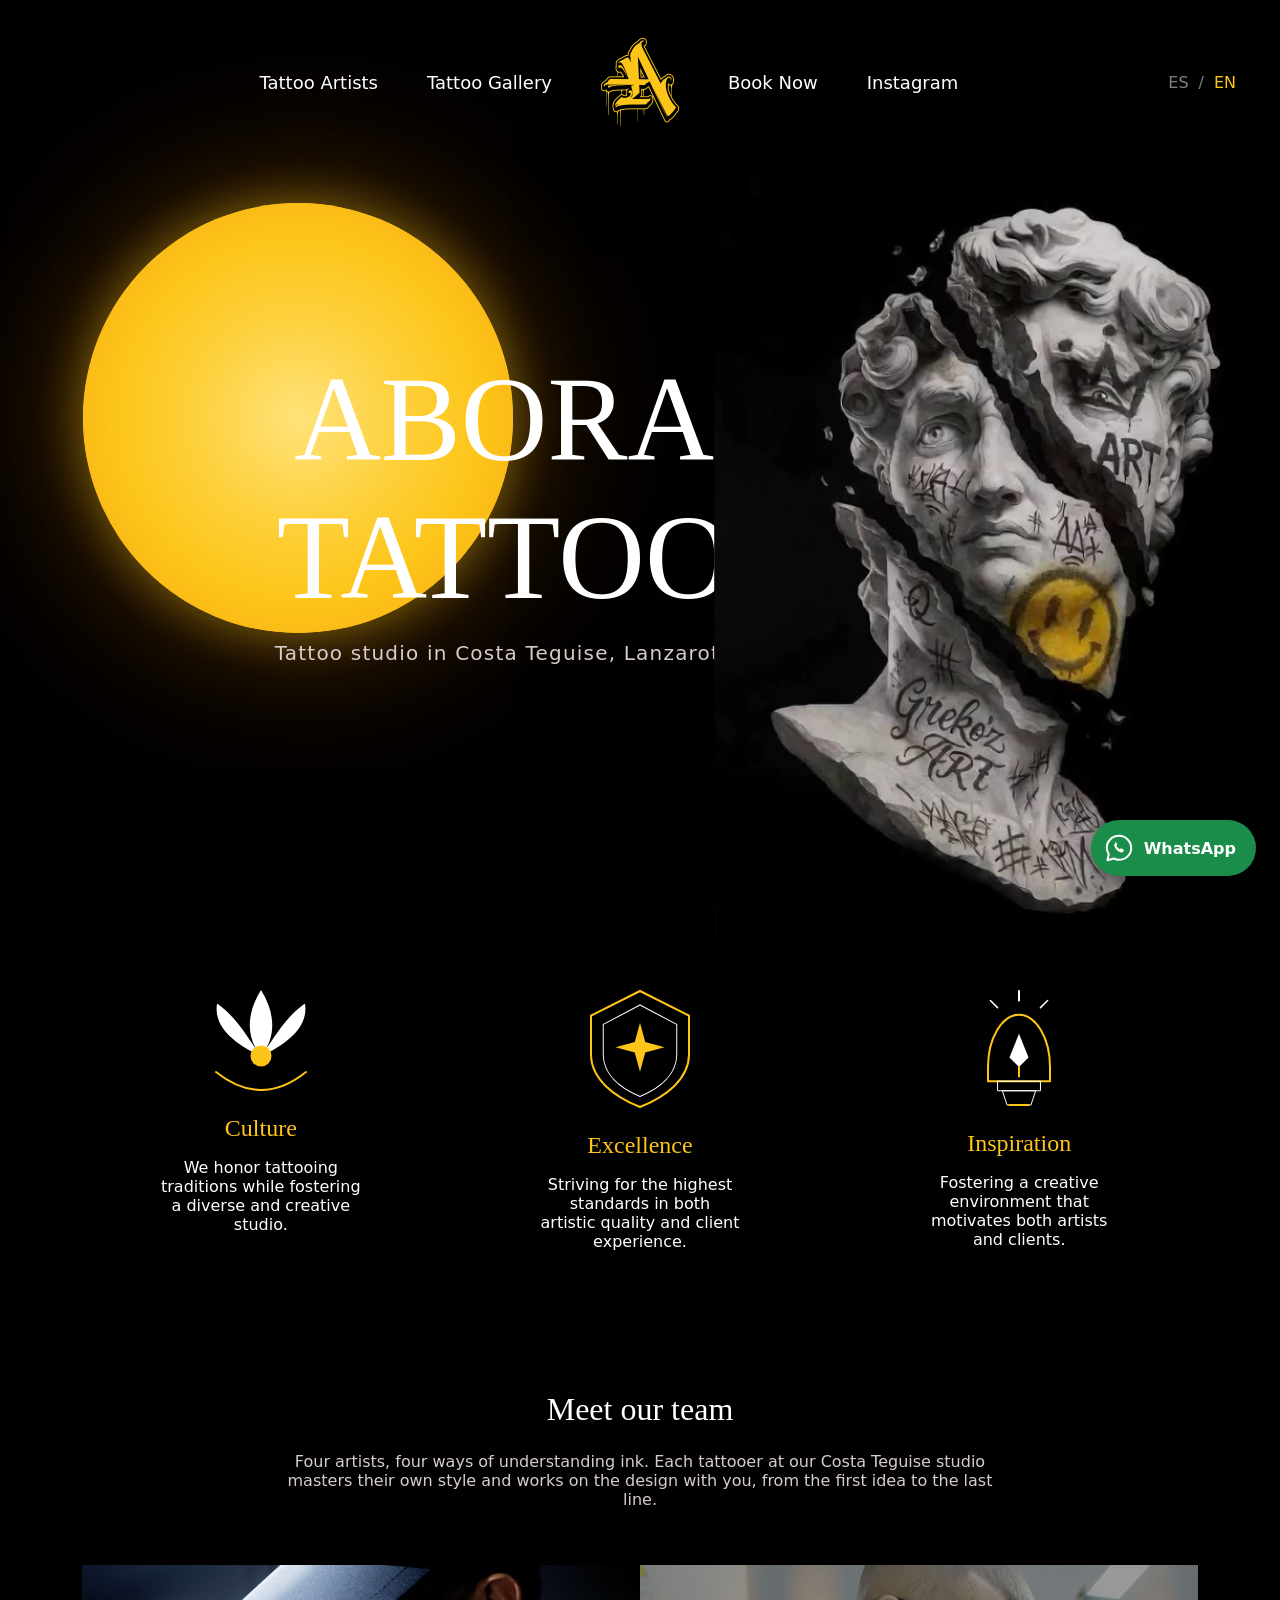
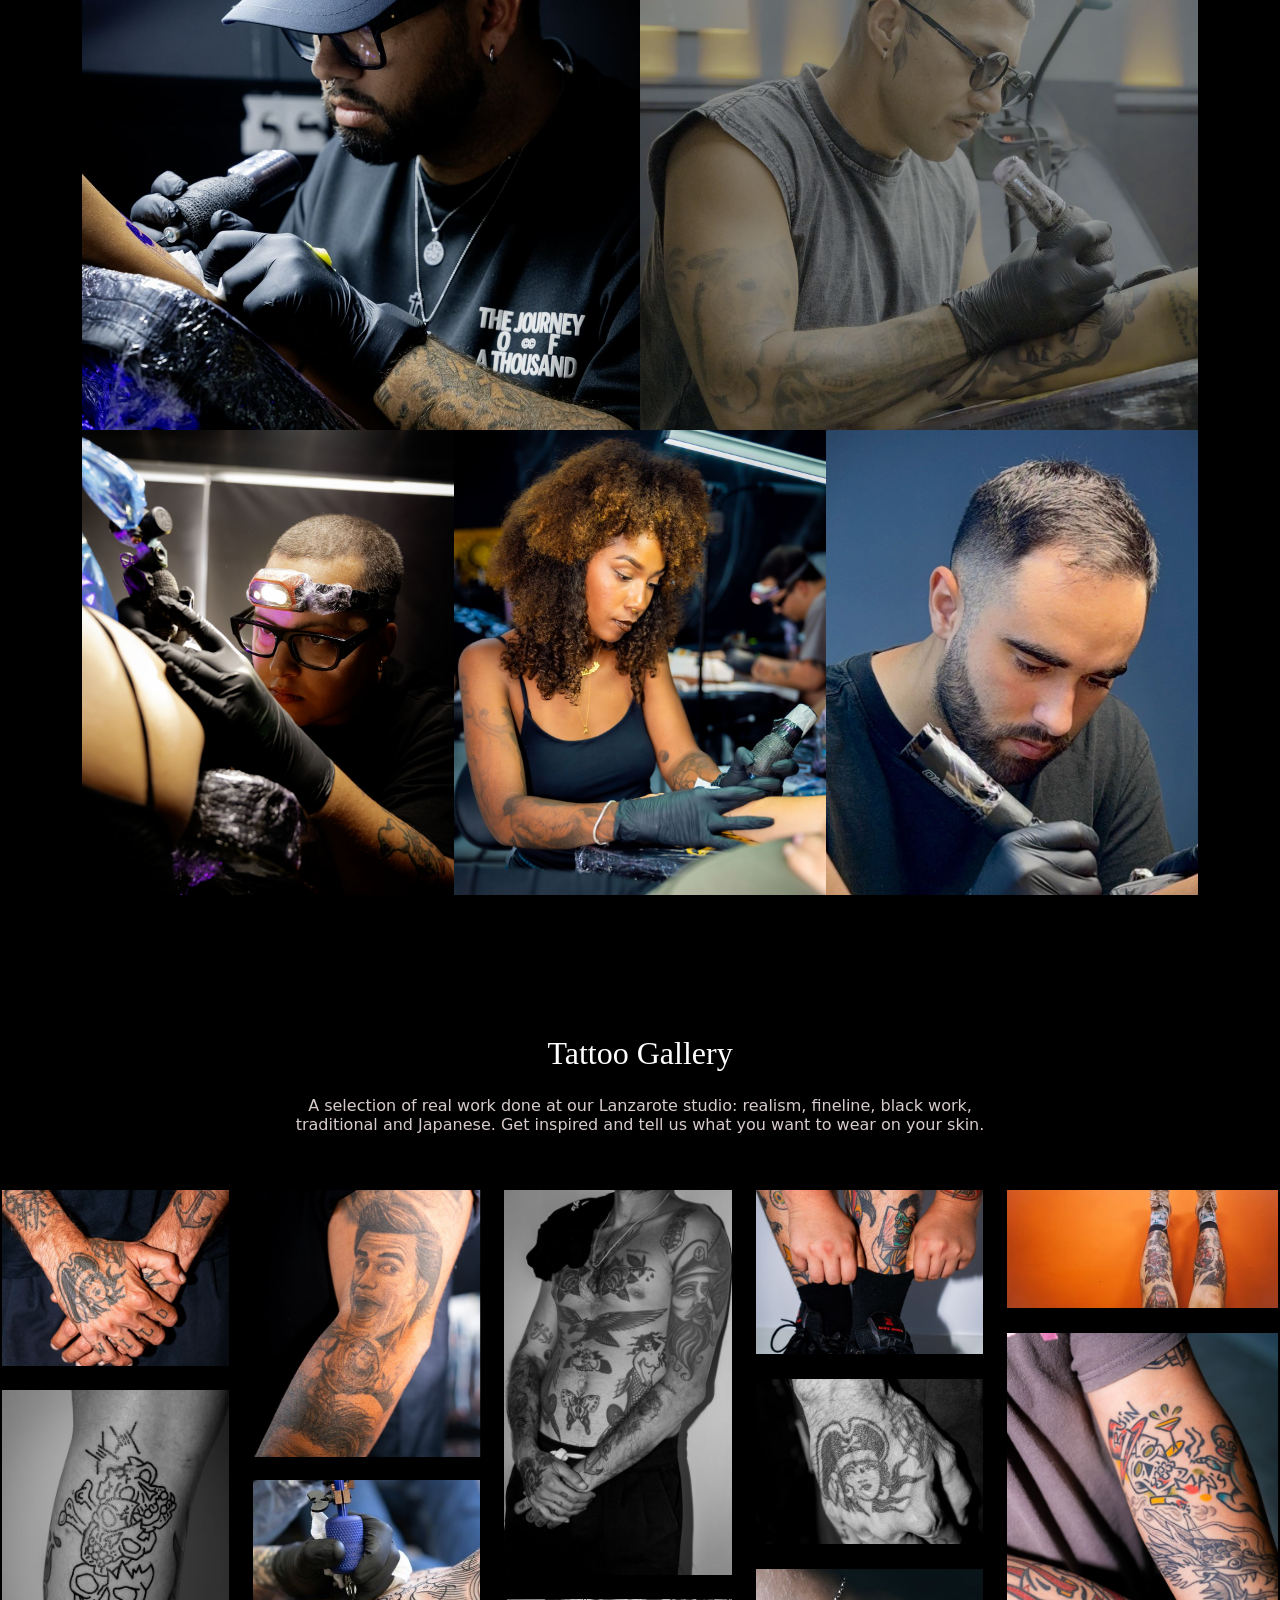
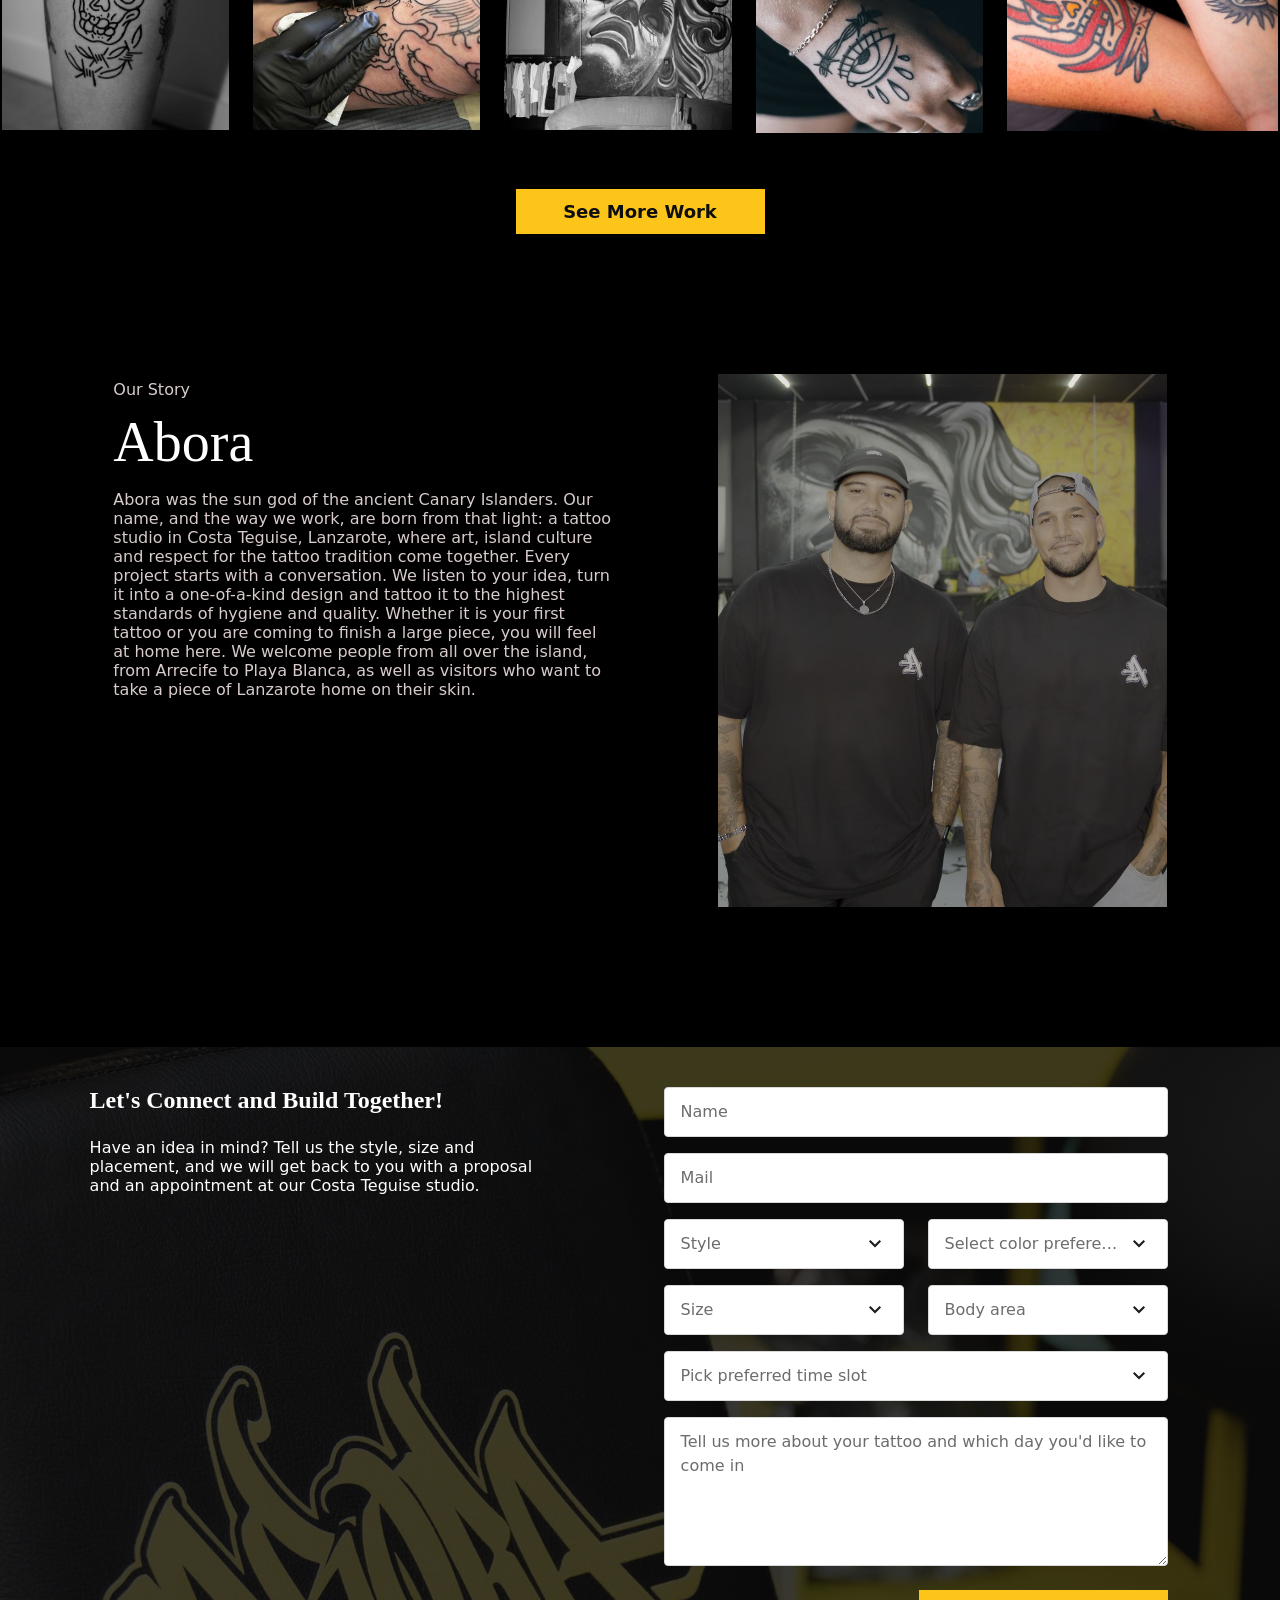
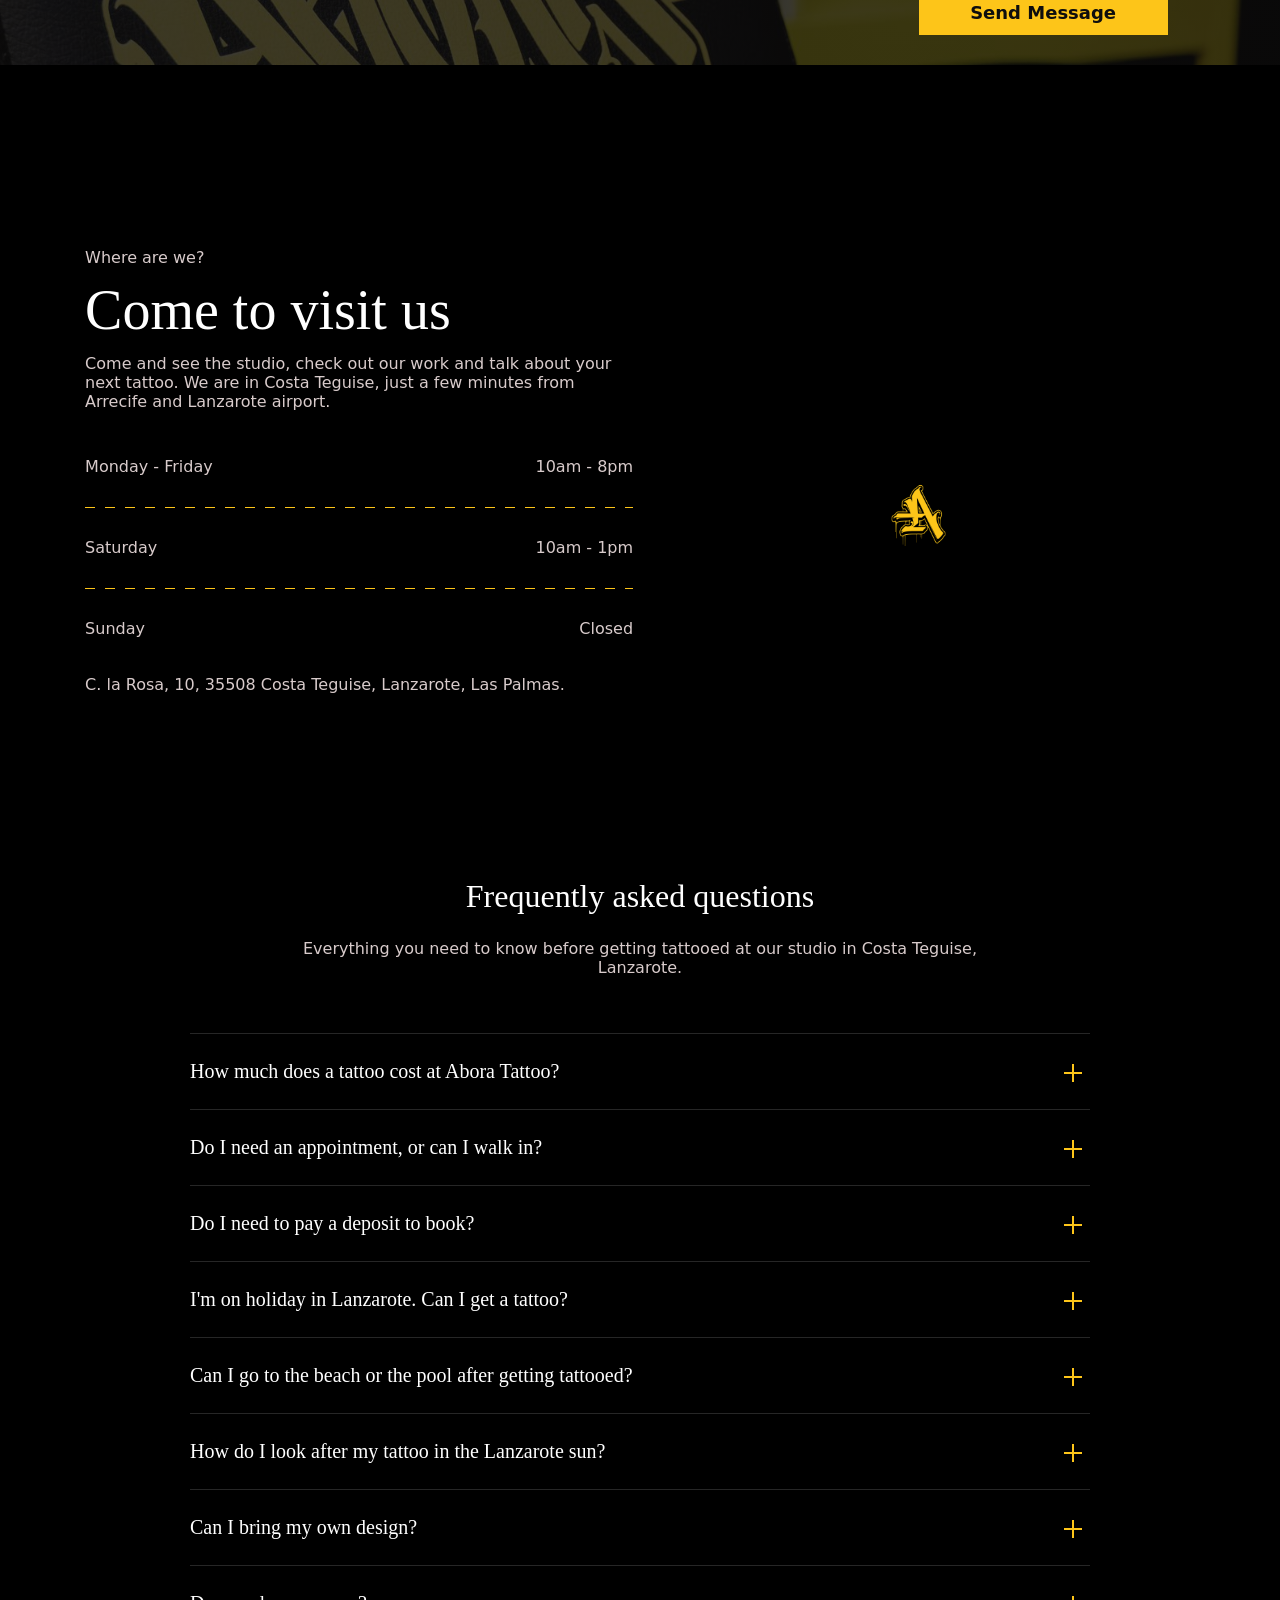
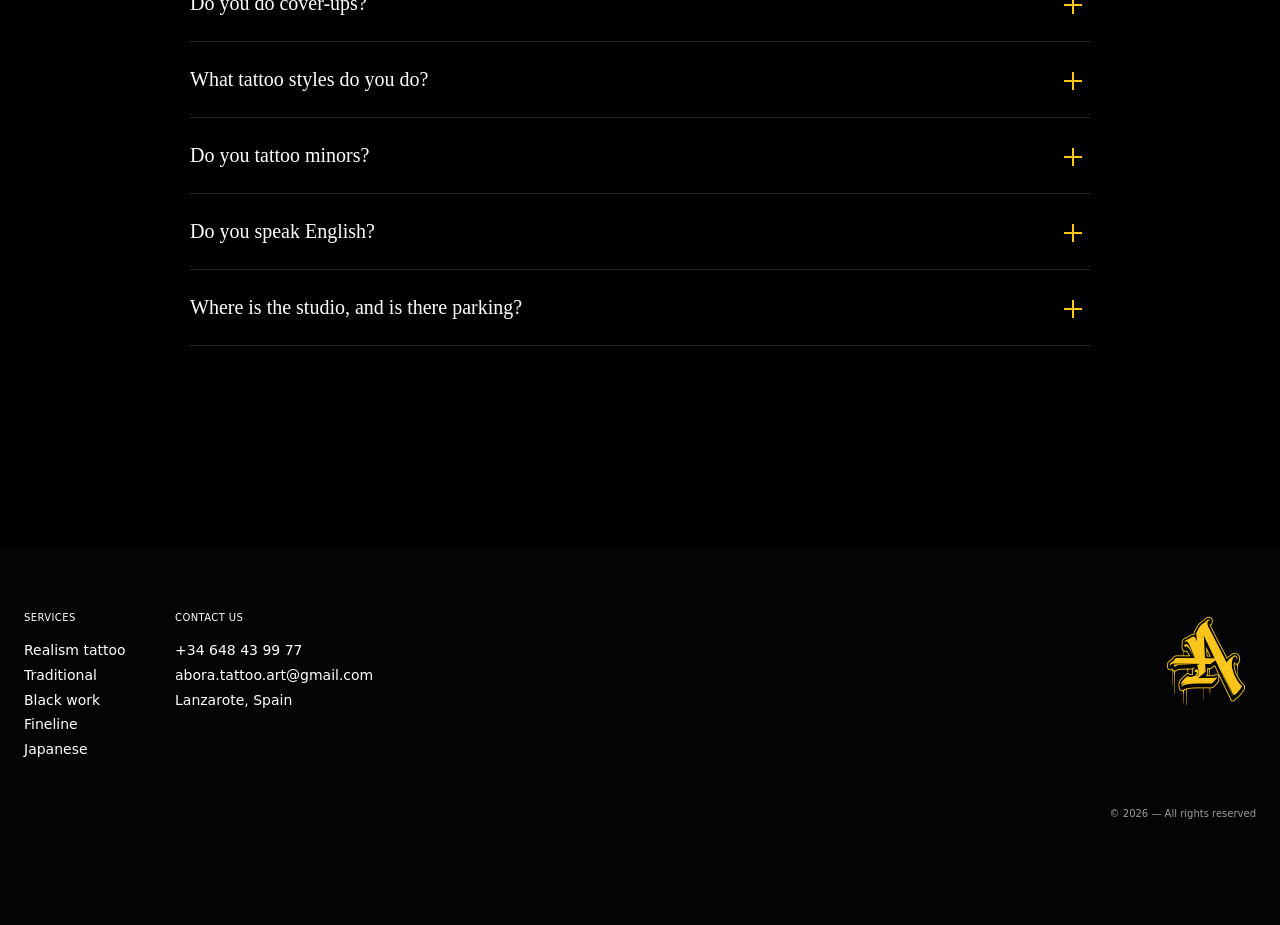
==== en/index.html @ d7be90d8 "Datos igualados con la ficha de Google (teléfono y horario) y ficha enlazada" ====
<!DOCTYPE html>
<!-- ⚠️ ARCHIVO GENERADO por build.js a partir de ../index.html y js/i18n.js — no lo edites a mano -->
<html lang="en">
<head>
  <meta charset="UTF-8">
  <meta name="viewport" content="width=device-width, initial-scale=1.0">
  <!-- Seguridad: el navegador solo carga scripts, estilos, fuentes, imágenes y vídeo de esta web
       (y de Google Fonts), y el formulario solo puede enviar datos a Web3Forms. -->
  <meta http-equiv="Content-Security-Policy" content="default-src 'self'; script-src 'self'; style-src 'self' https://fonts.googleapis.com; font-src https://fonts.gstatic.com; img-src 'self' data:; media-src 'self'; connect-src https://api.web3forms.com; form-action 'self'; base-uri 'self'; object-src 'none'">
  <meta name="referrer" content="strict-origin-when-cross-origin">
  <!-- i18n:alternates (generado por build.js) -->
  <link rel="canonical" href="https://aboratattoo.es/en/">
  <link rel="alternate" hreflang="es" href="https://aboratattoo.es/">
  <link rel="alternate" hreflang="en" href="https://aboratattoo.es/en/">
  <link rel="alternate" hreflang="x-default" href="https://aboratattoo.es/">
  <!-- /i18n:alternates -->
  <!-- i18n:faq-ld (generado por build.js a partir de js/i18n.js) -->
  <script type="application/ld+json">
  {
    "@context": "https://schema.org",
    "@type": "FAQPage",
    "mainEntity": [
      {
        "@type": "Question",
        "name": "How much does a tattoo cost at Abora Tattoo?",
        "acceptedAnswer": {
          "@type": "Answer",
          "text": "Every tattoo is priced per piece, depending on size, placement and level of detail. The minimum price is €70. Tell us your idea and we'll send you a free, no-obligation quote. Payment is cash only."
        }
      },
      {
        "@type": "Question",
        "name": "Do I need an appointment, or can I walk in?",
        "acceptedAnswer": {
          "@type": "Answer",
          "text": "You can walk in: we accept walk-ins for all kinds of tattoos, depending on availability that day. If you'd rather secure your spot, book an appointment; we usually have availability within a few days, depending on the artist."
        }
      },
      {
        "@type": "Question",
        "name": "Do I need to pay a deposit to book?",
        "acceptedAnswer": {
          "@type": "Answer",
          "text": "Yes. To book we ask for a deposit of €20–50, which is deducted from the total price of the tattoo. If you cancel at least 24 hours in advance, we refund it."
        }
      },
      {
        "@type": "Question",
        "name": "I'm on holiday in Lanzarote. Can I get a tattoo?",
        "acceptedAnswer": {
          "@type": "Answer",
          "text": "Yes. If you're on holiday, we recommend getting tattooed towards the end of your stay: while the tattoo heals you shouldn't swim or sunbathe, so you can enjoy the beach first."
        }
      },
      {
        "@type": "Question",
        "name": "Can I go to the beach or the pool after getting tattooed?",
        "acceptedAnswer": {
          "@type": "Answer",
          "text": "For about two weeks, while it heals, avoid swimming in the sea, pools or hot tubs and keep the tattoo out of direct sun. A fresh tattoo is an open wound: water can infect it and the sun can fade the colours."
        }
      },
      {
        "@type": "Question",
        "name": "How do I look after my tattoo in the Lanzarote sun?",
        "acceptedAnswer": {
          "@type": "Answer",
          "text": "When we finish, we cover the tattoo to protect it, and if you like we offer second skin (protective film) for an extra €10. For the first few weeks, keep it covered with clothing; once healed, always use high-SPF sunscreen, as the Canary Islands sun fades colours and blurs lines over time."
        }
      },
      {
        "@type": "Question",
        "name": "Can I bring my own design?",
        "acceptedAnswer": {
          "@type": "Answer",
          "text": "Yes. You can bring your own design and, if you want, the artist will adapt it. Before we start, we always review and approve the design with you."
        }
      },
      {
        "@type": "Question",
        "name": "Do you do cover-ups?",
        "acceptedAnswer": {
          "@type": "Answer",
          "text": "Yes, we do cover-ups to hide or refresh old tattoos. Send us a photo of the tattoo and your idea so we can assess it."
        }
      },
      {
        "@type": "Question",
        "name": "What tattoo styles do you do?",
        "acceptedAnswer": {
          "@type": "Answer",
          "text": "Realism, fineline, American traditional, Japanese, black work, dotwork and anime, among others. Each artist has their own speciality: take a look at the team and the gallery to choose."
        }
      },
      {
        "@type": "Question",
        "name": "Do you tattoo minors?",
        "acceptedAnswer": {
          "@type": "Answer",
          "text": "Yes, with parental consent. A parent or legal guardian must come to the studio to sign the consent form, as required by Canary Islands regulations."
        }
      },
      {
        "@type": "Question",
        "name": "Do you speak English?",
        "acceptedAnswer": {
          "@type": "Answer",
          "text": "Yes, at the studio we speak both Spanish and English."
        }
      },
      {
        "@type": "Question",
        "name": "Where is the studio, and is there parking?",
        "acceptedAnswer": {
          "@type": "Answer",
          "text": "We're at C. la Rosa, 10, in Costa Teguise (Lanzarote), in a very accessible area from anywhere in Costa Teguise and the rest of the island. There's parking nearby."
        }
      }
    ]
  }
  </script>
  <!-- /i18n:faq-ld -->
  <meta name="description" content="Abora Tattoo, tattoo studio in Costa Teguise, Lanzarote. Realism, fineline, traditional, black work and Japanese styles. Book your appointment with our artists." data-i18n-content="meta.description">
  <title>Tattoo Studio in Lanzarote | Abora Tattoo – Costa Teguise</title>
  <link rel="icon" type="image/png" href="../assets/img/logo.png">

  <link rel="preconnect" href="https://fonts.googleapis.com">
  <link rel="preconnect" href="https://fonts.gstatic.com" crossorigin>
  <link href="https://fonts.googleapis.com/css2?family=Inter:wght@400;500&family=Lato:wght@400&family=Roboto+Flex:opsz,wght@8..144,500;8..144,700&family=Roboto+Serif:opsz,wght@8..144,500;8..144,700&family=Roboto:wdth,wght@75..100,300..600&display=swap" rel="stylesheet">

  <link rel="stylesheet" href="../css/styles.css">

  <!-- Datos estructurados de negocio local (Google): estudio de tatuajes, dirección, teléfono, horario e Instagram.
       Horario igual que la ficha de Google Maps.
       Cuando la web tenga dominio, añade aquí "url" y "image" con enlaces completos (https://...). -->
  <script type="application/ld+json">
  {
    "@context": "https://schema.org",
    "@type": "TattooParlor",
    "name": "Abora Tattoo",
    "description": "Tattoo studio in Costa Teguise, Lanzarote. Realism, fineline, American traditional, black work, dotwork and Japanese.",
    "telephone": "+34 648 43 99 77",
    "address": {
      "@type": "PostalAddress",
      "streetAddress": "C. la Rosa, 10",
      "addressLocality": "Costa Teguise",
      "addressRegion": "Las Palmas",
      "postalCode": "35508",
      "addressCountry": "ES"
    },
    "areaServed": {
      "@type": "Place",
      "name": "Lanzarote, Islas Canarias"
    },
    "openingHoursSpecification": [
      {
        "@type": "OpeningHoursSpecification",
        "dayOfWeek": [
          "Monday",
          "Tuesday",
          "Wednesday",
          "Thursday",
          "Friday"
        ],
        "opens": "10:00",
        "closes": "20:00"
      },
      {
        "@type": "OpeningHoursSpecification",
        "dayOfWeek": "Saturday",
        "opens": "10:00",
        "closes": "13:00"
      }
    ],
    "sameAs": [
      "https://www.instagram.com/abora.tattoo.gallery.sl/",
      "https://maps.app.goo.gl/VyJC3PeeKh3jGMiT8"
    ],
    "hasMap": "https://maps.app.goo.gl/VyJC3PeeKh3jGMiT8",
    "priceRange": "70 €+",
    "currenciesAccepted": "EUR",
    "paymentAccepted": "Cash",
    "knowsLanguage": [
      "es",
      "en"
    ]
  }
  </script>
</head>
<body>

  <!-- ============ HEADER / NAV ============ -->
  <!-- Los textos traducibles llevan data-i18n="clave". Las traducciones están en js/i18n.js -->
  <header class="header">
    <nav class="nav" aria-label="Main" data-i18n-aria="nav.aria">
      <ul class="nav__group">
        <li><a href="#team" data-i18n="nav.artists">Tattoo Artists</a></li>
        <li><a href="#gallery" data-i18n="nav.gallery">Tattoo Gallery</a></li>
      </ul>
      <a href="#top" class="nav__logo" aria-label="Abora Tattoo – Home" data-i18n-aria="nav.home">
        <img src="../assets/img/logo.png" alt="Abora Tattoo" width="100" height="100">
      </a>
      <ul class="nav__group">
        <li><a href="#contact" data-i18n="nav.contact">Book now</a></li>
        <li><a href="https://www.instagram.com/abora.tattoo.gallery.sl/" target="_blank" rel="noopener">Instagram</a></li>
      </ul>

      <!-- Selector de idioma: cada idioma tiene su propia página (/ y /en/). La versión /en/ la genera build.js -->
      <div class="lang-switch" role="group" aria-label="Idioma / Language">
        <a class="lang-switch__btn" data-lang="es" href="../index.html" hreflang="es" lang="es" aria-label="Español">ES</a>
        <span class="lang-switch__sep" aria-hidden="true">/</span>
        <a class="lang-switch__btn" data-lang="en" href="index.html" hreflang="en" lang="en" aria-label="English" aria-current="true">EN</a>
      </div>

      <button class="nav__toggle" aria-label="Abrir menú" aria-expanded="false" aria-controls="mobile-menu">
        <span></span><span></span><span></span>
      </button>
    </nav>
    <div class="mobile-menu" id="mobile-menu" hidden>
      <a href="#team" data-i18n="nav.artists">Tattoo Artists</a>
      <a href="#gallery" data-i18n="nav.gallery">Tattoo Gallery</a>
      <a href="#contact" data-i18n="nav.contact">Book now</a>
      <a href="https://www.instagram.com/abora.tattoo.gallery.sl/" target="_blank" rel="noopener">Instagram</a>
    </div>
  </header>

  <main id="top">

    <!-- ============ HERO ============ -->
    <section class="hero">
      <div class="hero__title-wrap">
        <img class="hero__circle" src="../assets/icons/hero-circle.svg" alt="" width="430" height="430">
        <h1 class="hero__title">
          <span class="hero__brand">ABORA TATTOO</span>
          <span class="hero__subtitle" data-i18n="hero.subtitle">Tattoo studio in Costa Teguise, Lanzarote</span>
        </h1>
      </div>
      <!-- Video scrubbing: el fotograma sigue al scroll (ver initHeroScrub en js/main.js) -->
      <video class="hero__statue hero__video-scrub" muted playsinline preload="auto"
             poster="../assets/img/hero-poster.jpg" width="489" height="736"
             aria-label="Classic marble bust with graffiti that cracks apart and comes back together" data-i18n-aria="hero.video">
        <source src="../assets/video/hero-scrub.mp4" type="video/mp4">
      </video>
    </section>

    <div class="content">

      <!-- ============ VALORES ============ -->
      <section class="values" aria-label="Our values" data-i18n-aria="values.aria">
        <article class="value">
          <img src="../assets/icons/icon-culture.svg" alt="" width="92" height="101">
          <h3 class="value__title" data-i18n="values.culture.title">Culture</h3>
          <p class="value__text" data-i18n="values.culture.text">We honor tattooing traditions while fostering a diverse and creative studio.</p>
        </article>
        <article class="value">
          <img src="../assets/icons/icon-excellence.svg" alt="" width="100" height="117.5">
          <h3 class="value__title" data-i18n="values.excellence.title">Excellence</h3>
          <p class="value__text" data-i18n="values.excellence.text">Striving for the highest standards in both artistic quality and client experience.</p>
        </article>
        <article class="value">
          <img src="../assets/icons/icon-inspiration.svg" alt="" width="64" height="116.46">
          <h3 class="value__title" data-i18n="values.inspiration.title">Inspiration</h3>
          <p class="value__text" data-i18n="values.inspiration.text">Fostering a creative environment that motivates both artists and clients.</p>
        </article>
      </section>

      <!-- ============ EQUIPO ============ -->
      <section class="team" id="team">
        <header class="section-head">
          <h2 class="section-head__title" data-i18n="team.title">Meet our team</h2>
          <p class="section-head__text" data-i18n="team.text">Four artists, four ways of understanding ink. Each tattooer at our Costa Teguise studio masters their own style and works on the design with you, from the first idea to the last line.</p>
        </header>
        <!-- Al pasar el ratón (o tocar en móvil) cada foto gira y muestra la ficha del tatuador -->
        <div class="team__grid">
          <article class="team-card" tabindex="0" role="button" aria-pressed="false" aria-label="Kevin – view profile" data-i18n-aria="team.kevin.aria">
            <div class="team-card__inner">
              <div class="team-card__face team-card__front">
                <img src="../assets/img/team-1.jpg" width="1116" height="1674" alt="Tattoo artist working in the studio" data-i18n-alt="team.kevin.alt" loading="lazy">
              </div>
              <div class="team-card__face team-card__back">
                <img class="team-card__avatar" src="../assets/img/team-1.jpg" width="1116" height="1674" alt="" loading="lazy">
                <div class="team-card__info">
                  <div class="team-card__head">
                    <h3 class="team-card__name">Kevin</h3>
                    <p class="team-card__style" data-i18n="team.kevin.style">Dotwork &amp; anime</p>
                  </div>
                  <p class="team-card__bio" data-i18n="team.kevin.bio">Dot by dot, Kevin builds shading and texture with endless patience. A specialist in dotwork and in bringing anime characters and scenes to life on skin.</p>
                </div>
              </div>
            </div>
          </article>
          <article class="team-card" tabindex="0" role="button" aria-pressed="false" aria-label="Abian Trujillo – view profile" data-i18n-aria="team.abian.aria">
            <div class="team-card__inner">
              <div class="team-card__face team-card__front">
                <img src="../assets/img/team-2.jpg" width="1116" height="1674" alt="Abora Tattoo artist" data-i18n-alt="team.abian.alt" loading="lazy">
              </div>
              <div class="team-card__face team-card__back">
                <img class="team-card__avatar" src="../assets/img/team-2.jpg" width="1116" height="1674" alt="" loading="lazy">
                <div class="team-card__info">
                  <div class="team-card__head">
                    <h3 class="team-card__name">Abian Trujillo</h3>
                    <p class="team-card__style" data-i18n="team.abian.style">Realism</p>
                  </div>
                  <p class="team-card__bio" data-i18n="team.abian.bio">Portraits, animals and scenes with photographic detail. Abian approaches realism with care for every light, every shadow and every nuance.</p>
                </div>
              </div>
            </div>
          </article>
          <article class="team-card team-card--third" tabindex="0" role="button" aria-pressed="false" aria-label="German aka Farru – view profile" data-i18n-aria="team.german.aria">
            <div class="team-card__inner">
              <div class="team-card__face team-card__front">
                <img src="../assets/img/team-3.jpg" width="1116" height="1674" alt="Tattoo artist with glasses at work" data-i18n-alt="team.german.alt" loading="lazy">
              </div>
              <div class="team-card__face team-card__back">
                <img class="team-card__avatar" src="../assets/img/team-3.jpg" width="1116" height="1674" alt="" loading="lazy">
                <div class="team-card__info">
                  <div class="team-card__head">
                    <h3 class="team-card__name">German aka Farru</h3>
                    <p class="team-card__style" data-i18n="team.german.style">American traditional</p>
                  </div>
                  <p class="team-card__bio" data-i18n="team.german.bio">Bold lines, solid colors and designs that never go out of style. Farru brings American traditional to Lanzarote with all its character.</p>
                </div>
              </div>
            </div>
          </article>
          <article class="team-card team-card--third" tabindex="0" role="button" aria-pressed="false" aria-label="Daniela Bryon – view profile" data-i18n-aria="team.daniela.aria">
            <div class="team-card__inner">
              <div class="team-card__face team-card__front">
                <img src="../assets/img/team-4.jpg" width="1116" height="1395" alt="Abora Tattoo artist" data-i18n-alt="team.daniela.alt" loading="lazy">
              </div>
              <div class="team-card__face team-card__back">
                <img class="team-card__avatar" src="../assets/img/team-4.jpg" width="1116" height="1395" alt="" loading="lazy">
                <div class="team-card__info">
                  <div class="team-card__head">
                    <h3 class="team-card__name">Daniela Bryon</h3>
                    <p class="team-card__style" data-i18n="team.daniela.style">American traditional &amp; Japanese</p>
                  </div>
                  <p class="team-card__bio" data-i18n="team.daniela.bio">From American traditional to Japanese: flowers, koi, dragons and large pieces designed to flow with your body.</p>
                </div>
              </div>
            </div>
          </article>
          <article class="team-card team-card--third" tabindex="0" role="button" aria-pressed="false" aria-label="Alex – view profile" data-i18n-aria="team.new.aria">
            <div class="team-card__inner">
              <div class="team-card__face team-card__front">
                <img src="../assets/img/team-5.jpg" width="900" height="1603" alt="Alex, realism tattoo artist" data-i18n-alt="team.new.alt" class="team-card__img--alex" loading="lazy">
              </div>
              <div class="team-card__face team-card__back">
                <img class="team-card__avatar team-card__avatar--alex" src="../assets/img/team-5.jpg" width="900" height="1603" alt="" loading="lazy">
                <div class="team-card__info">
                  <div class="team-card__head">
                    <h3 class="team-card__name" data-i18n="team.new.name">Alex</h3>
                    <p class="team-card__style" data-i18n="team.new.style">Realism</p>
                  </div>
                  <p class="team-card__bio" data-i18n="team.new.bio">Black and grey realism with soft contrast and real depth. Classical statues, mythology and micro-realism are his passion: detailed pieces designed to fit your anatomy.</p>
                </div>
              </div>
            </div>
          </article>
        </div>
      </section>

      <!-- ============ GALERÍA ============ -->
      <section class="gallery" id="gallery">
        <header class="section-head">
          <h2 class="section-head__title" data-i18n="gallery.title">Tattoo Gallery</h2>
          <p class="section-head__text" data-i18n="gallery.text">A selection of real work done at our Lanzarote studio: realism, fineline, black work, traditional and Japanese. Get inspired and tell us what you want to wear on your skin.</p>
        </header>
        <div class="gallery__grid">
          <div class="gallery__col">
            <img class="gallery__img--01" src="../assets/img/gallery-01.jpg" width="640" height="800" alt="Hands and forearms with traditional tattoos, including an anchor" data-i18n-alt="gallery.alt01" loading="lazy">
            <img class="gallery__img--02" src="../assets/img/gallery-02.jpg" width="640" height="800" alt="Black linework skull tattoo on the leg" data-i18n-alt="gallery.alt02" loading="lazy">
          </div>
          <div class="gallery__col">
            <img src="../assets/img/gallery-03.jpg" width="640" height="960" alt="Realistic portrait tattoos on the arm" data-i18n-alt="gallery.alt03" class="gallery__img--03 is-mirrored" loading="lazy">
            <img class="gallery__img--04" src="../assets/img/gallery-04.jpg" width="640" height="427" alt="Tattoo artist working on a full sleeve at the studio" data-i18n-alt="gallery.alt04" loading="lazy">
          </div>
          <div class="gallery__col">
            <img class="gallery__img--05" src="../assets/img/gallery-05.jpg" width="640" height="800" alt="Torso and arms covered in black traditional tattoos" data-i18n-alt="gallery.alt05" loading="lazy">
            <img class="gallery__img--06" src="../assets/img/gallery-06.jpg" width="640" height="800" alt="Inside the Abora Tattoo studio, with a large graffiti mural" data-i18n-alt="gallery.alt06" loading="lazy">
          </div>
          <div class="gallery__col gallery__col--gap25">
            <img class="gallery__img--07" src="../assets/img/gallery-07.jpg" width="640" height="800" alt="Legs with colorful traditional tattoos" data-i18n-alt="gallery.alt07" loading="lazy">
            <img class="gallery__img--08" src="../assets/img/gallery-08.jpg" width="640" height="960" alt="Black tattoo of a woman's face on the hand" data-i18n-alt="gallery.alt08" loading="lazy">
            <img class="gallery__img--09" src="../assets/img/gallery-09.jpg" width="387" height="516" alt="Eye and barbed-wire tattoo on the hand" data-i18n-alt="gallery.alt09" loading="lazy">
          </div>
          <div class="gallery__col gallery__col--wide gallery__col--gap25">
            <img class="gallery__img--10" src="../assets/img/gallery-10.jpg" width="640" height="427" alt="Tattooed legs against an orange background" data-i18n-alt="gallery.alt10" loading="lazy">
            <img class="gallery__img--11" src="../assets/img/gallery-11.jpg" width="640" height="960" alt="Arms with colorful traditional tattoos and a dragon" data-i18n-alt="gallery.alt11" loading="lazy">
          </div>
        </div>
        <a href="galeria.html" class="btn" data-i18n="gallery.button">See more work</a>
      </section>

      <!-- ============ HISTORIA ============ -->
      <section class="story">
        <div class="story__text">
          <p class="eyebrow" data-i18n="story.eyebrow">Our Story</p>
          <h2 class="display">Abora</h2>
          <p class="story__body" data-i18n="story.body">Abora was the sun god of the ancient Canary Islanders. Our name, and the way we work, are born from that light: a tattoo studio in Costa Teguise, Lanzarote, where art, island culture and respect for the tattoo tradition come together. Every project starts with a conversation. We listen to your idea, turn it into a one-of-a-kind design and tattoo it to the highest standards of hygiene and quality. Whether it is your first tattoo or you are coming to finish a large piece, you will feel at home here. We welcome people from all over the island, from Arrecife to Playa Blanca, as well as visitors who want to take a piece of Lanzarote home on their skin.</p>
        </div>
        <img class="story__img" src="../assets/img/story.jpg" width="1600" height="1066" alt="The Abora Tattoo artists" data-i18n-alt="story.alt" loading="lazy">
      </section>

      <!-- ============ CONTACTO / CITA ============ -->
      <section class="contact" id="contact">
        <div class="contact__inner">
          <div class="contact__intro">
            <h2 class="contact__title" data-i18n="contact.title">Let's Connect and Build Together!</h2>
            <p data-i18n="contact.text">Have an idea in mind? Tell us the style, size and placement, and we will get back to you with a proposal and an appointment at our Costa Teguise studio.</p>
          </div>

          <form class="form" id="booking-form" novalidate>
            <div class="form__fields">
              <div class="form__field">
                <label class="visually-hidden" for="f-name" data-i18n="form.name">Name</label>
                <input class="field" type="text" name="name" id="f-name" aria-describedby="err-name" autocomplete="name" placeholder="Name" data-i18n-placeholder="form.name" required>
                <p class="field-error" id="err-name" hidden></p>
              </div>
              <div class="form__field">
                <label class="visually-hidden" for="f-email" data-i18n="form.email">Mail</label>
                <input class="field" type="email" name="email" id="f-email" aria-describedby="err-email" autocomplete="email" placeholder="Mail" data-i18n-placeholder="form.email" required>
                <p class="field-error" id="err-email" hidden></p>
              </div>
              <div class="form__row">
                <div class="form__field">
                  <label class="visually-hidden" for="f-style" data-i18n="form.style">Style</label>
                  <select class="field field--select" name="style" id="f-style" aria-describedby="err-style" required>
                    <option value="" selected disabled data-i18n="form.style">Style</option>
                    <option data-i18n="style.realism">Realism tattoo</option>
                    <option data-i18n="style.traditional">Traditional</option>
                    <option data-i18n="style.blackwork">Black work</option>
                    <option data-i18n="style.fineline">Fineline</option>
                    <option data-i18n="style.japanese">Japanese</option>
                  </select>
                  <p class="field-error" id="err-style" hidden></p>
                </div>
                <div class="form__field">
                  <label class="visually-hidden" for="f-color" data-i18n="form.color">Select color preference</label>
                  <select class="field field--select" name="color" id="f-color" aria-describedby="err-color" required>
                    <option value="" selected disabled data-i18n="form.color">Select color preference</option>
                    <option data-i18n="color.blackgrey">Black &amp; grey</option>
                    <option data-i18n="color.color">Color</option>
                    <option data-i18n="color.unsure">Not sure yet</option>
                  </select>
                  <p class="field-error" id="err-color" hidden></p>
                </div>
              </div>
              <div class="form__row">
                <div class="form__field">
                  <label class="visually-hidden" for="f-size" data-i18n="form.size">Size</label>
                  <select class="field field--select" name="size" id="f-size" aria-describedby="err-size" required>
                    <option value="" selected disabled data-i18n="form.size">Size</option>
                    <option data-i18n="size.small">Small (&lt; 5 cm)</option>
                    <option data-i18n="size.medium">Medium (5–15 cm)</option>
                    <option data-i18n="size.large">Large (&gt; 15 cm)</option>
                  </select>
                  <p class="field-error" id="err-size" hidden></p>
                </div>
                <div class="form__field">
                  <label class="visually-hidden" for="f-area" data-i18n="form.area">Body area</label>
                  <select class="field field--select" name="area" id="f-area" aria-describedby="err-area" required>
                    <option value="" selected disabled data-i18n="form.area">Body area</option>
                    <option data-i18n="area.arm">Arm</option>
                    <option data-i18n="area.forearm">Forearm</option>
                    <option data-i18n="area.hand">Hand</option>
                    <option data-i18n="area.leg">Leg</option>
                    <option data-i18n="area.back">Back</option>
                    <option data-i18n="area.chest">Chest</option>
                    <option data-i18n="area.neck">Neck</option>
                    <option data-i18n="area.other">Other</option>
                  </select>
                  <p class="field-error" id="err-area" hidden></p>
                </div>
              </div>
              <div class="form__field">
                <label class="visually-hidden" for="f-slot" data-i18n="form.slot">Pick preferred time slot</label>
                <select class="field field--select" name="slot" id="f-slot" aria-describedby="err-slot" required>
                  <option value="" selected disabled data-i18n="form.slot">Pick preferred time slot</option>
                  <option data-i18n="slot.morning">Morning (10am – 1pm)</option>
                  <option data-i18n="slot.afternoon">Afternoon (1pm – 5pm)</option>
                  <option data-i18n="slot.evening">Late afternoon (5pm – 8pm)</option>
                  <option data-i18n="slot.saturday">Saturday (10am – 1pm)</option>
                </select>
                <p class="field-error" id="err-slot" hidden></p>
              </div>
              <label class="visually-hidden" for="f-message" data-i18n="form.message">Tell us more about your tattoo and which day you'd like to come in</label>
              <textarea class="field field--area" name="message" id="f-message" placeholder="Tell us more about your tattoo and which day you'd like to come in" data-i18n-placeholder="form.message"></textarea>
            </div>
            <!-- Anti-spam: campo trampa invisible. Las personas no lo ven; los bots lo rellenan y su envío se descarta. -->
            <div class="form__hp" aria-hidden="true">
              <label for="f-botcheck">No rellenes este campo</label>
              <input type="checkbox" name="botcheck" id="f-botcheck" tabindex="-1" autocomplete="off">
            </div>
            <p class="form__status" role="status" aria-live="polite"></p>
            <button type="submit" class="btn" data-i18n="form.submit">Send message</button>
          </form>
        </div>
      </section>

      <!-- ============ UBICACIÓN Y HORARIO ============ -->
      <section class="visit">
        <div class="visit__info">
          <div class="visit__head">
            <p class="eyebrow" data-i18n="visit.eyebrow">Where are we?</p>
            <h2 class="display" data-i18n="visit.title">Come to visit us</h2>
            <p class="visit__text" data-i18n="visit.text">Come and see the studio, check out our work and talk about your next tattoo. We are in Costa Teguise, just a few minutes from Arrecife and Lanzarote airport.</p>
          </div>
          <div class="schedule">
            <div class="schedule__row"><span data-i18n="visit.weekdays">Monday - Friday</span><span data-i18n="visit.weekdaysHours">10am - 8pm</span></div>
            <img class="schedule__divider" src="../assets/icons/divider.svg" alt="" width="548" height="1">
            <div class="schedule__row"><span data-i18n="visit.saturday">Saturday</span><span data-i18n="visit.byAppointment">10am - 1pm</span></div>
            <img class="schedule__divider" src="../assets/icons/divider.svg" alt="" width="548" height="1">
            <div class="schedule__row"><span data-i18n="visit.sunday">Sunday</span><span data-i18n="visit.closed">Closed</span></div>
          </div>
          <address class="visit__address">C. la Rosa, 10, 35508 Costa Teguise, Lanzarote, Las Palmas.</address>
        </div>
        <a class="map" href="https://www.google.com/maps/search/?api=1&query=C.+la+Rosa+10+35508+Costa+Teguise+Lanzarote" target="_blank" rel="noopener" aria-label="View Abora Tattoo on Google Maps" data-i18n-aria="visit.mapAria">
          <img class="map__img" src="../assets/img/map.webp" width="958" height="1372" alt="Map of Costa Teguise showing the studio location" data-i18n-alt="visit.mapAlt" loading="lazy">
          <img class="map__pin" src="../assets/img/logo.png" alt="" width="69" height="69">
        </a>
      </section>

      <!-- ============ PREGUNTAS FRECUENTES ============ -->
      <!-- Textos en js/i18n.js (faq.qN / faq.aN). build.js genera con ellos los datos estructurados FAQ para Google -->
      <section class="faq" id="faq">
        <header class="section-head">
          <h2 class="section-head__title" data-i18n="faq.title">Frequently asked questions</h2>
          <p class="section-head__text" data-i18n="faq.text">Everything you need to know before getting tattooed at our studio in Costa Teguise, Lanzarote.</p>
        </header>
        <div class="faq__list">
          <details class="faq__item">
            <summary class="faq__question" data-i18n="faq.q1">How much does a tattoo cost at Abora Tattoo?</summary>
            <p class="faq__answer" data-i18n="faq.a1">Every tattoo is priced per piece, depending on size, placement and level of detail. The minimum price is €70. Tell us your idea and we'll send you a free, no-obligation quote. Payment is cash only.</p>
          </details>
          <details class="faq__item">
            <summary class="faq__question" data-i18n="faq.q2">Do I need an appointment, or can I walk in?</summary>
            <p class="faq__answer" data-i18n="faq.a2">You can walk in: we accept walk-ins for all kinds of tattoos, depending on availability that day. If you'd rather secure your spot, book an appointment; we usually have availability within a few days, depending on the artist.</p>
          </details>
          <details class="faq__item">
            <summary class="faq__question" data-i18n="faq.q3">Do I need to pay a deposit to book?</summary>
            <p class="faq__answer" data-i18n="faq.a3">Yes. To book we ask for a deposit of €20–50, which is deducted from the total price of the tattoo. If you cancel at least 24 hours in advance, we refund it.</p>
          </details>
          <details class="faq__item">
            <summary class="faq__question" data-i18n="faq.q4">I'm on holiday in Lanzarote. Can I get a tattoo?</summary>
            <p class="faq__answer" data-i18n="faq.a4">Yes. If you're on holiday, we recommend getting tattooed towards the end of your stay: while the tattoo heals you shouldn't swim or sunbathe, so you can enjoy the beach first.</p>
          </details>
          <details class="faq__item">
            <summary class="faq__question" data-i18n="faq.q5">Can I go to the beach or the pool after getting tattooed?</summary>
            <p class="faq__answer" data-i18n="faq.a5">For about two weeks, while it heals, avoid swimming in the sea, pools or hot tubs and keep the tattoo out of direct sun. A fresh tattoo is an open wound: water can infect it and the sun can fade the colours.</p>
          </details>
          <details class="faq__item">
            <summary class="faq__question" data-i18n="faq.q6">How do I look after my tattoo in the Lanzarote sun?</summary>
            <p class="faq__answer" data-i18n="faq.a6">When we finish, we cover the tattoo to protect it, and if you like we offer second skin (protective film) for an extra €10. For the first few weeks, keep it covered with clothing; once healed, always use high-SPF sunscreen, as the Canary Islands sun fades colours and blurs lines over time.</p>
          </details>
          <details class="faq__item">
            <summary class="faq__question" data-i18n="faq.q7">Can I bring my own design?</summary>
            <p class="faq__answer" data-i18n="faq.a7">Yes. You can bring your own design and, if you want, the artist will adapt it. Before we start, we always review and approve the design with you.</p>
          </details>
          <details class="faq__item">
            <summary class="faq__question" data-i18n="faq.q8">Do you do cover-ups?</summary>
            <p class="faq__answer" data-i18n="faq.a8">Yes, we do cover-ups to hide or refresh old tattoos. Send us a photo of the tattoo and your idea so we can assess it.</p>
          </details>
          <details class="faq__item">
            <summary class="faq__question" data-i18n="faq.q9">What tattoo styles do you do?</summary>
            <p class="faq__answer" data-i18n="faq.a9">Realism, fineline, American traditional, Japanese, black work, dotwork and anime, among others. Each artist has their own speciality: take a look at the team and the gallery to choose.</p>
          </details>
          <details class="faq__item">
            <summary class="faq__question" data-i18n="faq.q10">Do you tattoo minors?</summary>
            <p class="faq__answer" data-i18n="faq.a10">Yes, with parental consent. A parent or legal guardian must come to the studio to sign the consent form, as required by Canary Islands regulations.</p>
          </details>
          <details class="faq__item">
            <summary class="faq__question" data-i18n="faq.q11">Do you speak English?</summary>
            <p class="faq__answer" data-i18n="faq.a11">Yes, at the studio we speak both Spanish and English.</p>
          </details>
          <details class="faq__item">
            <summary class="faq__question" data-i18n="faq.q12">Where is the studio, and is there parking?</summary>
            <p class="faq__answer" data-i18n="faq.a12">We're at C. la Rosa, 10, in Costa Teguise (Lanzarote), in a very accessible area from anywhere in Costa Teguise and the rest of the island. There's parking nearby.</p>
          </details>
        </div>
      </section>

    </div>
  </main>

  <!-- ============ FOOTER ============ -->
  <footer class="footer">
    <div class="footer__inner">
      <div class="footer__top">
        <div class="footer__cols">
          <div class="footer__col">
            <h4 data-i18n="footer.services">Services</h4>
            <ul>
              <li data-i18n="style.realism">Realism tattoo</li>
              <li data-i18n="style.traditional">Traditional</li>
              <li data-i18n="style.blackwork">Black work</li>
              <li data-i18n="style.fineline">Fineline</li>
              <li data-i18n="style.japanese">Japanese</li>
            </ul>
          </div>
          <div class="footer__col footer__col--wide">
            <h4 data-i18n="footer.contact">Contact us</h4>
            <ul>
              <li><a href="tel:+34648439977">+34 648 43 99 77</a></li>
              <li><a class="js-email" data-user="abora.tattoo.art" data-domain="gmail.com" href="#contact">abora.tattoo.art [arroba] gmail.com</a></li>
              <li data-i18n="footer.location">Lanzarote, Spain</li>
            </ul>
          </div>
        </div>
        <img class="footer__logo" src="../assets/img/logo.png" alt="Abora Tattoo" width="100" height="100" loading="lazy">
      </div>
      <p class="footer__copy">© <span id="year">2025</span> — <span data-i18n="footer.rights">All rights reserved</span></p>
    </div>
  </footer>

  <!-- Botón flotante de WhatsApp (el mensaje inicial se traduce en js/main.js) -->
  <a class="whatsapp" href="https://wa.me/34648439977" target="_blank" rel="noopener" aria-label="Message us on WhatsApp" data-i18n-aria="whatsapp.aria">
    <svg class="whatsapp__icon" viewBox="0 0 32 32" width="30" height="30" aria-hidden="true" focusable="false">
      <path d="M16 3C8.8 3 3 8.6 3 15.6c0 2.5.8 4.9 2.1 6.9L3.7 29l6.8-1.8c1.7.9 3.6 1.4 5.5 1.4 7.2 0 13-5.6 13-12.6S23.2 3 16 3Z" fill="none" stroke="#fff" stroke-width="2.2" stroke-linejoin="round"/>
      <path d="M11.4 9.6c.3-.3.7-.3 1-.1l1.6 2.1c.2.3.2.7 0 1l-.9 1.1c.8 1.6 2.1 2.9 3.7 3.7l1.1-.9c.3-.2.7-.2 1 0l2.1 1.6c.3.2.4.7.1 1l-.9 1.1c-.5.6-1.3.8-2 .6-3.5-1.1-6.2-3.8-7.3-7.3-.2-.7 0-1.5.6-2l.9-.9Z" fill="#fff"/>
    </svg>
    <span class="whatsapp__label" data-i18n="whatsapp.label">WhatsApp</span>
  </a>

  <script src="../js/i18n.js"></script>
  <script src="../js/main.js"></script>
</body>
</html>
---- css/styles.css ----
/* =========================================================
   Abora Tattoo — estilos
   Replicado del diseño de Figma "Home 4" (frame de 1440px)
   ========================================================= */

:root {
  /* Colores */
  --color-bg: #000000;
  --color-overlay: rgba(1, 1, 1, 0.7);
  --color-accent: #fdc519;
  --color-text: #ffffff;
  --color-muted: #d8cbcb;
  --color-dark: #0e0e0e;
  --color-footer: #040404;
  --color-input-border: #d9d9d9;
  --color-placeholder: #6c6c6c;

  /* Tipografías */
  --font-serif: 'Roboto Serif', Georgia, serif;
  --font-sans: 'Roboto', system-ui, sans-serif;
  --font-flex: 'Roboto Flex', 'Roboto', system-ui, sans-serif;
  --font-input: 'Lato', system-ui, sans-serif;
  --font-footer: 'Inter', system-ui, sans-serif;

  /* Layout */
  --frame: 1440px;
  --container: 1116px;
  --section-gap: 140px;
}

*, *::before, *::after { margin: 0; padding: 0; box-sizing: border-box; }

html { scroll-behavior: smooth; }

body {
  background-color: var(--color-bg);   /* fondo negro sólido */
  color: var(--color-text);
  font-family: var(--font-sans);
  font-weight: 300;
  line-height: normal;
  -webkit-font-smoothing: antialiased;
  overflow-x: hidden;
}

img { display: block; max-width: 100%; height: auto; }  /* width/height del HTML solo reservan el espacio (evita saltos al cargar) */
a { color: inherit; text-decoration: none; }
ul { list-style: none; }

/* ---------- Utilidades de texto ---------- */
.eyebrow {
  font-family: var(--font-sans);
  font-weight: 300;
  font-size: 16px;
  line-height: 32px;
  color: var(--color-muted);
}

.display {
  font-family: var(--font-serif);
  font-weight: 500;
  font-size: 56px;
  line-height: normal;
  color: var(--color-text);
}

/* ---------- Botón ---------- */
.btn {
  display: inline-flex;
  align-items: center;
  justify-content: center;
  width: 249px;
  padding: 12px 8px;
  background: var(--color-accent);
  color: var(--color-dark);
  font-family: var(--font-flex);
  font-weight: 700;
  font-size: 18px;
  text-transform: capitalize;
  border: none;
  cursor: pointer;
  transition: background-color .2s ease, transform .2s ease;
}
.btn:hover { background: #ffd54a; transform: translateY(-2px); }
.btn:focus-visible { outline: 2px solid #fff; outline-offset: 3px; }
.btn:disabled { opacity: .6; cursor: wait; transform: none; }

/* =========================================================
   HEADER / NAV
   ========================================================= */
.header {
  position: absolute;
  inset: 0 0 auto 0;
  z-index: 10;
  padding-top: 32px;       /* 64 en Figma, subido 32px */
}

/* Menú en 3 columnas: [enlaces izquierda] [logo] [enlaces derecha].
   Las dos columnas laterales miden lo mismo, así el logo queda siempre
   centrado aunque los textos cambien de largo con el idioma. */
.nav {
  position: relative;
  display: grid;
  grid-template-columns: 1fr auto 1fr;
  align-items: center;
  column-gap: 38px;
}
.nav > .nav__group:first-of-type { justify-self: end; }
.nav > .nav__group:last-of-type { justify-self: start; }

.nav__group {
  display: flex;
  align-items: center;
  gap: 49px;
}

.nav__group a {
  font-family: var(--font-flex);
  font-weight: 500;
  font-size: 18px;
  text-transform: capitalize;
  white-space: nowrap;
  transition: color .2s ease;
}
.nav__group a:hover { color: var(--color-accent); }

.nav__logo img { width: 100px; height: 100px; object-fit: cover; }

/* ---------- Selector de idioma ES / EN ---------- */
.lang-switch {
  position: absolute;
  right: 40px;
  top: 50%;
  transform: translateY(-50%);
  display: flex;
  align-items: center;
  gap: 6px;
  font-family: var(--font-flex);
  font-weight: 500;
  font-size: 16px;
  color: rgba(255, 255, 255, .5);
}
.lang-switch__btn {
  background: none;
  border: none;
  padding: 6px 4px;
  font: inherit;
  color: inherit;
  cursor: pointer;
  transition: color .2s ease;
}
.lang-switch__btn:hover { color: #fff; }
.lang-switch__btn[aria-current="true"] { color: var(--color-accent); }
.lang-switch__btn:focus-visible { outline: 2px solid var(--color-accent); outline-offset: 2px; }

/* En español los textos van en mayúscula inicial normal (no "Cada Palabra") */
html[lang="es"] .nav__group a,
html[lang="es"] .mobile-menu a,
html[lang="es"] .btn { text-transform: none; }

.nav__toggle { display: none; }
.mobile-menu { display: none; }

/* =========================================================
   HERO
   ========================================================= */
.hero {
  position: relative;
  max-width: var(--frame);
  height: 990px;           /* bloque del hero subido 80px respecto a Figma (1070) */
  margin: 0 auto;
}

.hero__title-wrap {
  position: absolute;
  left: 6.4583%;           /* 93 / 1440 */
  top: 203px;              /* 283 en Figma, subido 80px */
  width: 430px;
  height: 430px;
}

.hero__circle {
  width: 430px;
  height: 430px;
}

/* Sol radiante (Abora, dios del sol guanche): degradado + halo de luz sutil
   pintado encima del círculo amarillo y por debajo del título */
.hero__title-wrap::before {
  content: "";
  position: absolute;
  inset: 0;
  border-radius: 50%;
  background:
    radial-gradient(circle at 50% 50%,
      #ffe27a 0%,           /* núcleo más claro */
      #fdd03a 35%,
      #fdc519 60%,          /* amarillo de la marca */
      #f7ad16 88%,
      #f09a10 100%);        /* borde más cálido */
  box-shadow:
    0 0 40px 6px rgba(253, 197, 25, .35),
    0 0 110px 30px rgba(245, 150, 20, .18),
    0 0 220px 80px rgba(245, 130, 20, .07);
  animation: sun-glow 7s ease-in-out infinite;
}

@keyframes sun-glow {
  0%, 100% {
    box-shadow:
      0 0 40px 6px rgba(253, 197, 25, .35),
      0 0 110px 30px rgba(245, 150, 20, .18),
      0 0 220px 80px rgba(245, 130, 20, .07);
  }
  50% {
    box-shadow:
      0 0 55px 10px rgba(253, 197, 25, .45),
      0 0 140px 40px rgba(245, 150, 20, .22),
      0 0 260px 100px rgba(245, 130, 20, .09);
  }
}

.hero__title {
  position: absolute;
  top: 148px;              /* 431 - 283 */
  left: 162px;             /* centro en x=514.5 → 514.5 - 93 - 519/2 */
  width: 519px;
  font-family: var(--font-serif);
  font-weight: 500;
  font-size: 120px;
  line-height: normal;
  text-align: center;
  color: var(--color-text);
}

/* Título del hero: marca + subtítulo con la ubicación (SEO local) */
.hero__brand { display: block; }
.hero__subtitle {
  display: block;
  margin-top: 12px;
  font-family: var(--font-sans);
  font-weight: 300;
  font-size: 20px;
  letter-spacing: 0.06em;
  line-height: 1.4;
  color: var(--color-muted);
}

.hero__statue {
  aspect-ratio: 489 / 736;
  pointer-events: none;
  position: absolute;
  left: 59.5833%;          /* 858 / 1440 */
  top: 124px;              /* 204 en Figma, subido 80px */
  width: 489px;
  height: 736px;
  object-fit: contain;   /* el vídeo (9:16) se ve entero, sin recortar la estatua */
  /* Tamaño de la estatua: sube o baja este valor (1 = tamaño del diseño) */
  transform: scale(var(--statue-scale, 1.2));
  transform-origin: 50% 0;  /* crece hacia abajo y hacia los lados, sin tapar el menú */
}

/* =========================================================
   CONTENIDO PRINCIPAL
   ========================================================= */
.content {
  display: flex;
  flex-direction: column;
  align-items: center;
  gap: var(--section-gap);
  padding-bottom: calc(var(--section-gap) + 60px);
}

/* ---------- Valores ---------- */
.values {
  display: flex;
  align-items: flex-start;
  justify-content: center;
  gap: 258px;
}

.value {
  width: 200px;
  display: flex;
  flex-direction: column;
  align-items: center;
  text-align: center;
}
.value img { height: auto; margin-bottom: 24px; }

.value__title {
  font-family: var(--font-serif);
  font-weight: 500;
  font-size: 24px;
  color: var(--color-accent);
  margin-bottom: 16px;
}

.value__text {
  font-weight: 300;
  font-size: 16px;
  color: var(--color-text);
}

/* ---------- Cabecera de sección ---------- */
.section-head {
  width: 727px;
  max-width: 100%;
  display: flex;
  flex-direction: column;
  gap: 24px;
  text-align: center;
}

.section-head__title {
  font-family: var(--font-serif);
  font-weight: 500;
  font-size: 32px;
  color: var(--color-text);
}

.section-head__text {
  font-weight: 400;
  font-size: 16px;
  color: var(--color-muted);
}
.section-head__text--light { font-weight: 300; line-height: 32px; }

/* ---------- Equipo ---------- */
.team {
  width: var(--container);
  max-width: 100%;
  display: flex;
  flex-direction: column;
  align-items: center;
  gap: 56px;
}

.team__grid {
  width: 100%;
  display: grid;
  grid-template-columns: repeat(6, 1fr);   /* fila de arriba: 2 tarjetas (3+3) · fila de abajo: 3 tarjetas (2+2+2) */
}
.team__grid > .team-card { grid-column: span 3; }
.team__grid > .team-card--third {
  grid-column: span 2;
  aspect-ratio: 372 / 465;                  /* misma altura que las tarjetas de arriba */
}
/* ---------- Tarjetas del equipo con flip ---------- */
.team-card {
  aspect-ratio: 558 / 465;
  perspective: 1600px;
  cursor: pointer;
  outline: none;
}

.team-card__inner {
  position: relative;
  width: 100%;
  height: 100%;
  transform-style: preserve-3d;
  transition: transform .8s cubic-bezier(.2, .7, .2, 1);
}

/* Gira al pasar el ratón (solo con ratón), con el teclado o al tocar */
@media (hover: hover) and (pointer: fine) {
  .team-card:hover .team-card__inner { transform: rotateY(180deg); }
}
.team-card.is-flipped .team-card__inner { transform: rotateY(180deg); }
.team-card:focus-visible { box-shadow: 0 0 0 2px var(--color-accent); }

.team-card__face {
  position: absolute;
  inset: 0;
  -webkit-backface-visibility: hidden;
  backface-visibility: hidden;
  overflow: hidden;
}

.team-card__front img {
  width: 100%;
  height: 100%;
  object-fit: cover;
}

.team-card__back {
  transform: rotateY(180deg);
  background: #fff;
  display: flex;
  flex-direction: column;
  align-items: center;
  justify-content: center;
  gap: 28px;
  padding: 24px;
  text-align: center;
}

.team-card__avatar {
  width: 100px;
  height: 100px;
  border-radius: 50%;
  object-fit: cover;
  flex-shrink: 0;
}

.team-card__info {
  width: 313px;
  max-width: 100%;
  display: flex;
  flex-direction: column;
  align-items: center;
  gap: 12px;
}

.team-card__head {
  display: flex;
  flex-direction: column;
  align-items: center;
  gap: 1px;
  font-stretch: 75%;               /* Roboto Condensed */
  font-variation-settings: "wdth" 75;
}

.team-card__name {
  font-family: var(--font-sans);
  font-weight: 600;
  font-size: 24px;
  line-height: 32px;
  color: #0c0b0b;
}

.team-card__style {
  font-family: var(--font-sans);
  font-weight: 500;
  font-size: 16px;
  color: #635e5e;   /* gris con contraste suficiente sobre blanco (≥ 4.5) */
}

.team-card__bio {
  font-family: var(--font-sans);
  font-weight: 400;
  font-size: 16px;
  color: #0c0b0b;
}

/* ---------- Galería ---------- */
.gallery {
  width: 100%;
  display: flex;
  flex-direction: column;
  align-items: center;
  gap: 56px;
}

.gallery__grid {
  width: 100%;
  max-width: 1436px;       /* 4×258 + 308 + 4×24 */
  display: flex;
  align-items: flex-start;
  gap: 24px;
}

.gallery__col {
  flex: 258 1 0;
  display: flex;
  flex-direction: column;
  gap: 24px;
}
.gallery__col--gap25 { gap: 25px; }
.gallery__col--wide { flex: 308 1 0; }

.gallery__col img {
  width: 100%;
  object-fit: cover;
  transition: transform .4s ease, filter .4s ease;
}
.gallery__col img.is-mirrored { transform: scaleX(-1); }
.gallery__col img:hover { filter: brightness(1.1); }

/* ---------- Historia ---------- */
.story {
  display: flex;
  align-items: flex-start;
  gap: 165px;
  max-width: 100%;
}

.story__text {
  width: 502px;
  display: flex;
  flex-direction: column;
  gap: 16px;
}
.story__text .eyebrow,
.story__text .display { width: 236px; }
.story__text .display { margin-top: -12px; } /* gap de 4px entre "Our Story" y "Abora" */

.story__body {
  font-weight: 400;
  font-size: 16px;
  color: var(--color-muted);
}

.story__img {
  width: 449px;
  height: 533px;
  flex-shrink: 0;
  object-fit: cover;
  object-position: 46.15% 50%;  /* recorte de la máscara de Figma */
}

/* ---------- Contacto / cita ---------- */
.contact {
  position: relative;
  width: 100%;
  max-width: var(--frame);
  min-height: 618px;
  padding: 40px 0 30px;
  isolation: isolate;
  background:
    linear-gradient(rgba(12, 11, 11, 0.8), rgba(12, 11, 11, 0.8)),
    url('../assets/img/contact-bg.jpg') center 51.5% / cover no-repeat;
}

.contact__inner {
  display: flex;
  align-items: flex-start;
  gap: 226px;
  padding-left: 102px;
}

.contact__intro {
  width: 446px;
  display: flex;
  flex-direction: column;
  gap: 24px;
  font-weight: 400;
  font-size: 16px;
  color: var(--color-text);
}

.contact__title {
  font-family: var(--font-serif);
  font-weight: 700;
  font-size: 24px;
}

.form {
  width: 504px;
  display: flex;
  flex-direction: column;
  align-items: flex-end;
  gap: 24px;
}

.form__fields {
  width: 100%;
  display: flex;
  flex-direction: column;
  gap: 16px;
}

.form__row {
  display: flex;
  gap: 24px;
}
.form__row .form__field { width: 240px; }
.form__field { display: flex; flex-direction: column; gap: 6px; }

.field {
  width: 100%;
  padding: 12px 16px;
  background: #fff;
  border: 1px solid var(--color-input-border);
  border-radius: 4px;
  font-family: var(--font-input);
  font-size: 16px;
  line-height: 24px;
  color: #1d1b20;
  outline: none;
  transition: border-color .2s ease, box-shadow .2s ease;
}
.field::placeholder { color: var(--color-placeholder); }
.field:focus { border-color: var(--color-accent); box-shadow: 0 0 0 3px rgba(253, 197, 25, .35); }
.field.is-invalid { border-color: #ff6b6b; box-shadow: 0 0 0 1px #ff6b6b; }
.field.is-invalid:focus { box-shadow: 0 0 0 3px rgba(255, 107, 107, .35); }
.field-error {
  font-size: 14px;
  line-height: 1.3;
  color: #ff8a8a;            /* rojo claro: legible sobre fondo oscuro */
}
.field-error::before { content: "⚠ "; }
.field-error[hidden] { display: none; }

.field--select {
  appearance: none;
  -webkit-appearance: none;
  padding-right: 44px;
  background: #fff url('../assets/icons/arrow-down.svg') no-repeat right 16px center / 24px 24px;
  cursor: pointer;
  text-overflow: ellipsis;
}
.field--select:invalid,
.field--select.is-empty { color: var(--color-placeholder); }
.field--select option { color: #1d1b20; }

.field--area {
  height: 149px;
  resize: vertical;
}

.form__status {
  align-self: stretch;
  min-height: 0;
  font-size: 14px;
  color: var(--color-accent);
}
.form__status:empty { display: none; }

/* ---------- Visítanos ---------- */
.visit {
  display: flex;
  align-items: center;
  gap: 83px;
  max-width: 100%;
}

.visit__info {
  width: 548px;
  display: flex;
  flex-direction: column;
  gap: 40px;
}

.visit__head {
  display: flex;
  flex-direction: column;
  gap: 12px;
}
.visit__head .display { width: 493px; max-width: 100%; margin-top: -8px; } /* gap 4px tras "Where we are?" */

.visit__text {
  font-weight: 400;
  font-size: 16px;
  color: var(--color-muted);
}

.schedule {
  display: flex;
  flex-direction: column;
  gap: 24px;
}

.schedule__row {
  display: flex;
  justify-content: space-between;
  align-items: center;
  font-weight: 300;
  font-size: 16px;
  line-height: 32px;
  color: var(--color-muted);
}

.schedule__divider { width: 100%; height: 1px; }

.visit__address {
  margin-top: -16px;      /* gap de 24px tras el horario */
  font-style: normal;
  font-weight: 300;
  font-size: 16px;
  line-height: 32px;
  color: var(--color-muted);
}

.map {
  position: relative;
  display: block;
  width: 482px;
  height: 533px;
  margin-left: 3px;
  flex-shrink: 0;
  overflow: hidden;
}
.map__img {
  width: 100%;
  height: 100%;
  object-fit: cover;
  object-position: top;
  transition: transform .4s ease;
}
.map:hover .map__img { transform: scale(1.02); }
.map__pin {
  position: absolute;
  left: 171px;
  top: 276px;
  width: 69px;
  height: 69px;
  object-fit: cover;
}

/* =========================================================
   FOOTER
   ========================================================= */
.footer {
  background: var(--color-footer);
  border-top: 1px solid #030303;
  min-height: 327px;
  padding: 64px 0;
}

.footer__inner {
  width: 1232px;
  max-width: calc(100% - 48px);
  margin: 0 auto;
  display: flex;
  flex-direction: column;
  gap: 48px;
  font-family: var(--font-footer);
  line-height: 1.4;
  color: #fff;
}

.footer__top {
  display: flex;
  justify-content: space-between;
  align-items: flex-start;
}

.footer__cols { display: flex; gap: 48px; }

.footer__col { width: 103px; display: flex; flex-direction: column; gap: 16px; }
.footer__col--wide { width: 170px; }

.footer__col h4 {
  font-weight: 500;
  font-size: 10px;
  letter-spacing: 0.4px;
  text-transform: uppercase;
}

.footer__col ul {
  display: flex;
  flex-direction: column;
  gap: 5px;
  font-weight: 400;
  font-size: 14px;
}
.footer__col a:hover { color: var(--color-accent); }

.footer__logo { width: 100px; height: 100px; object-fit: cover; }

.footer__copy {
  text-align: right;
  font-size: 10px;
  opacity: .6;      /* contraste suficiente sobre el fondo del pie */
  white-space: nowrap;
}

/* =========================================================
   RESPONSIVE
   ========================================================= */

/* Pantallas algo menores de 1440 */
@media (max-width: 1400px) {
  .values { gap: clamp(48px, 14vw, 258px); }
  .story { gap: clamp(40px, 8vw, 165px); padding: 0 24px; }
  .visit { gap: clamp(40px, 6vw, 83px); padding: 0 24px; }
  .contact__inner { gap: clamp(40px, 10vw, 226px); padding: 0 clamp(24px, 7vw, 102px); }
  .gallery__grid { padding: 0 2px; }
}

@media (max-width: 1240px) {
  .hero__title-wrap { left: 3%; }
  .hero__statue { left: auto; right: 3%; width: clamp(320px, 38vw, 489px); height: auto; }
}

/* Tablet */
@media (max-width: 1024px) {
  :root { --section-gap: 96px; }

  .nav__group { gap: 28px; }
  .nav { gap: 24px; }
  .lang-switch { right: 16px; }

  .hero {
    height: auto;
    display: flex;
    flex-direction: column;
    align-items: center;
    gap: 48px;
    padding: 170px 24px 0;
  }
  .hero__title-wrap { position: relative; left: auto; top: auto; }
  .hero__title { left: 50%; transform: translateX(-50%); }  /* centrado sobre el círculo en tablet */
  .hero__statue { position: static; width: min(489px, 80%); height: auto; --statue-scale: 1; }

  .values { gap: 40px; padding: 0 24px; }

  .team { padding: 0 24px; }

  .gallery__grid { flex-wrap: wrap; padding: 0 24px; gap: 16px; }
  .gallery__col, .gallery__col--wide { flex: 1 1 calc(33.333% - 16px); gap: 16px; }

  .story, .visit { flex-direction: column; align-items: center; }
  .story__text, .visit__info { width: 100%; max-width: 640px; }

  .contact__inner { flex-direction: column; gap: 40px; }
  .contact__intro { width: 100%; }
  .form { width: 100%; max-width: 640px; }
  .form__row .form__field { width: auto; flex: 1; }
}

/* Móvil */
@media (max-width: 760px) {
  :root { --section-gap: 72px; }

  .header { padding: 24px 16px 0; }
  .nav { display: flex; justify-content: space-between; }
  .nav__group { display: none; }
  .nav__logo img { width: 72px; height: 72px; }
  .lang-switch { position: static; transform: none; margin-left: auto; margin-right: 8px; }

  .nav__toggle {
    display: flex;
    flex-direction: column;
    justify-content: center;
    gap: 6px;
    width: 44px;
    height: 44px;
    padding: 10px;
    background: none;
    border: none;
    cursor: pointer;
  }
  .nav__toggle span { display: block; height: 2px; background: #fff; transition: transform .25s ease, opacity .25s ease; }
  .nav__toggle[aria-expanded="true"] span:nth-child(1) { transform: translateY(8px) rotate(45deg); }
  .nav__toggle[aria-expanded="true"] span:nth-child(2) { opacity: 0; }
  .nav__toggle[aria-expanded="true"] span:nth-child(3) { transform: translateY(-8px) rotate(-45deg); }

  .mobile-menu:not([hidden]) {
    display: flex;
    flex-direction: column;
    gap: 20px;
    margin-top: 16px;
    padding: 24px;
    background: rgba(4, 4, 4, .96);
    font-family: var(--font-flex);
    font-weight: 500;
    font-size: 20px;
    text-transform: capitalize;
  }
  .mobile-menu a:hover { color: var(--color-accent); }

  /* Hero móvil: sin círculo, título centrado arriba y estatua centrada debajo */
  .hero { padding: 120px 16px 72px; align-items: center; gap: 0; }
  .hero__circle { display: none; }
  .hero__title-wrap::before { display: none; }
  .hero__title-wrap { width: auto; height: auto; position: relative; }
  .hero__title {
    position: static;
    width: auto;
    transform: none;
    text-align: center;
    font-size: clamp(52px, 17vw, 72px);
    line-height: 1.05;
  }
  .hero__subtitle { font-size: 14px; letter-spacing: 0.02em; margin-top: 10px; }
  .hero__statue {
    width: min(78%, 360px);
    margin-top: -12px;        /* acerca la estatua al título (el vídeo tiene margen negro arriba) */
  }

  .values { flex-direction: column; align-items: center; }
  .section-head { padding: 0 16px; }

  .team__grid { grid-template-columns: 1fr; }
  .team__grid > .team-card,
  .team__grid > .team-card--third { grid-column: auto; aspect-ratio: 558 / 465; }
  .team-card__back { gap: 16px; padding: 16px 20px; }
  .team-card__avatar { width: 72px; height: 72px; }
  .team-card__name { font-size: 22px; line-height: 28px; }
  .team-card__bio { font-size: 14px; }

  .gallery__col, .gallery__col--wide { flex-basis: calc(50% - 16px); }

  .display { font-size: 44px; }
  .story__img { width: 100%; height: auto; aspect-ratio: 449 / 533; }

  .form__row { flex-direction: column; gap: 16px; }
  .form__row .form__field { width: 100%; }
  .form .btn { width: 100%; }

  .map { width: 100%; max-width: 482px; margin-left: 0; }
  .map__pin { left: 35.5%; }

  .footer__top { flex-direction: column-reverse; gap: 32px; }
  .footer__cols { flex-wrap: wrap; }
  .footer__copy { text-align: left; }
}

@media (prefers-reduced-motion: reduce) {
  html { scroll-behavior: auto; }
  .team-card__inner { transition: none; }
  .hero__title-wrap::before { animation: none; }
  * { transition: none !important; }
}

/* ---------- Proporciones de la galería y encuadres (antes estaban en el HTML) ---------- */
.gallery__img--01 { aspect-ratio: 258 / 201; }
.gallery__img--02 { aspect-ratio: 258 / 386; }
.gallery__img--03 { aspect-ratio: 258 / 303; }
.gallery__img--04 { aspect-ratio: 258 / 284; }
.gallery__img--05 { aspect-ratio: 258 / 438; }
.gallery__img--06 { aspect-ratio: 258 / 149; }
.gallery__img--07 { aspect-ratio: 258 / 187; }
.gallery__img--08 { aspect-ratio: 258 / 187; }
.gallery__img--09 { aspect-ratio: 258 / 187; }
.gallery__img--10 { aspect-ratio: 308 / 135; }
.gallery__img--11 { aspect-ratio: 308 / 451; }
.team-card__img--alex { object-position: 50% 35%; }
.team-card__avatar--alex { object-position: 50% 38%; }

/* ---------- Accesibilidad / anti-spam ---------- */
/* Texto solo para lectores de pantalla (etiquetas de los campos del formulario) */
.visually-hidden {
  position: absolute !important;
  width: 1px; height: 1px;
  padding: 0; margin: -1px;
  overflow: hidden;
  clip: rect(0 0 0 0);
  white-space: nowrap;
  border: 0;
}
/* Campo trampa anti-spam: fuera de la vista */
.form__hp {
  position: absolute;
  left: -9999px;
  width: 1px; height: 1px;
  overflow: hidden;
}


/* =========================================================
   PÁGINA DE GALERÍA (galeria.html)
   ========================================================= */
/* Cabecera compacta de las páginas interiores */
/* Mismo menú que la página principal (tamaños, espacios y posición idénticos).
   La única diferencia: aquí la cabecera ocupa su sitio (no va encima de un hero). */
.header--page {
  position: relative;
  background: var(--color-bg);
}
/* Enlace de la página actual: subrayado amarillo que no mueve el texto */
.nav__group a.is-active { position: relative; }
.nav__group a.is-active::after {
  content: "";
  position: absolute;
  left: 0;
  right: 0;
  bottom: -7px;
  height: 2px;
  background: var(--color-accent);
}

.gallery-page { padding: 64px 24px 140px; }

.gallery-page__inner {
  width: 1164px;
  max-width: 100%;
  margin: 0 auto;
  display: flex;
  flex-direction: column;
  align-items: center;
  gap: 40px;
}

.gallery-page__head {
  display: flex;
  flex-direction: column;
  align-items: center;
  gap: 16px;
}

.gallery-page__title {
  font-family: var(--font-sans);
  font-weight: 600;
  font-size: 32px;
  color: var(--color-text);
  text-align: center;
}

.filters {
  display: flex;
  flex-wrap: wrap;
  justify-content: center;
  gap: 8px;
}

.filter {
  padding: 6px 16px 9px;
  background: none;
  border: none;
  border-bottom: 2px solid transparent;
  font-family: var(--font-sans);
  font-weight: 400;
  font-size: 16px;
  color: var(--color-text);
  cursor: pointer;
  transition: color .2s ease, border-color .2s ease;
}
.filter:hover { color: var(--color-accent); }
.filter.is-active { border-bottom-color: var(--color-accent); }
.filter.is-active:hover { color: var(--color-text); }
.filter:focus-visible { outline: 2px solid var(--color-accent); outline-offset: 2px; }

.works {
  width: 100%;
  display: grid;
  grid-template-columns: repeat(3, 1fr);
  gap: 24px;
}
.work { aspect-ratio: 372 / 465; overflow: hidden; }
.work[hidden] { display: none; }
.work img {
  width: 100%;
  height: 100%;
  object-fit: cover;
  transition: transform .5s ease;
}
.work:hover img { transform: scale(1.03); }

.works__empty {
  font-weight: 300;
  font-size: 16px;
  color: var(--color-muted);
  text-align: center;
}

@media (max-width: 1024px) {
  .works { grid-template-columns: repeat(2, 1fr); gap: 16px; }
}

@media (max-width: 760px) {
  .gallery-page { padding: 40px 16px 72px; }
  .gallery-page__title { font-size: 26px; }
  .works { gap: 8px; }
}


/* =========================================================
   BOTÓN FLOTANTE DE WHATSAPP
   ========================================================= */
.whatsapp {
  position: fixed;
  right: 24px;
  bottom: 24px;
  z-index: 50;
  display: flex;
  align-items: center;
  gap: 10px;
  height: 56px;
  padding: 0 20px 0 13px;
  border-radius: 999px;
  background: #1a8d4a;               /* verde WhatsApp oscurecido: el texto blanco se lee bien */
  color: #fff;
  font-family: var(--font-flex);
  font-weight: 700;
  font-size: 16px;
  box-shadow: 0 6px 20px rgba(0, 0, 0, .45);
  transition: transform .2s ease, background-color .2s ease;
}
.whatsapp:hover { background: #1fa257; transform: translateY(-2px); }
.whatsapp:focus-visible { outline: 3px solid var(--color-accent); outline-offset: 3px; }
.whatsapp__icon { flex-shrink: 0; }
/* Espacio al final del pie para que el botón nunca tape el logo ni el copyright */
.footer { padding-bottom: 104px; }

/* En móvil solo el icono (círculo), para no tapar contenido */
@media (max-width: 760px) {
  .whatsapp { right: 16px; bottom: 16px; width: 56px; padding: 0; justify-content: center; }
  .whatsapp__label { position: absolute; width: 1px; height: 1px; overflow: hidden; clip: rect(0 0 0 0); white-space: nowrap; }
}

/* =========================================================
   PÁGINA 404
   ========================================================= */
.not-found {
  min-height: 60vh;
  display: flex;
  flex-direction: column;
  align-items: center;
  justify-content: center;
  gap: 24px;
  padding: 80px 24px 120px;
  text-align: center;
}
.not-found__code {
  font-family: var(--font-serif);
  font-weight: 500;
  font-size: clamp(96px, 20vw, 180px);
  line-height: 1;
  color: var(--color-accent);
  text-shadow: 0 0 40px rgba(253, 197, 25, .35);
}
.not-found__title {
  font-family: var(--font-serif);
  font-weight: 500;
  font-size: clamp(28px, 5vw, 40px);
  color: var(--color-text);
}
.not-found__text {
  max-width: 520px;
  font-weight: 300;
  font-size: 16px;
  line-height: 1.6;
  color: var(--color-muted);
}
.not-found__actions { display: flex; flex-wrap: wrap; justify-content: center; gap: 16px; margin-top: 8px; }
.btn--ghost { background: transparent; color: var(--color-text); border: 1px solid var(--color-text); }
.btn--ghost:hover { background: var(--color-text); color: var(--color-dark); }


/* =========================================================
   PREGUNTAS FRECUENTES (desplegables nativos <details>)
   ========================================================= */
.faq {
  width: 900px;
  max-width: 100%;
  display: flex;
  flex-direction: column;
  align-items: center;
  gap: 56px;
}
.faq__list { width: 100%; border-top: 1px solid rgba(255, 255, 255, .15); }
.faq__item { border-bottom: 1px solid rgba(255, 255, 255, .15); }

.faq__question {
  position: relative;
  display: block;
  padding: 24px 56px 24px 0;
  font-family: var(--font-serif);
  font-weight: 500;
  font-size: 20px;
  line-height: 1.35;
  color: var(--color-text);
  cursor: pointer;
  list-style: none;
  transition: color .2s ease;
}
.faq__question::-webkit-details-marker { display: none; }
.faq__question:hover { color: var(--color-accent); }
.faq__question:focus-visible { outline: 2px solid var(--color-accent); outline-offset: 4px; }

/* Icono + que se convierte en − al abrir */
.faq__question::before,
.faq__question::after {
  content: "";
  position: absolute;
  right: 8px;
  top: 50%;
  width: 18px;
  height: 2px;
  background: var(--color-accent);
  transition: transform .25s ease;
}
.faq__question::after { transform: rotate(90deg); }
.faq__item[open] .faq__question::after { transform: rotate(0deg); }
.faq__item[open] .faq__question { color: var(--color-accent); }

.faq__answer {
  padding: 0 56px 28px 0;
  font-weight: 300;
  font-size: 16px;
  line-height: 1.7;
  color: var(--color-muted);
}

@media (max-width: 1024px) { .faq { padding: 0 24px; } }
@media (max-width: 760px) {
  .faq { padding: 0 16px; gap: 40px; }
  .faq__question { font-size: 18px; padding: 20px 44px 20px 0; }
  .faq__answer { padding-right: 0; }
}
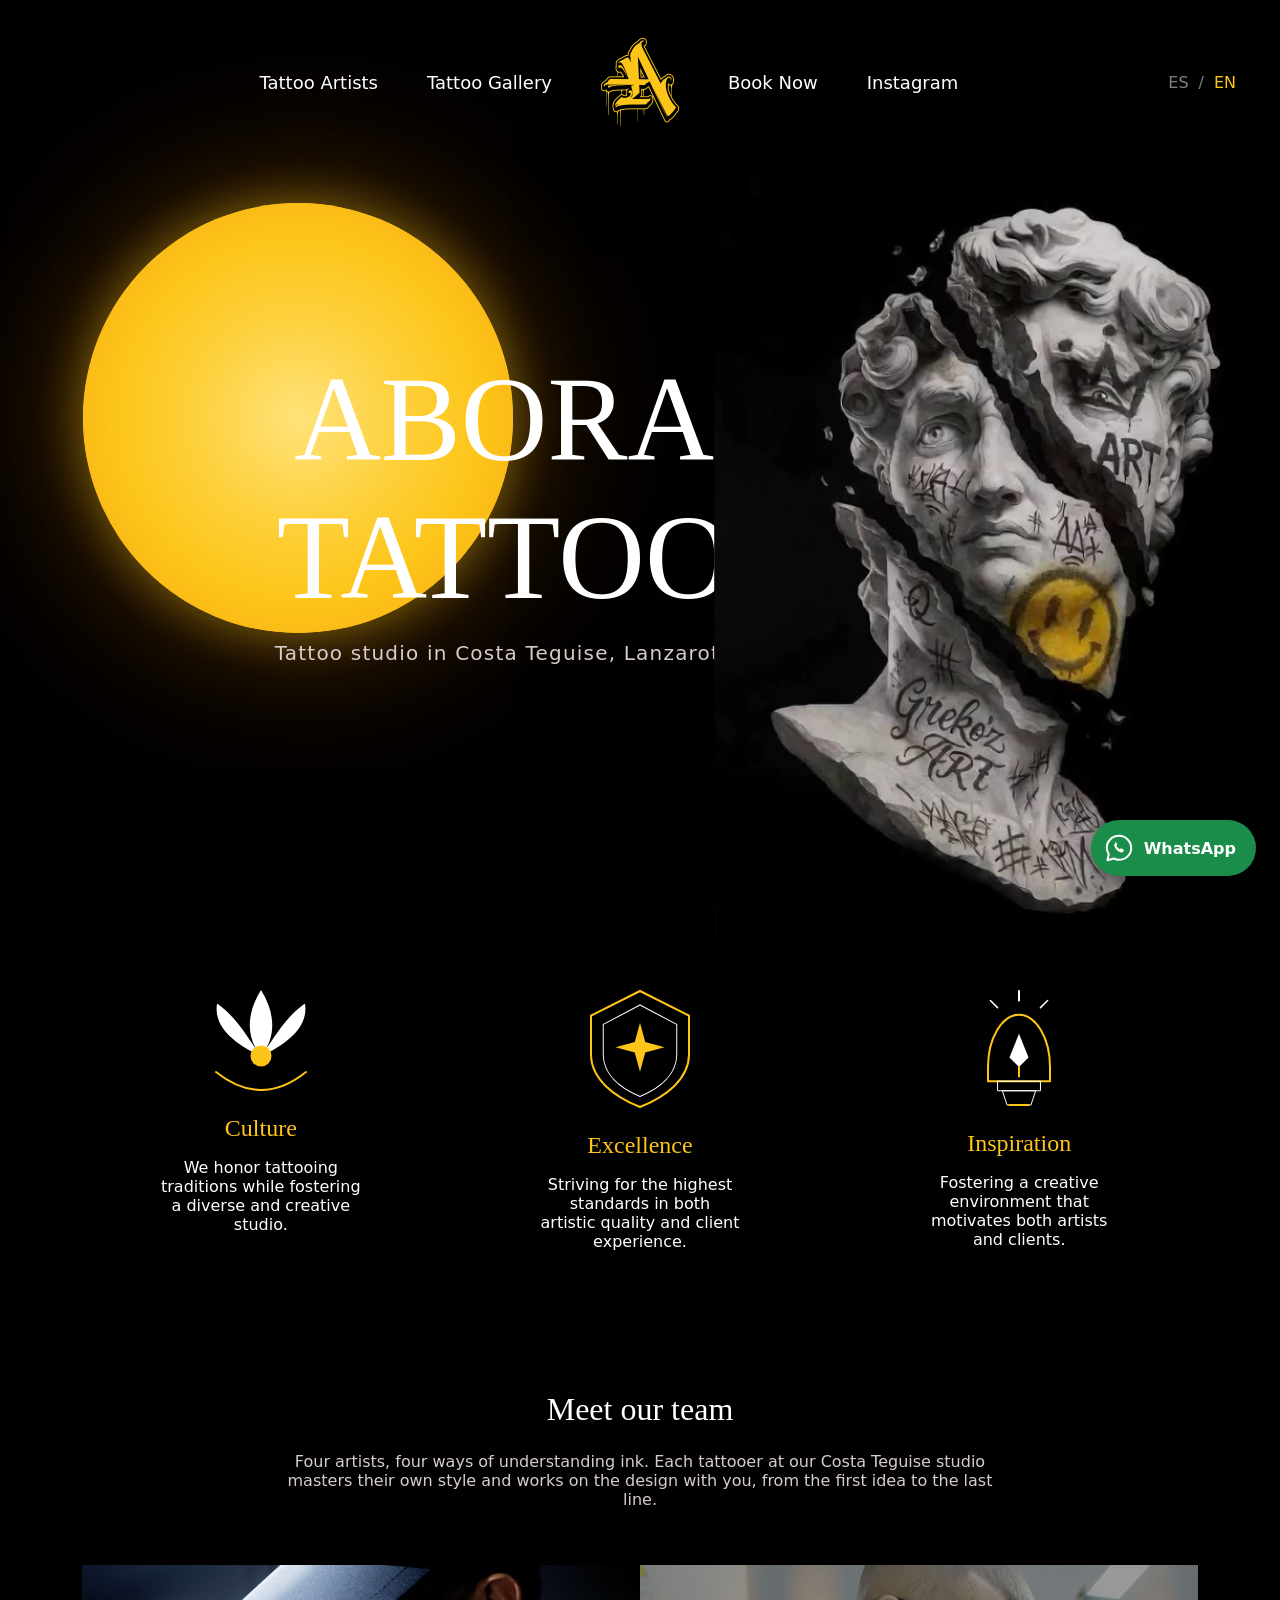
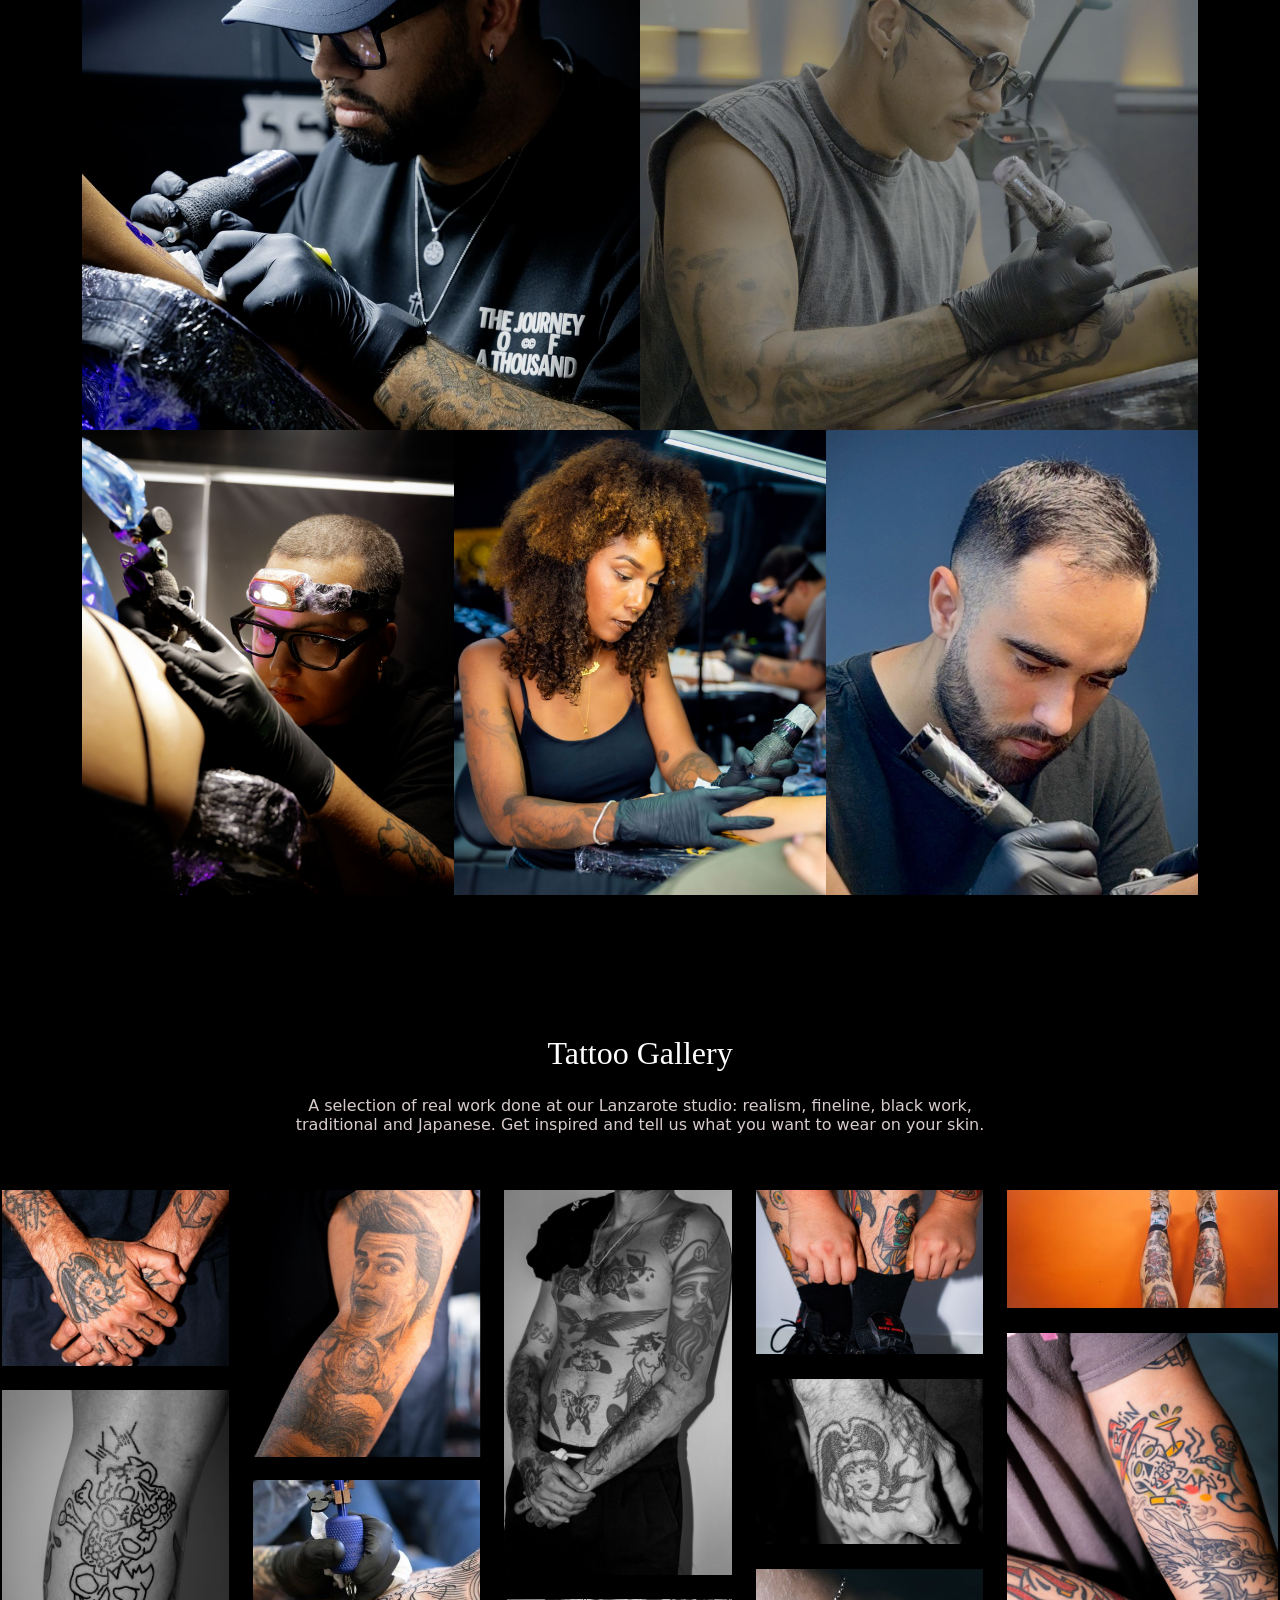
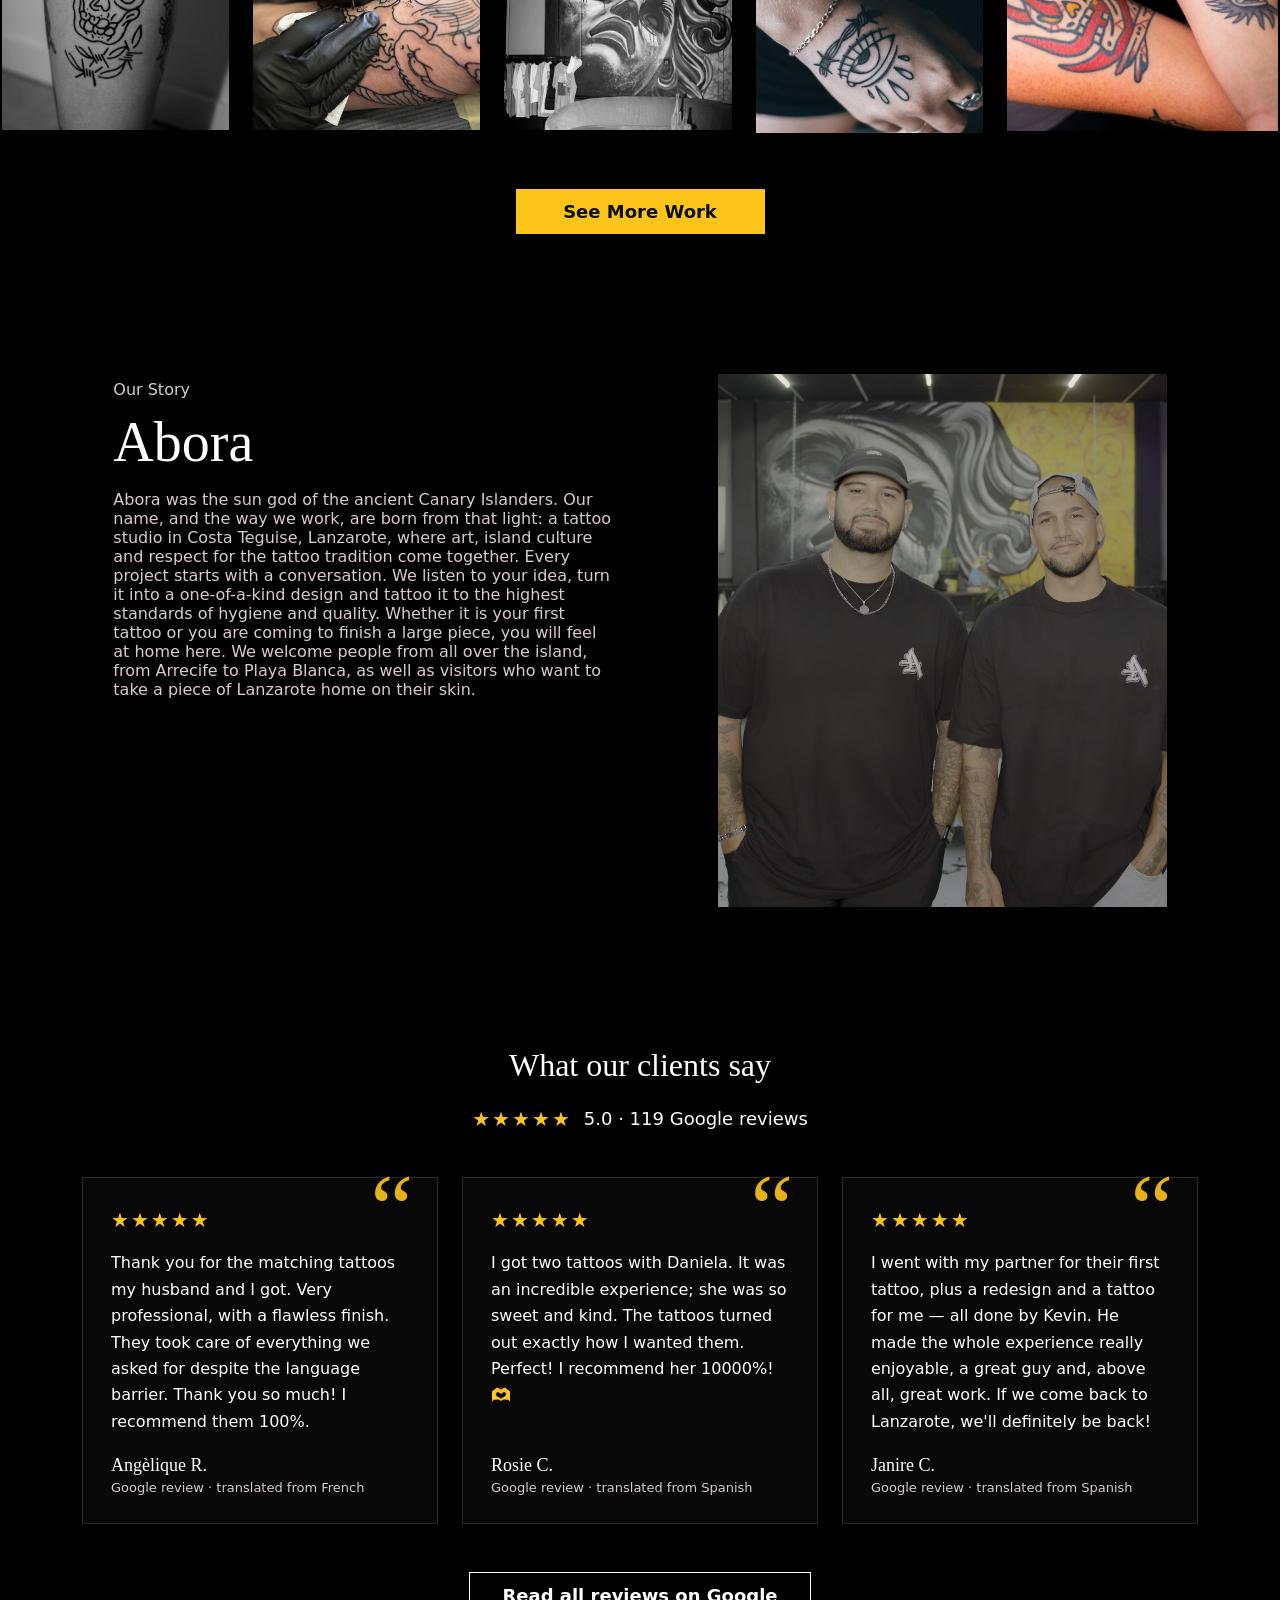
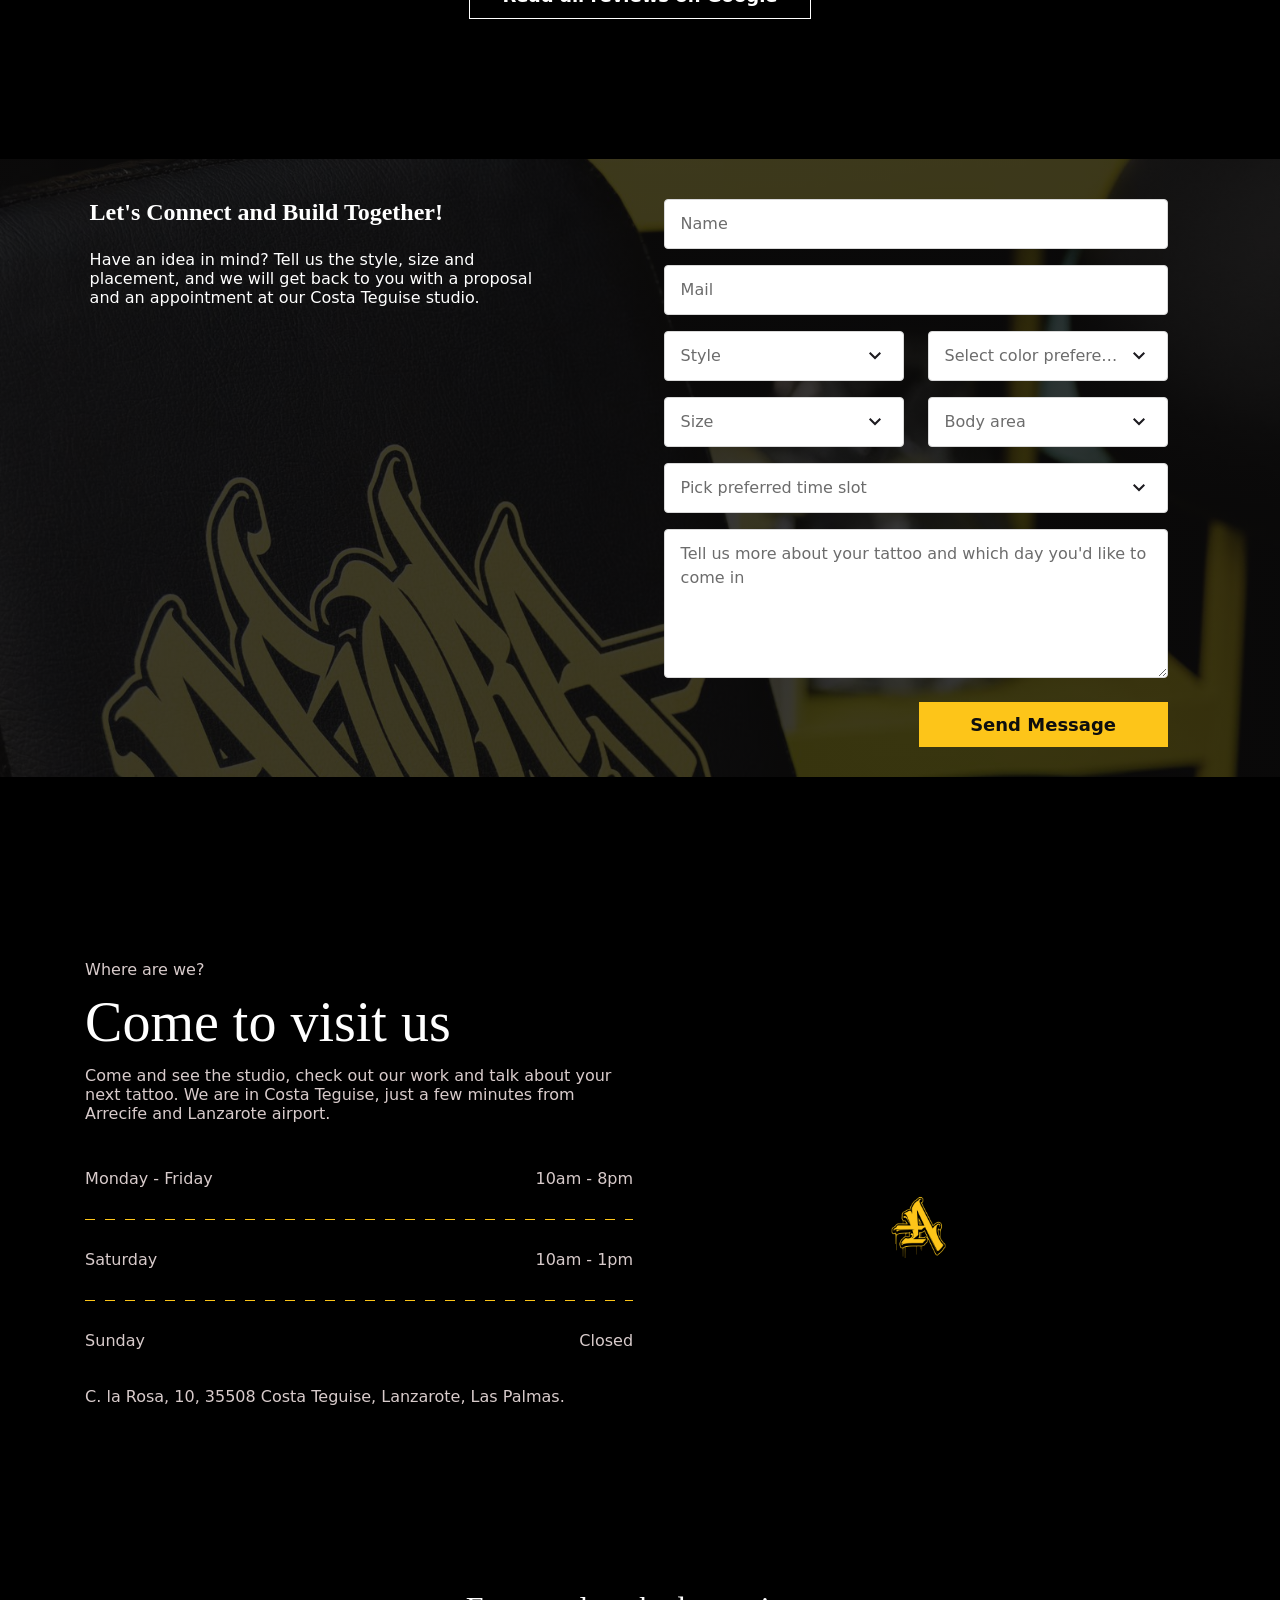
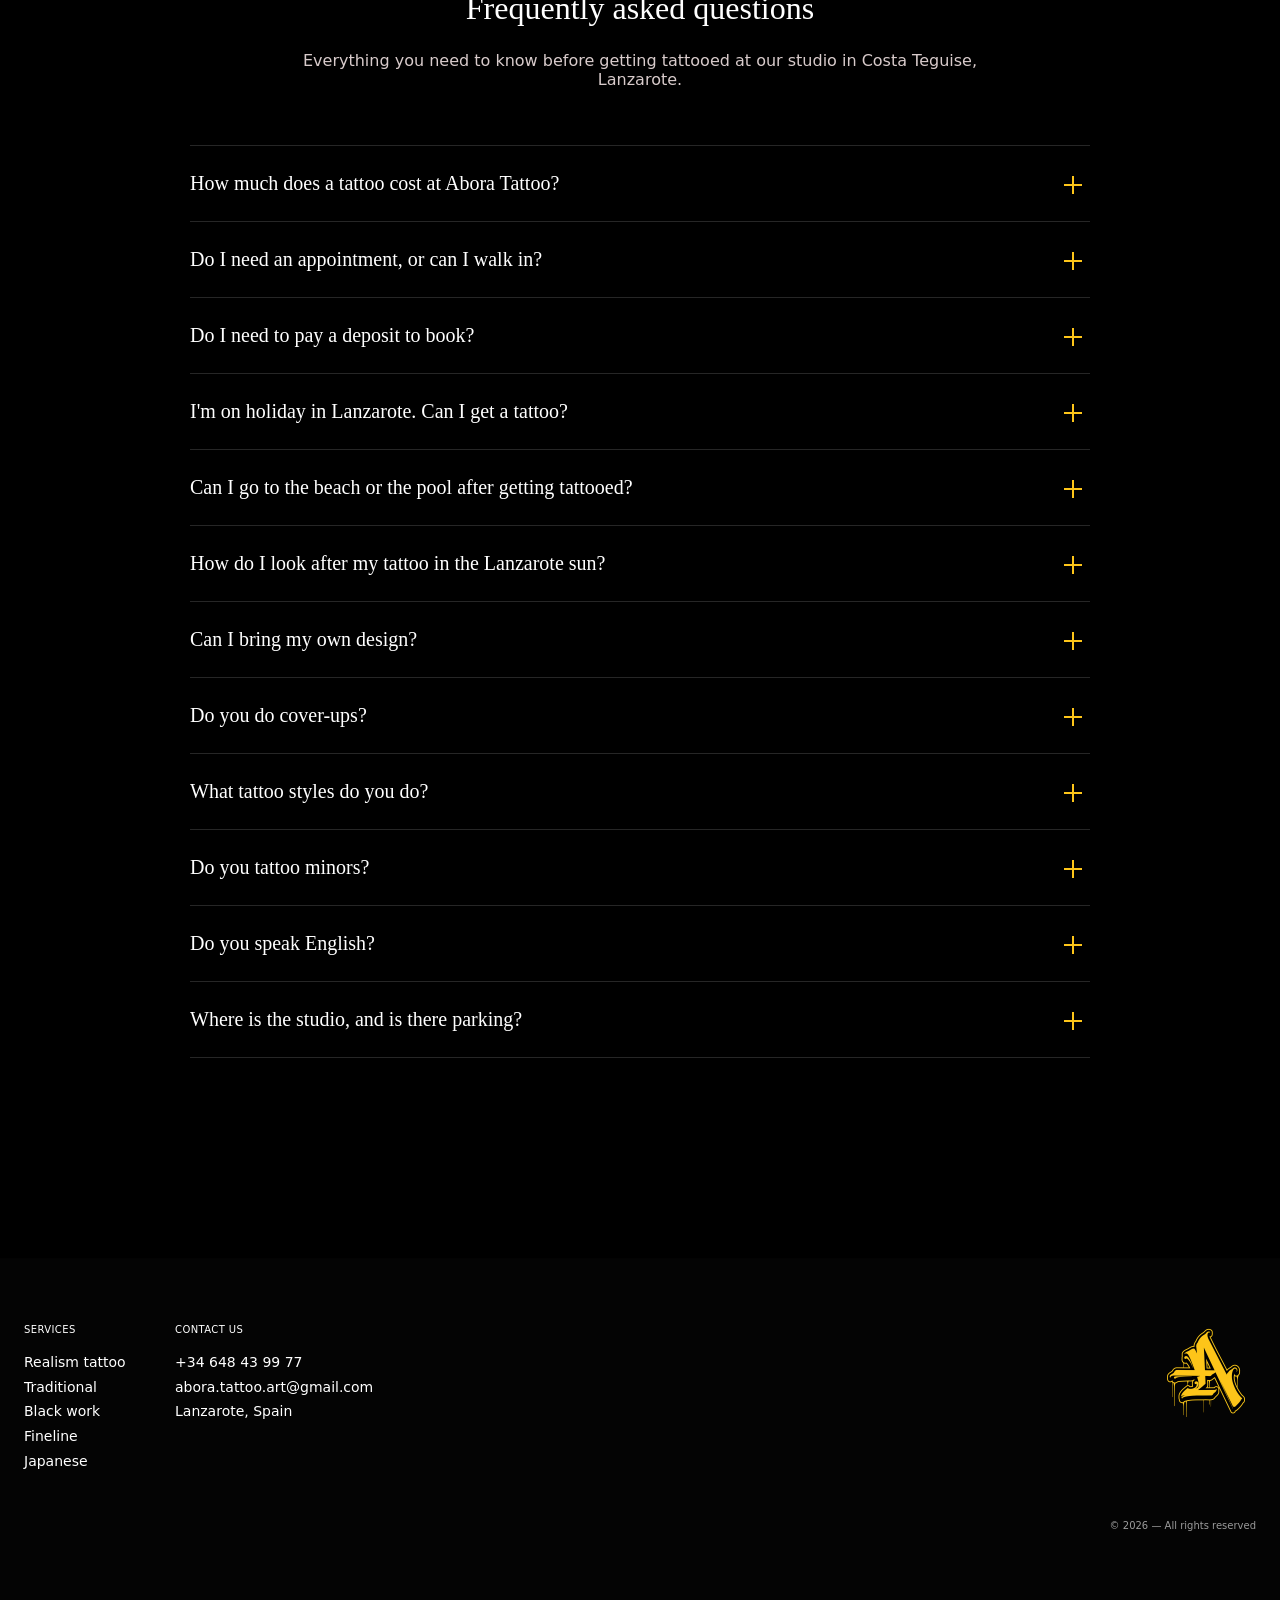
==== commit 8695554a: "Sección de reseñas de Google con nota y 3 reseñas destacadas" ====
--- a/en/index.html
+++ b/en/index.html
@@ -402,6 +402,46 @@
         <img class="story__img" src="../assets/img/story.jpg" width="1600" height="1066" alt="The Abora Tattoo artists" data-i18n-alt="story.alt" loading="lazy">
       </section>
 
+      <!-- ============ RESEÑAS ============ -->
+      <!-- Reseñas reales de Google Maps elegidas por el estudio. Textos en js/i18n.js (reviews.*).
+           Recuerda actualizar de vez en cuando la nota y el nº de reseñas (reviews.rating). -->
+      <section class="reviews" id="reviews" aria-labelledby="reviews-title">
+        <header class="section-head">
+          <h2 class="section-head__title" id="reviews-title" data-i18n="reviews.title">What our clients say</h2>
+          <p class="reviews__rating">
+            <span class="review__stars" aria-hidden="true">★★★★★</span>
+            <span data-i18n="reviews.rating">5.0 · 119 Google reviews</span>
+          </p>
+        </header>
+        <div class="reviews__grid">
+          <figure class="review">
+            <span class="review__stars" role="img" aria-label="Rated 5 out of 5 stars" data-i18n-aria="reviews.starsAria">★★★★★</span>
+            <blockquote class="review__text" data-i18n="reviews.r1.text">Thank you for the matching tattoos my husband and I got. Very professional, with a flawless finish. They took care of everything we asked for despite the language barrier. Thank you so much! I recommend them 100%.</blockquote>
+            <figcaption class="review__author">
+              <span class="review__name">Angèlique R.</span>
+              <span class="review__note" data-i18n="reviews.r1.note">Google review · translated from French</span>
+            </figcaption>
+          </figure>
+          <figure class="review">
+            <span class="review__stars" role="img" aria-label="Rated 5 out of 5 stars" data-i18n-aria="reviews.starsAria">★★★★★</span>
+            <blockquote class="review__text" data-i18n="reviews.r2.text">I got two tattoos with Daniela. It was an incredible experience; she was so sweet and kind. The tattoos turned out exactly how I wanted them. Perfect! I recommend her 10000%! 🫶</blockquote>
+            <figcaption class="review__author">
+              <span class="review__name">Rosie C.</span>
+              <span class="review__note" data-i18n="reviews.r2.note">Google review · translated from Spanish</span>
+            </figcaption>
+          </figure>
+          <figure class="review">
+            <span class="review__stars" role="img" aria-label="Rated 5 out of 5 stars" data-i18n-aria="reviews.starsAria">★★★★★</span>
+            <blockquote class="review__text" data-i18n="reviews.r3.text">I went with my partner for their first tattoo, plus a redesign and a tattoo for me — all done by Kevin. He made the whole experience really enjoyable, a great guy and, above all, great work. If we come back to Lanzarote, we'll definitely be back!</blockquote>
+            <figcaption class="review__author">
+              <span class="review__name">Janire C.</span>
+              <span class="review__note" data-i18n="reviews.r3.note">Google review · translated from Spanish</span>
+            </figcaption>
+          </figure>
+        </div>
+        <a class="btn btn--ghost" href="https://maps.app.goo.gl/VyJC3PeeKh3jGMiT8" target="_blank" rel="noopener" data-i18n="reviews.button">Read all reviews on Google</a>
+      </section>
+
       <!-- ============ CONTACTO / CITA ============ -->
       <section class="contact" id="contact">
         <div class="contact__inner">
--- a/css/styles.css
+++ b/css/styles.css
@@ -1180,3 +1180,84 @@
   .faq__question { font-size: 18px; padding: 20px 44px 20px 0; }
   .faq__answer { padding-right: 0; }
 }
+
+
+/* =========================================================
+   RESEÑAS DE GOOGLE
+   ========================================================= */
+.reviews {
+  width: var(--container);
+  max-width: 100%;
+  display: flex;
+  flex-direction: column;
+  align-items: center;
+  gap: 48px;
+}
+.reviews__rating {
+  display: flex;
+  align-items: center;
+  justify-content: center;
+  gap: 12px;
+  font-size: 18px;
+  font-weight: 400;
+  color: var(--color-text);
+}
+.review__stars {
+  color: var(--color-accent);
+  letter-spacing: 2px;
+  font-size: 20px;
+  line-height: 1;
+}
+.reviews__grid {
+  width: 100%;
+  display: grid;
+  grid-template-columns: repeat(3, 1fr);
+  gap: 24px;
+}
+.review {
+  position: relative;
+  display: flex;
+  flex-direction: column;
+  gap: 20px;
+  padding: 32px 28px 28px;
+  border: 1px solid rgba(255, 255, 255, .14);
+  background: rgba(255, 255, 255, .03);
+}
+/* Comilla decorativa con el color de la marca */
+.review::before {
+  content: "“";
+  position: absolute;
+  top: -18px;
+  right: 24px;
+  font-family: var(--font-serif);
+  font-size: 96px;
+  line-height: 1;
+  color: var(--color-accent);
+  opacity: .9;
+}
+.review__text {
+  flex: 1;
+  font-weight: 300;
+  font-size: 16px;
+  line-height: 1.65;
+  color: var(--color-text);
+}
+.review__author { display: flex; flex-direction: column; gap: 4px; }
+.review__name {
+  font-family: var(--font-serif);
+  font-weight: 500;
+  font-size: 18px;
+  color: var(--color-text);
+}
+.review__note { font-size: 13px; color: var(--color-muted); }
+.reviews .btn { width: auto; padding: 12px 32px; text-transform: none; text-align: center; }
+.reviews__rating { flex-wrap: wrap; text-align: center; }
+
+@media (max-width: 1024px) {
+  .reviews { padding: 0 24px; }
+  .reviews__grid { grid-template-columns: 1fr; max-width: 640px; }
+}
+@media (max-width: 760px) {
+  .reviews { padding: 0 16px; gap: 36px; }
+  .review { padding: 28px 22px 24px; }
+}
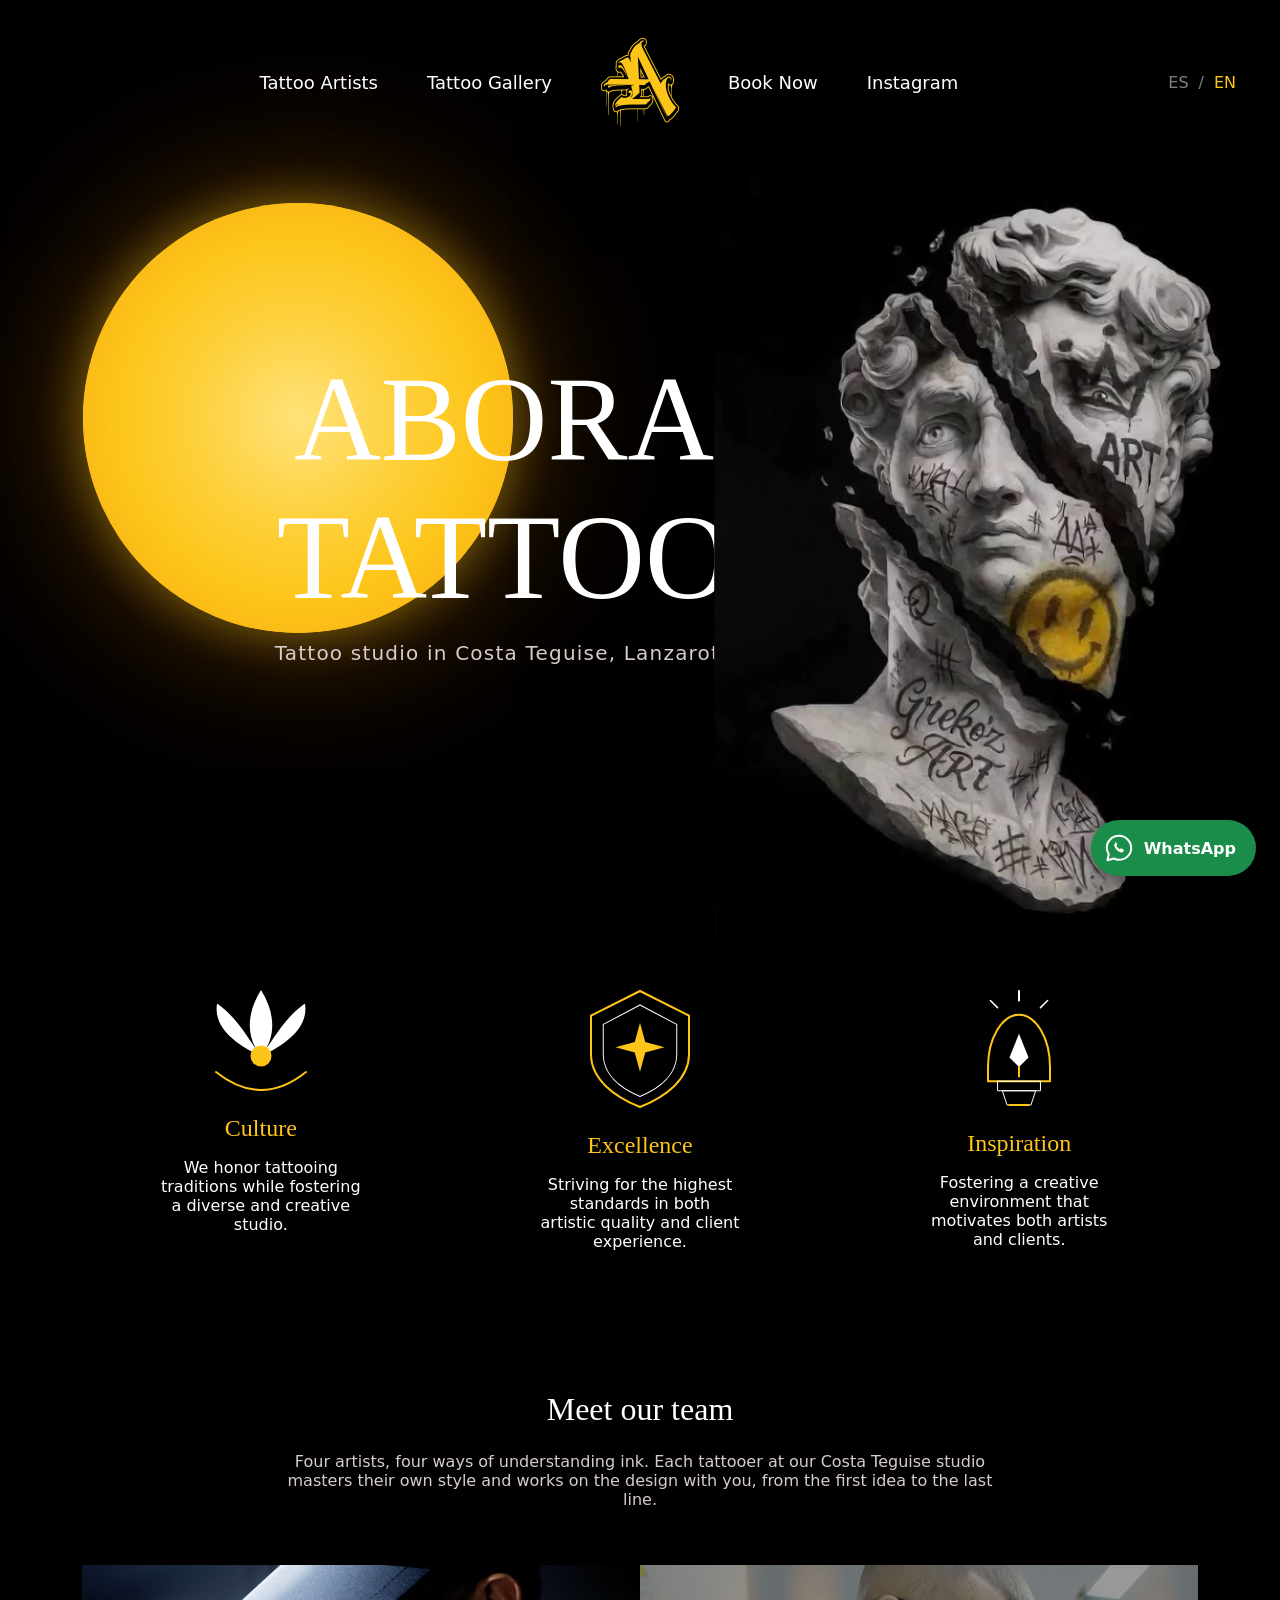
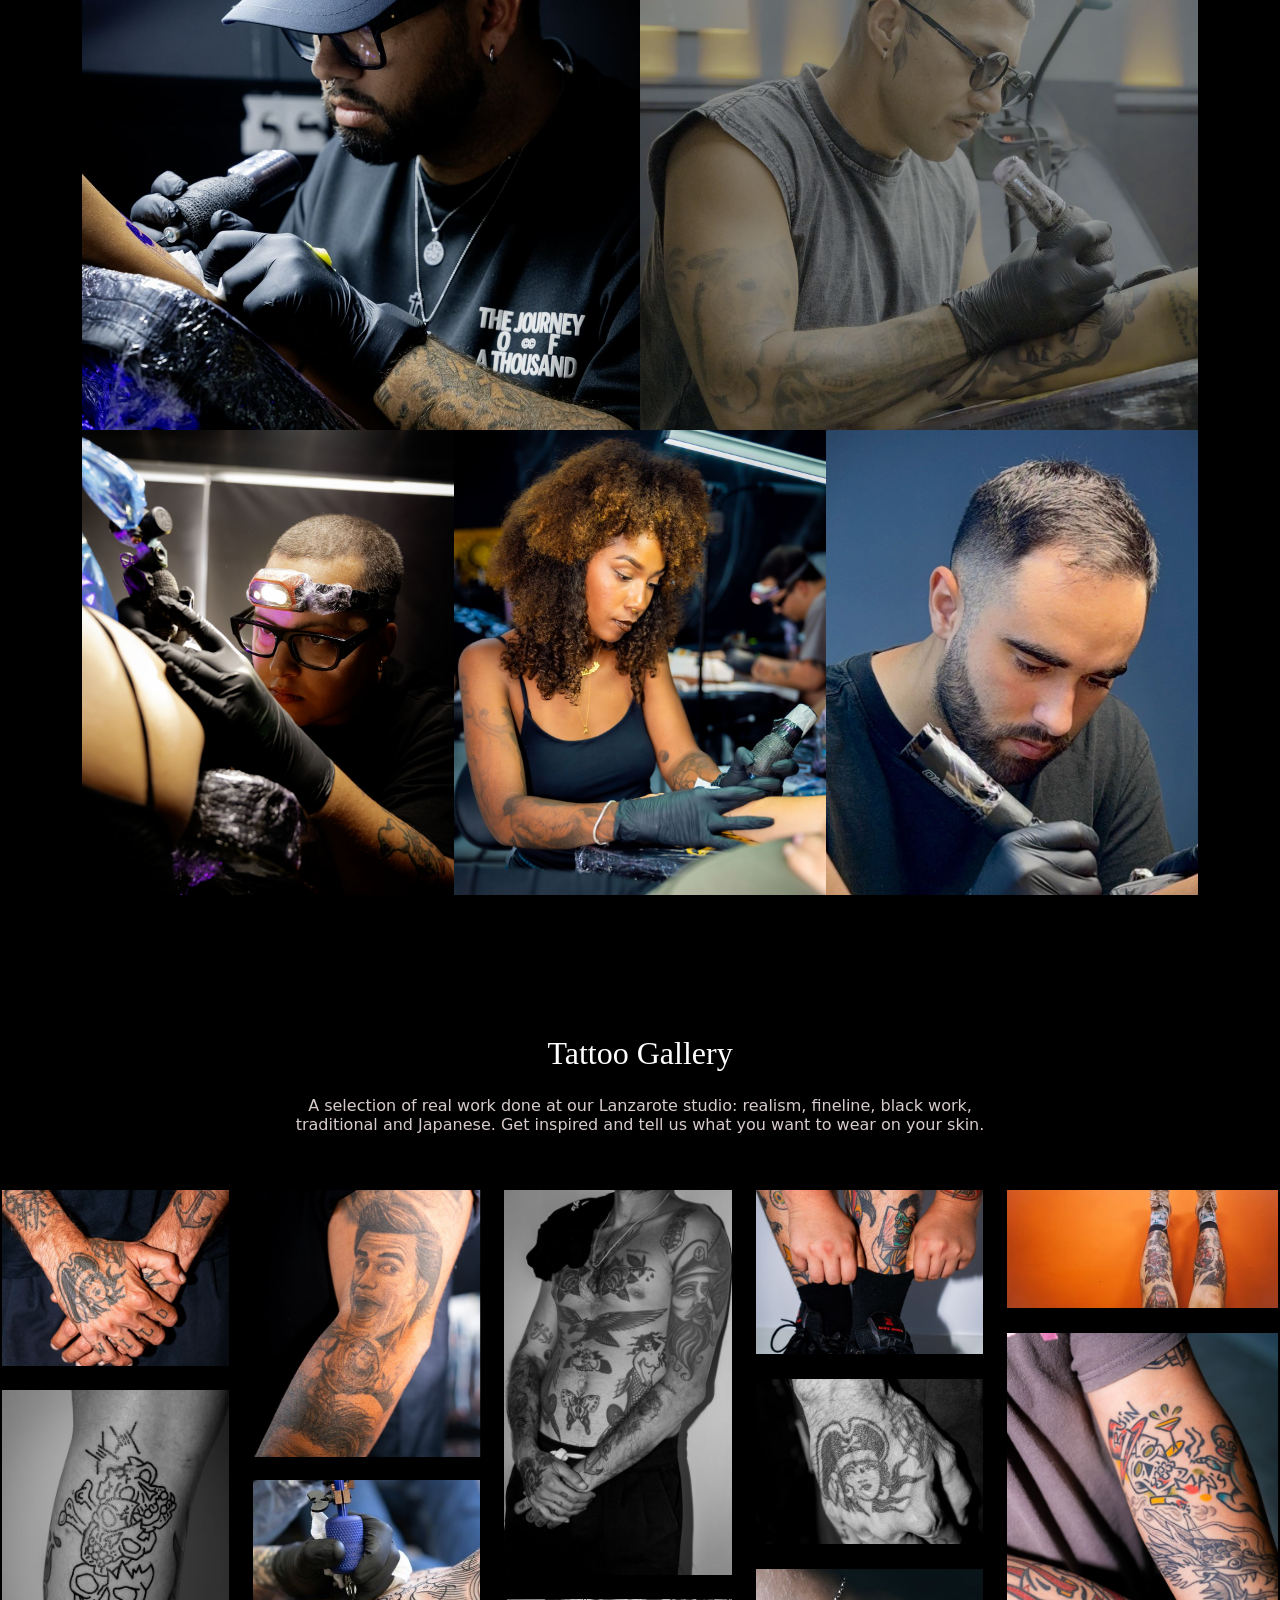
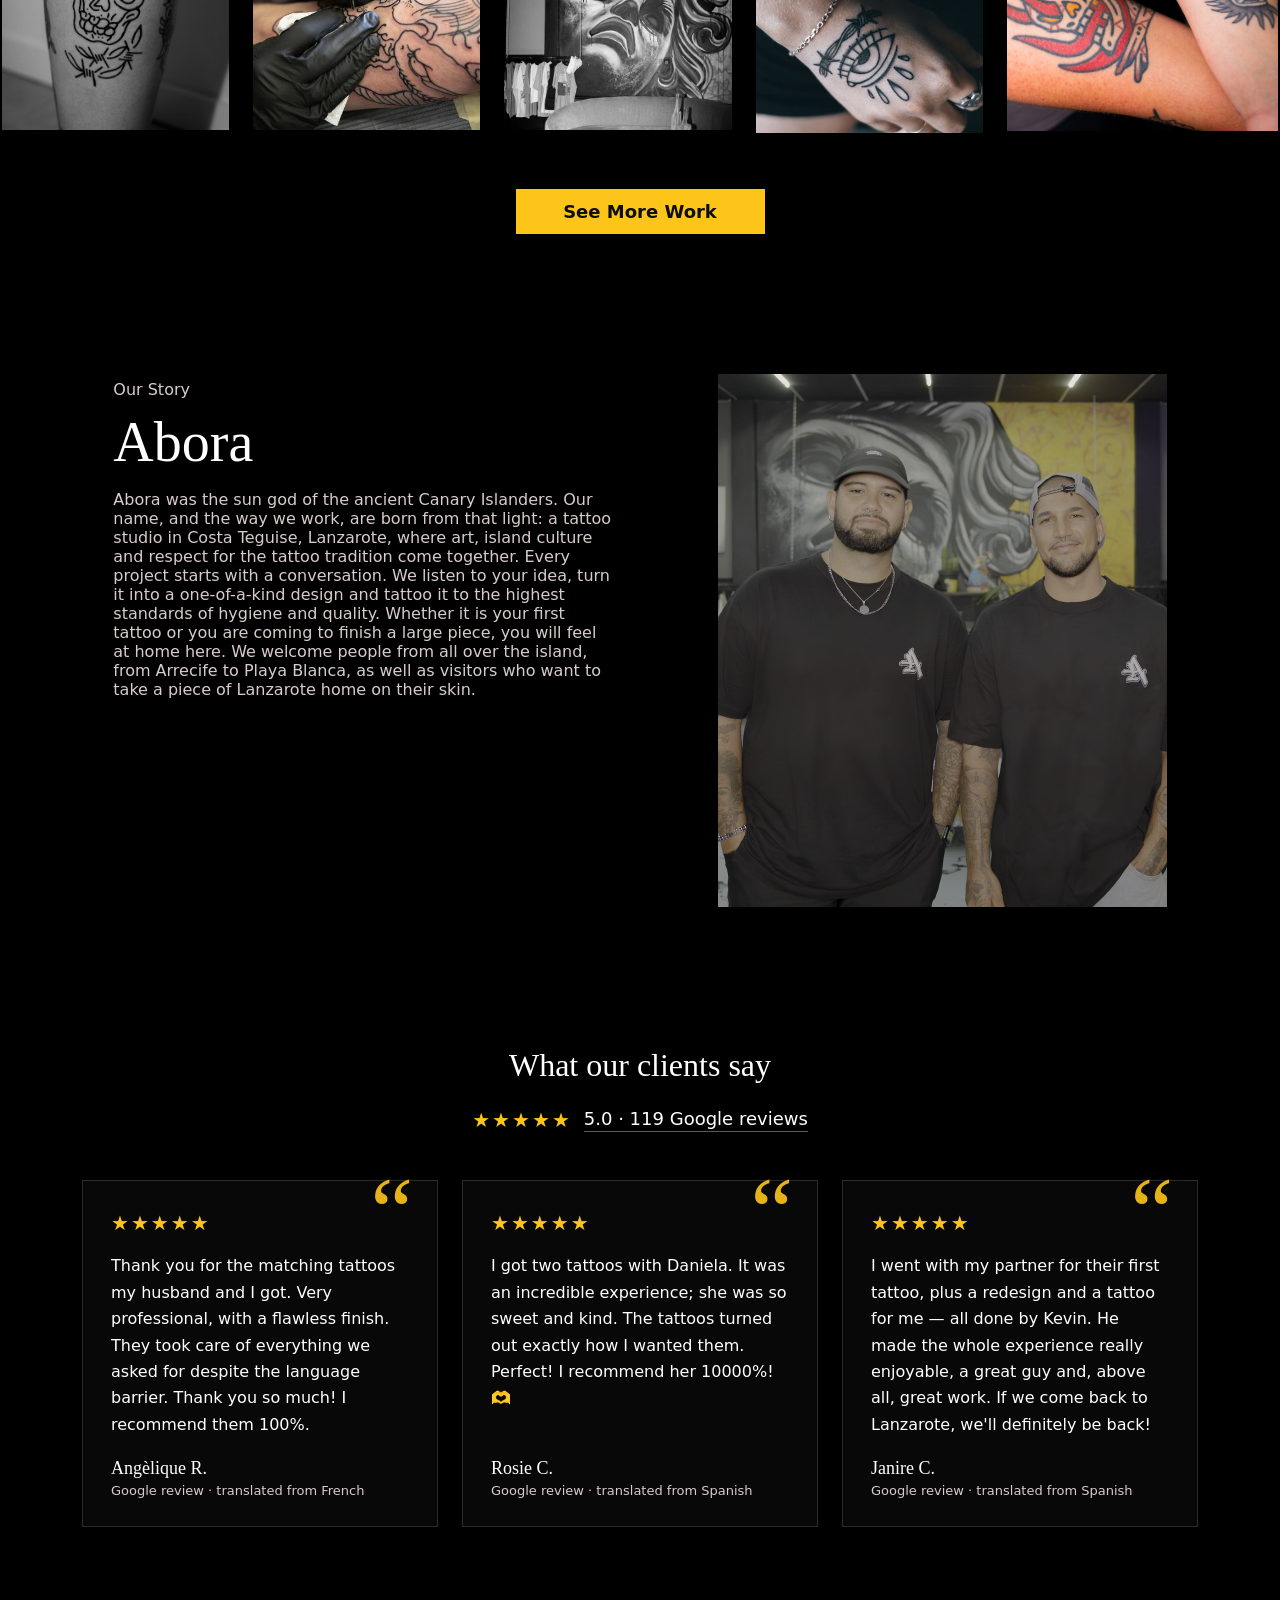
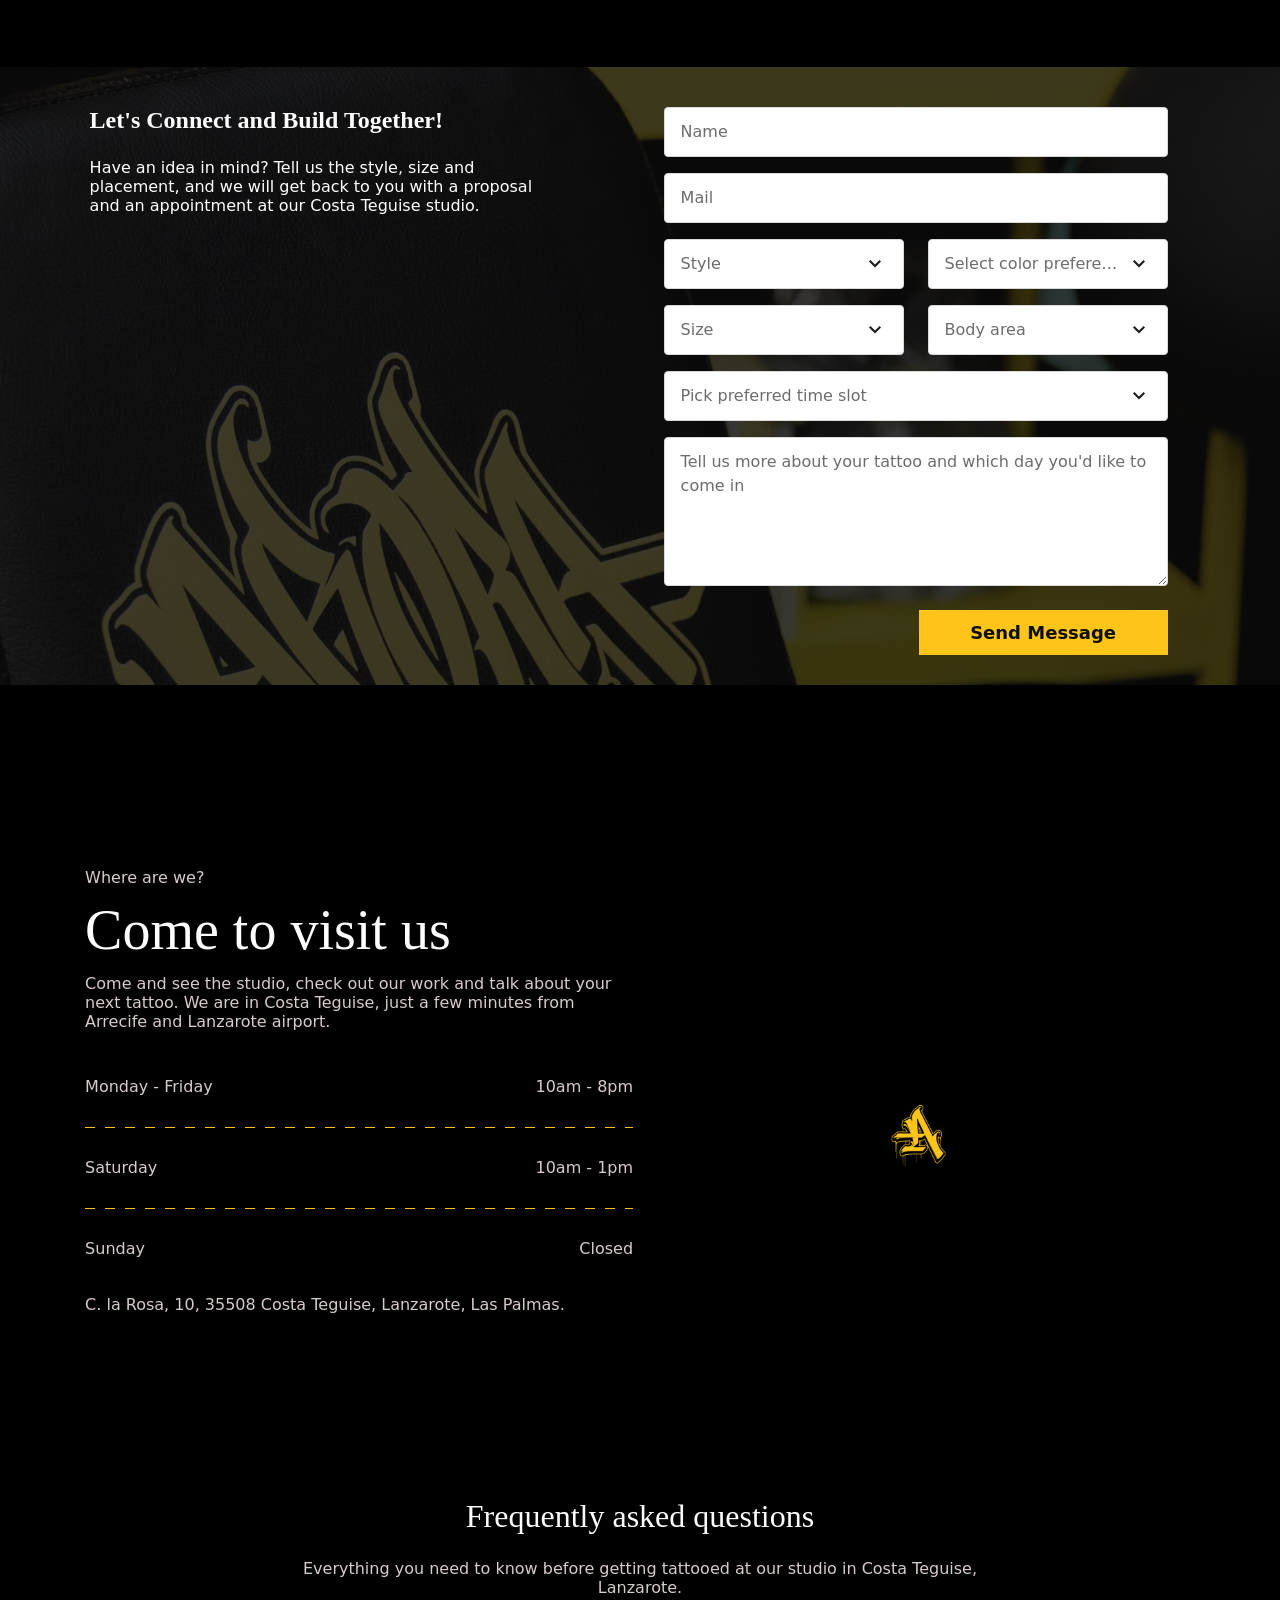
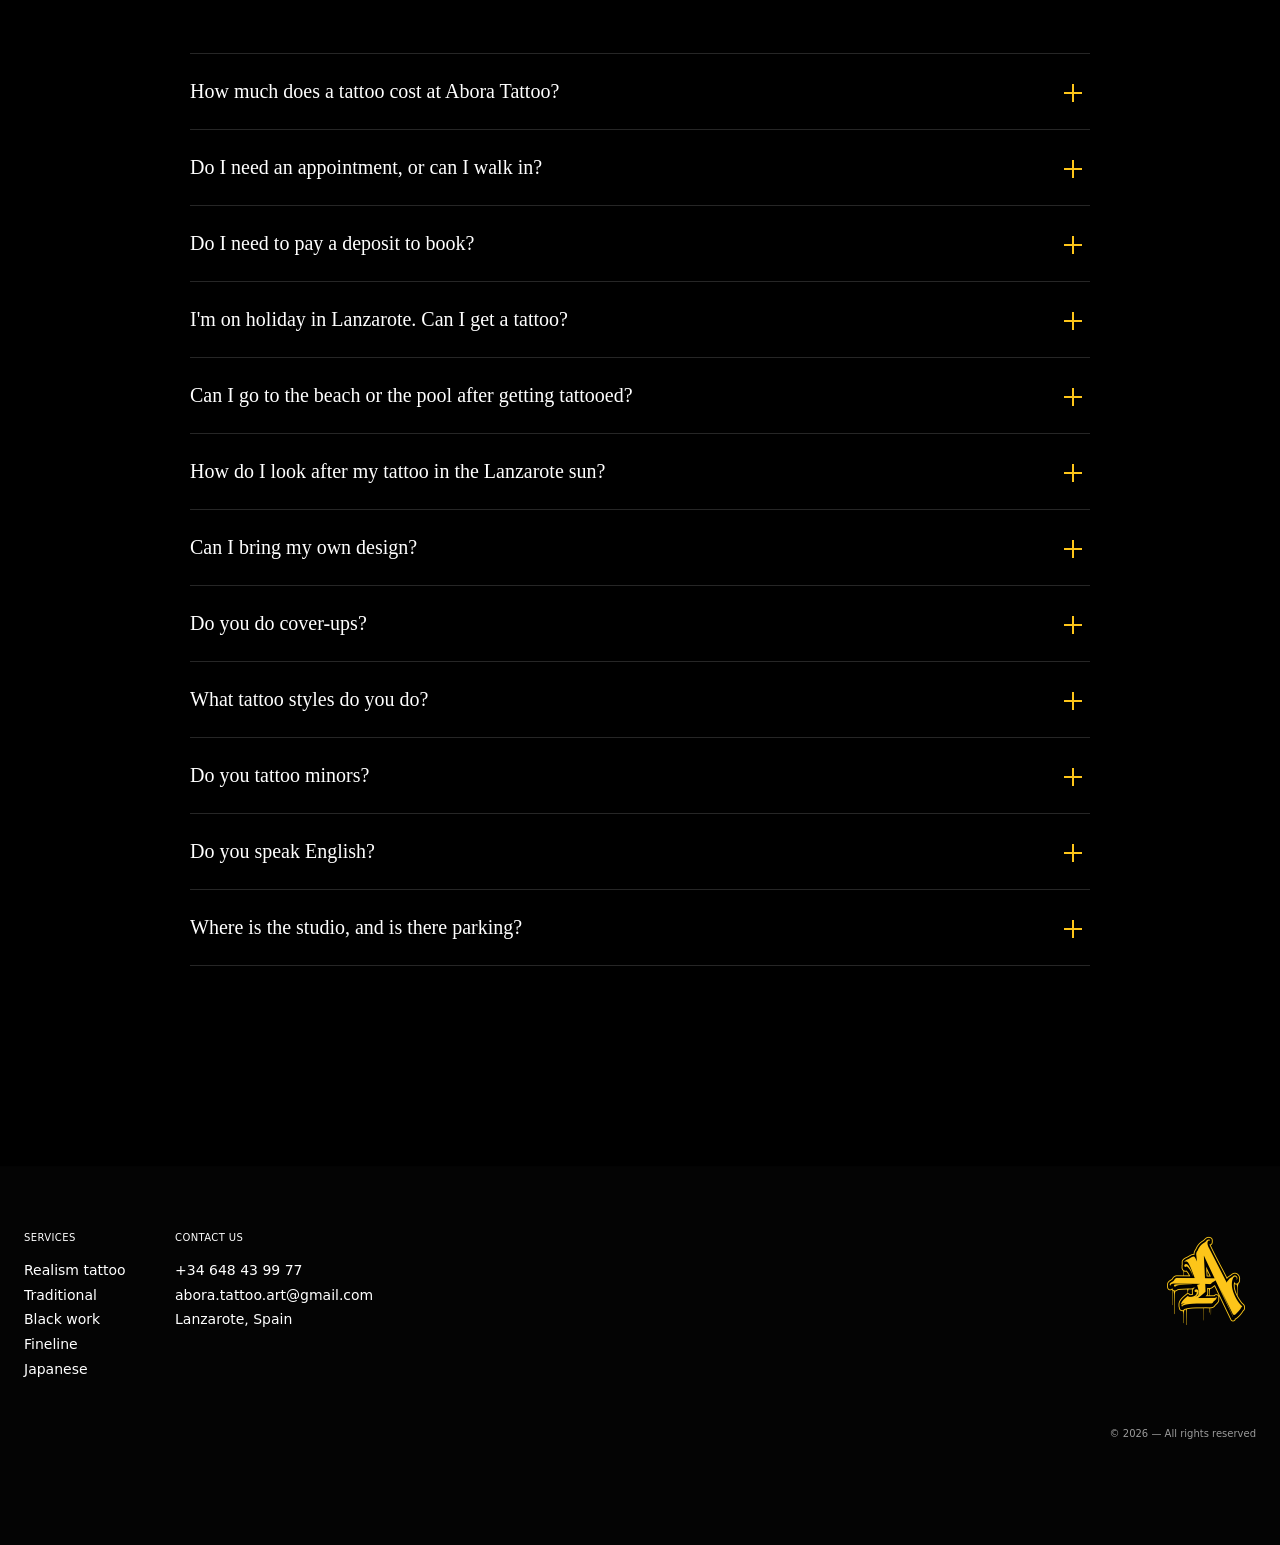
==== commit 438031e0: "Reseñas: la nota enlaza a la ficha de Google en lugar del botón" ====
--- a/en/index.html
+++ b/en/index.html
@@ -408,10 +408,10 @@
       <section class="reviews" id="reviews" aria-labelledby="reviews-title">
         <header class="section-head">
           <h2 class="section-head__title" id="reviews-title" data-i18n="reviews.title">What our clients say</h2>
-          <p class="reviews__rating">
+          <a class="reviews__rating" href="https://maps.app.goo.gl/VyJC3PeeKh3jGMiT8" target="_blank" rel="noopener">
             <span class="review__stars" aria-hidden="true">★★★★★</span>
             <span data-i18n="reviews.rating">5.0 · 119 Google reviews</span>
-          </p>
+          </a>
         </header>
         <div class="reviews__grid">
           <figure class="review">
@@ -439,7 +439,6 @@
             </figcaption>
           </figure>
         </div>
-        <a class="btn btn--ghost" href="https://maps.app.goo.gl/VyJC3PeeKh3jGMiT8" target="_blank" rel="noopener" data-i18n="reviews.button">Read all reviews on Google</a>
       </section>
 
       <!-- ============ CONTACTO / CITA ============ -->
--- a/css/styles.css
+++ b/css/styles.css
@@ -1250,8 +1250,12 @@
   color: var(--color-text);
 }
 .review__note { font-size: 13px; color: var(--color-muted); }
-.reviews .btn { width: auto; padding: 12px 32px; text-transform: none; text-align: center; }
-.reviews__rating { flex-wrap: wrap; text-align: center; }
+.reviews__rating { flex-wrap: wrap; text-align: center; text-decoration: none; transition: color .2s ease; }
+/* La nota enlaza a la ficha de Google: subrayado discreto al pasar el ratón */
+.reviews__rating span:last-child { border-bottom: 1px solid rgba(255, 255, 255, .35); padding-bottom: 2px; }
+.reviews__rating:hover { color: var(--color-accent); }
+.reviews__rating:hover span:last-child { border-bottom-color: var(--color-accent); }
+.reviews__rating:focus-visible { outline: 2px solid var(--color-accent); outline-offset: 4px; }
 
 @media (max-width: 1024px) {
   .reviews { padding: 0 24px; }
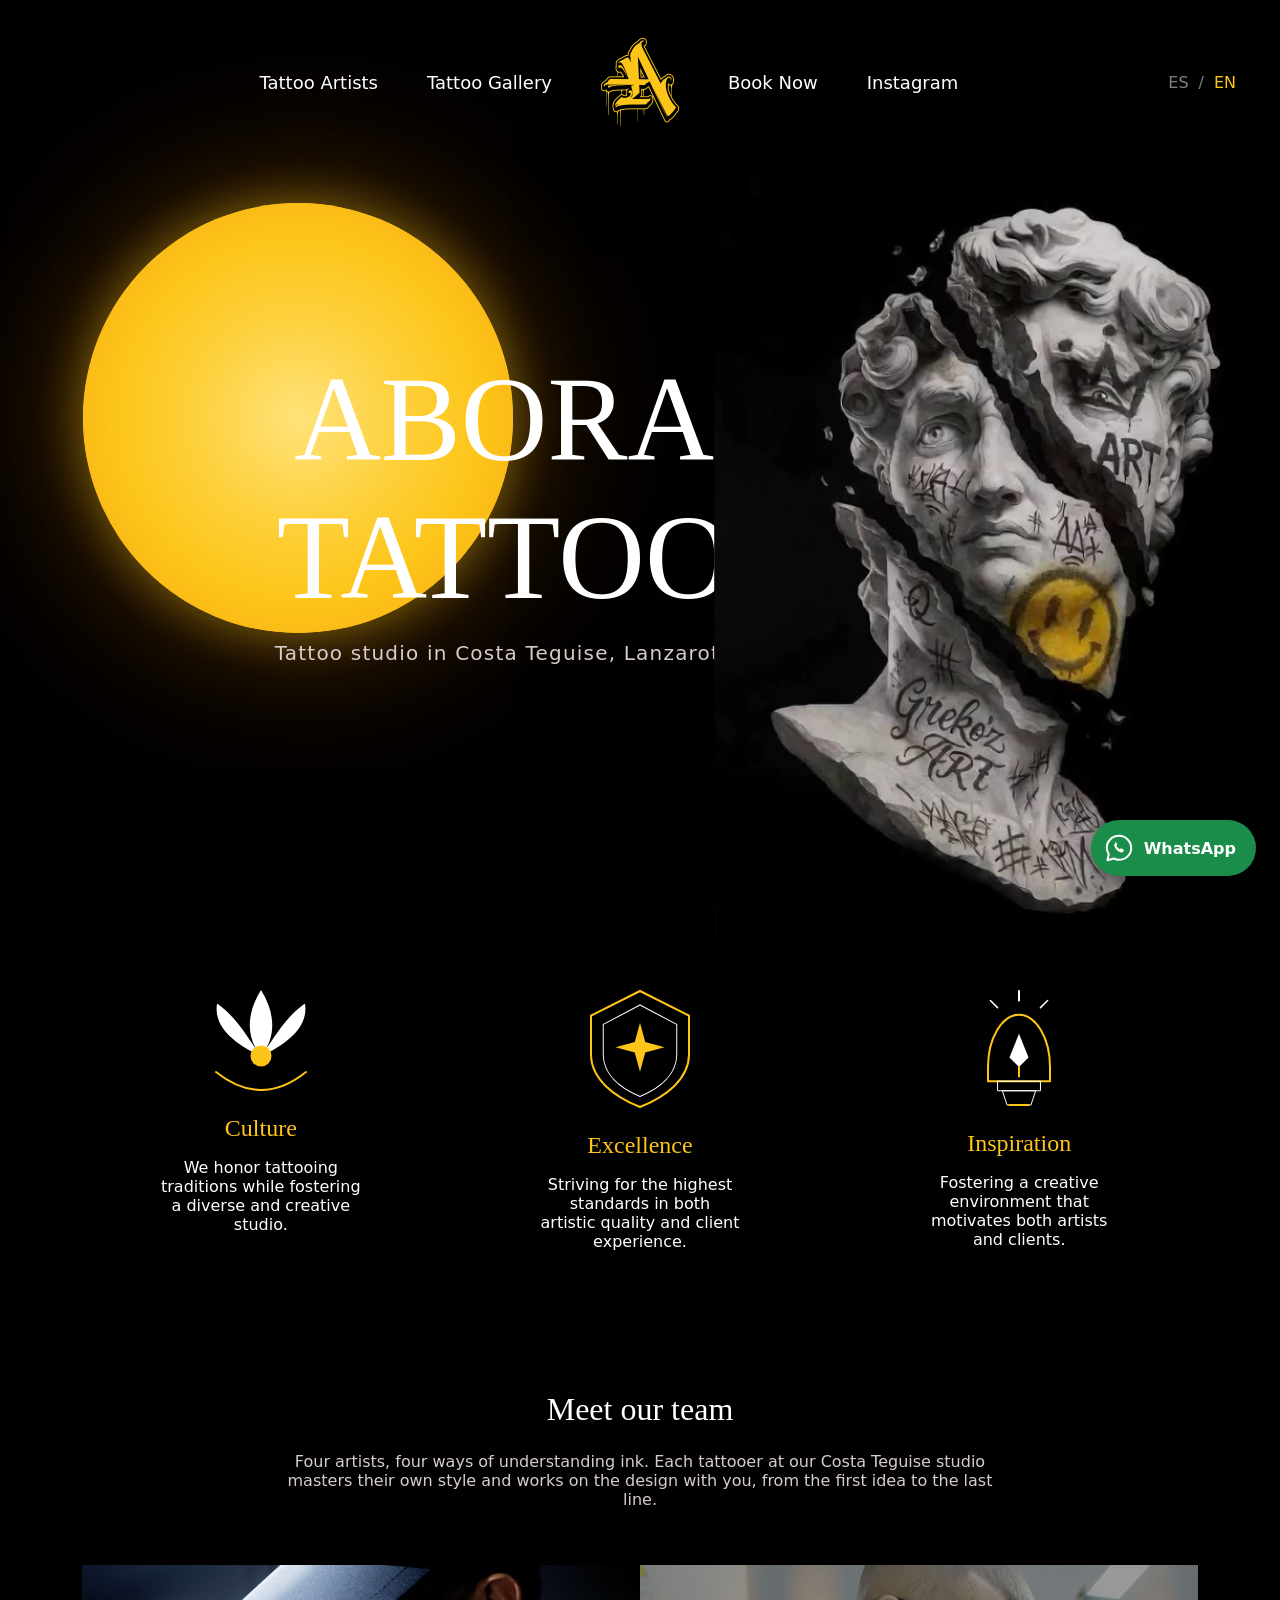
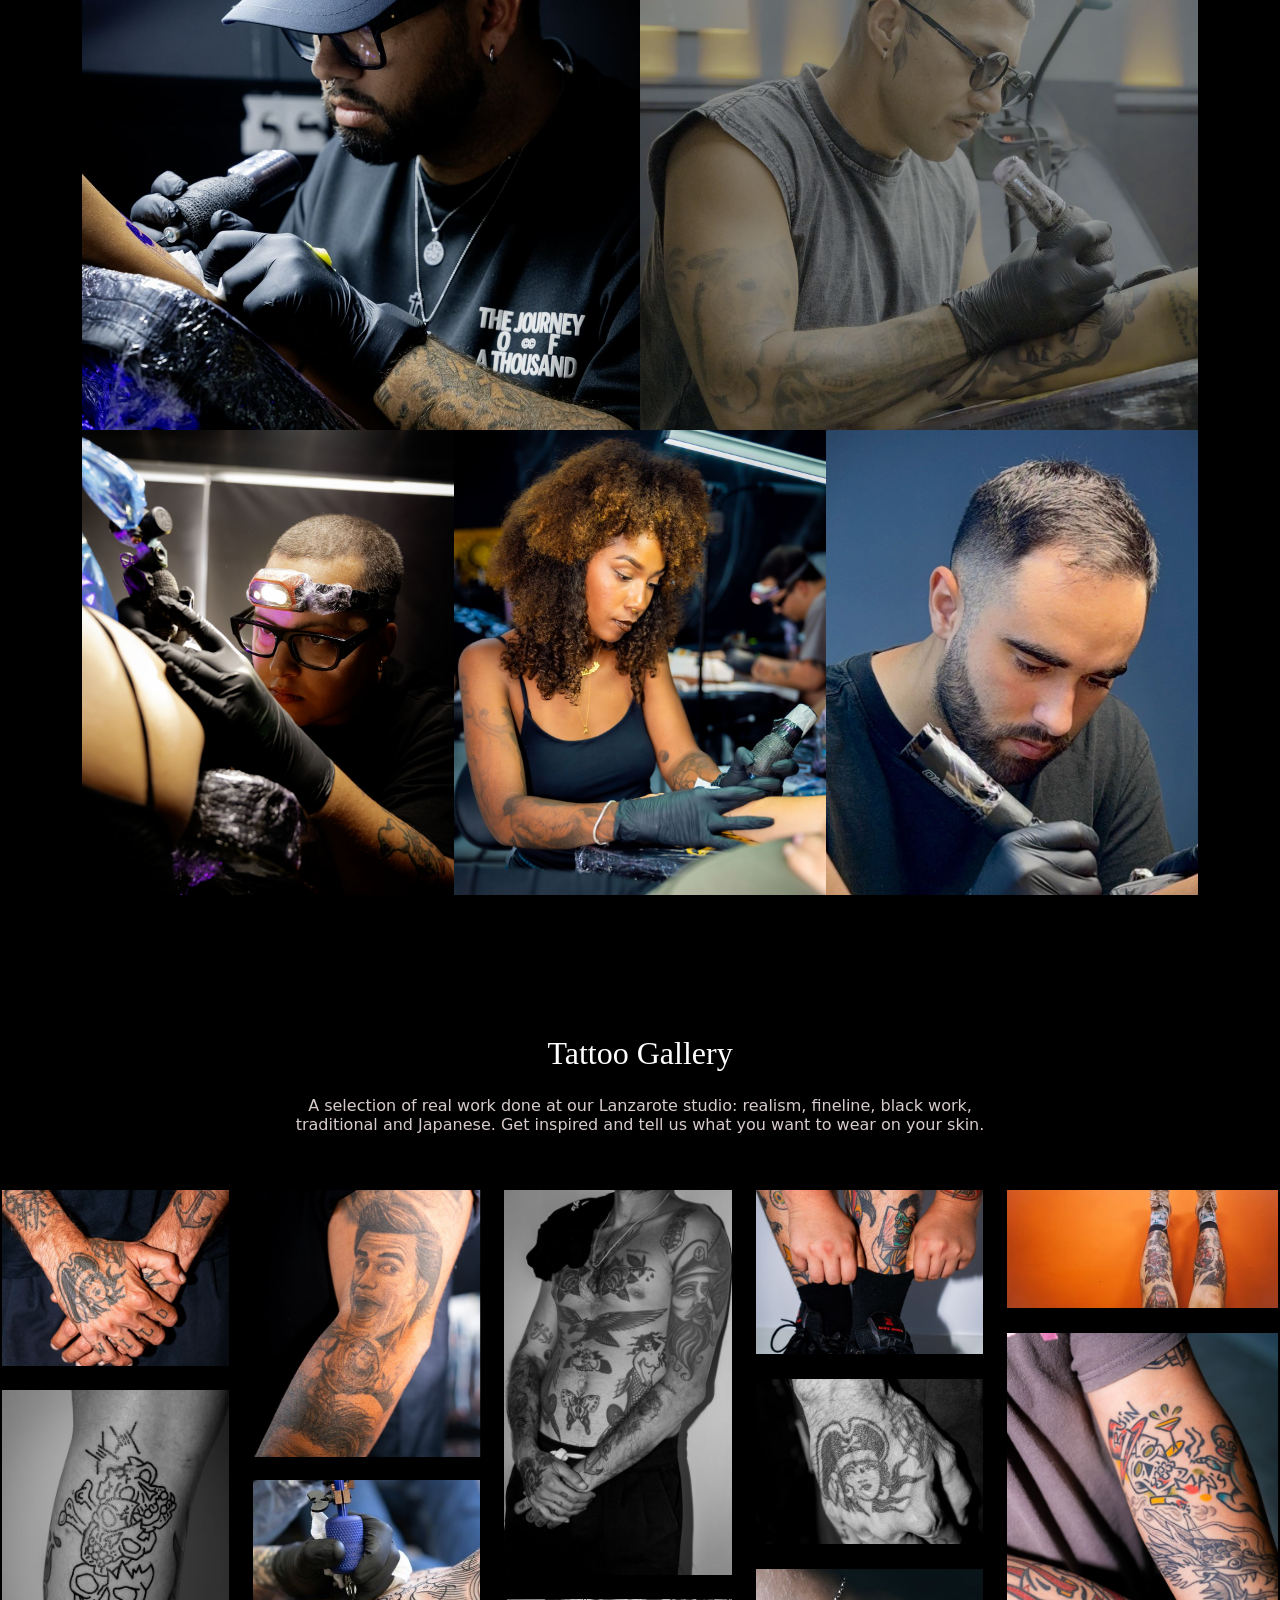
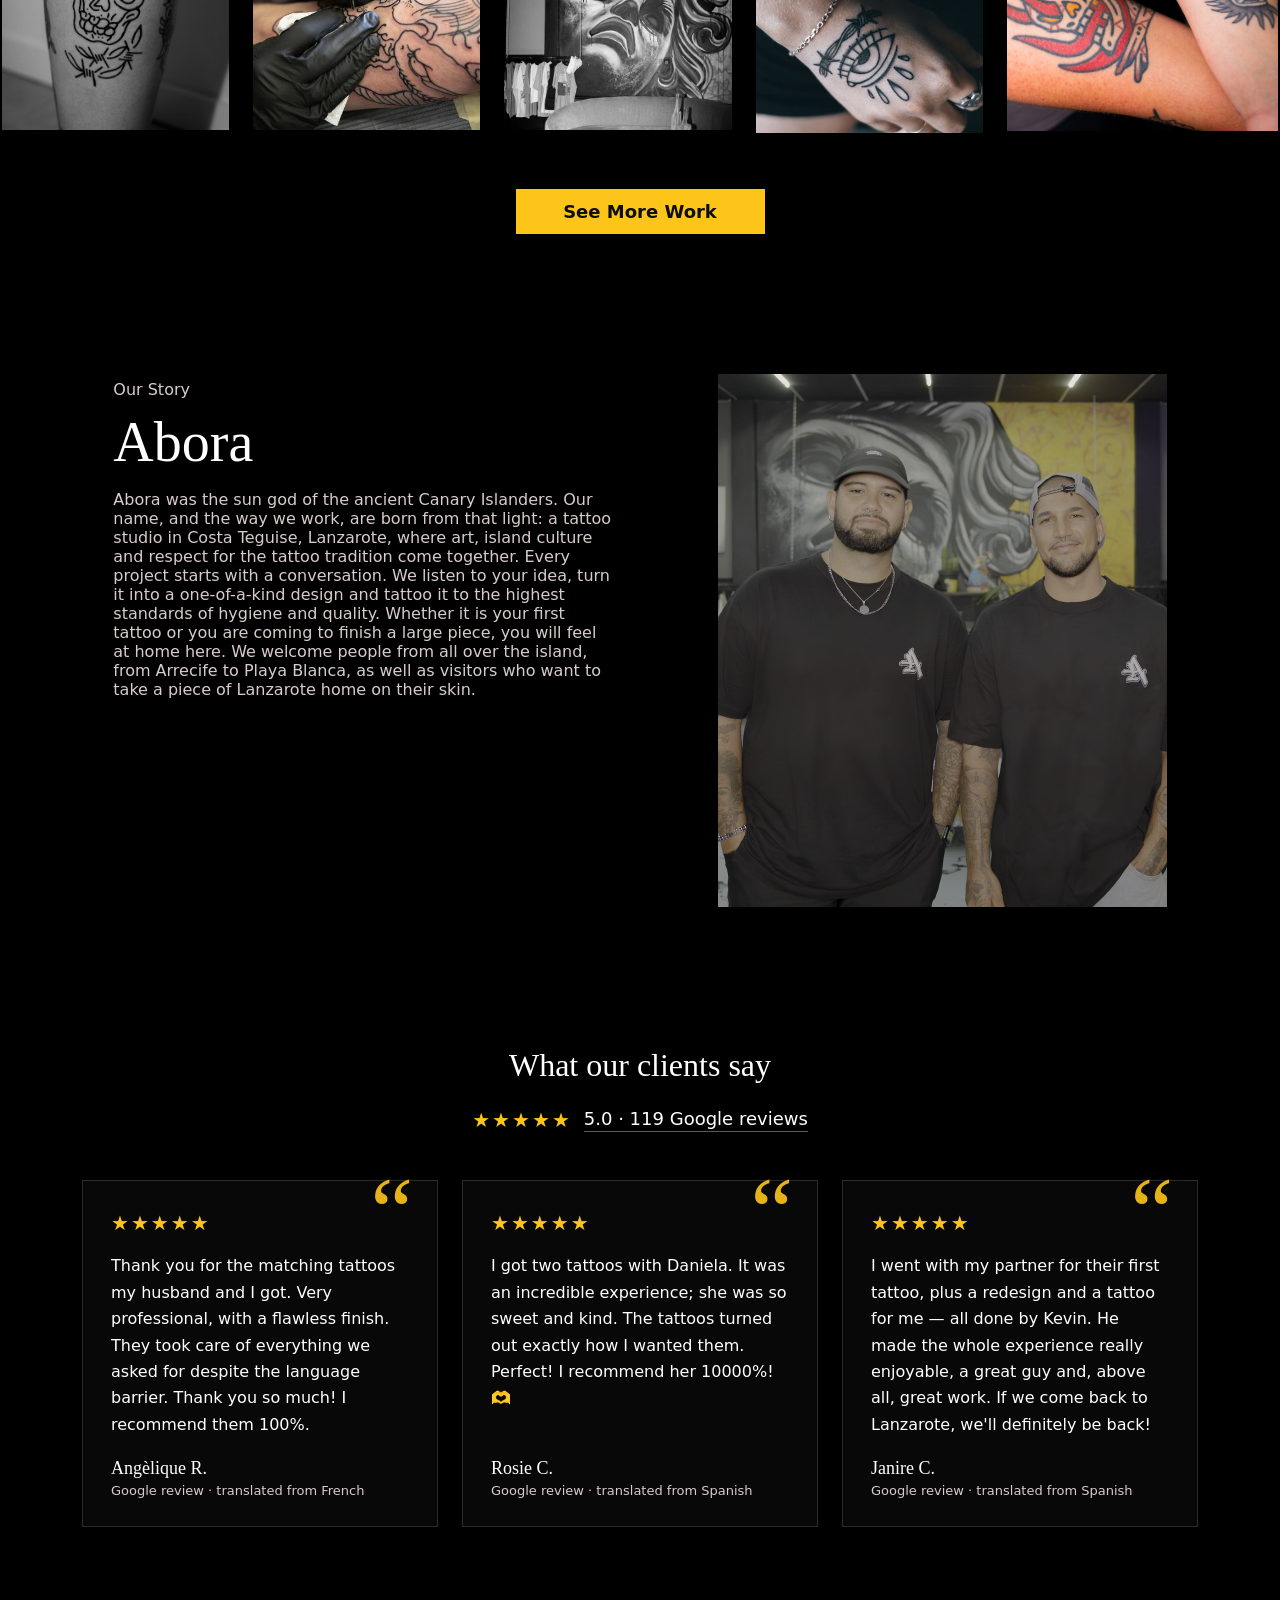
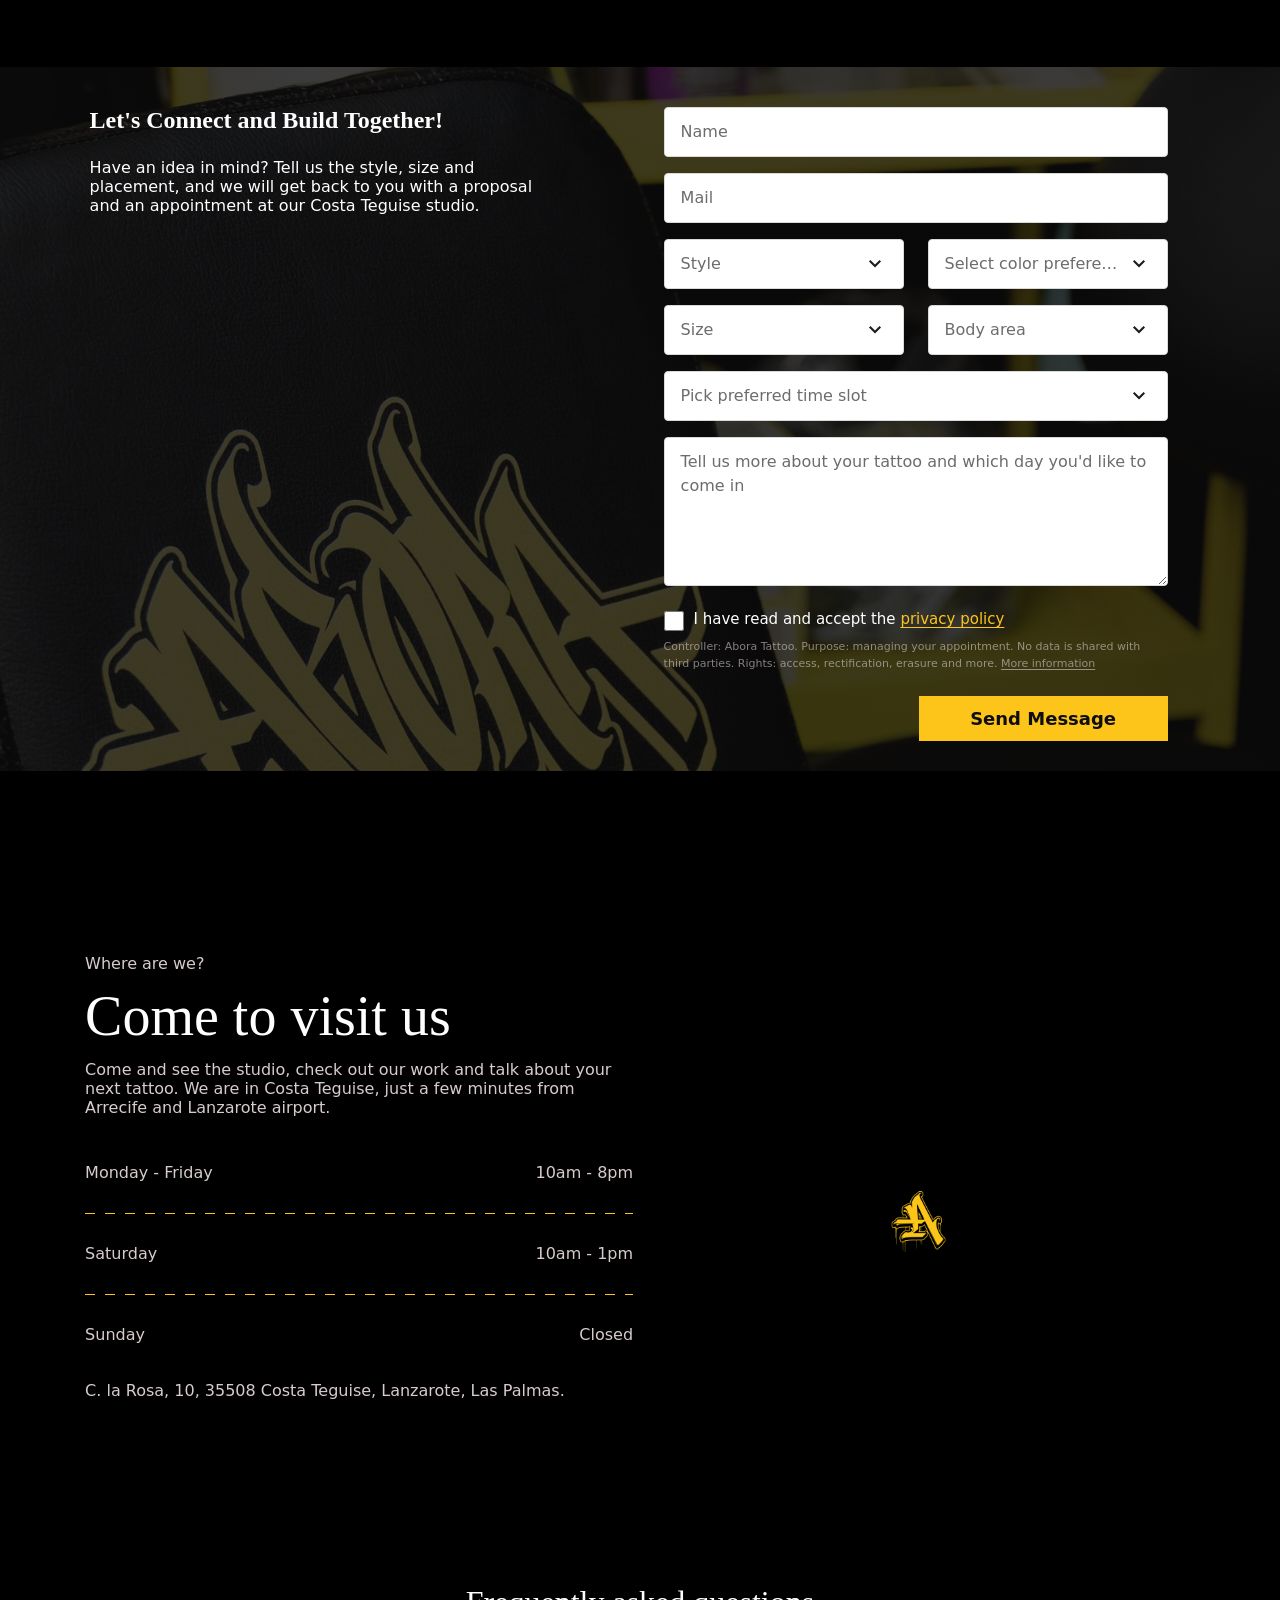
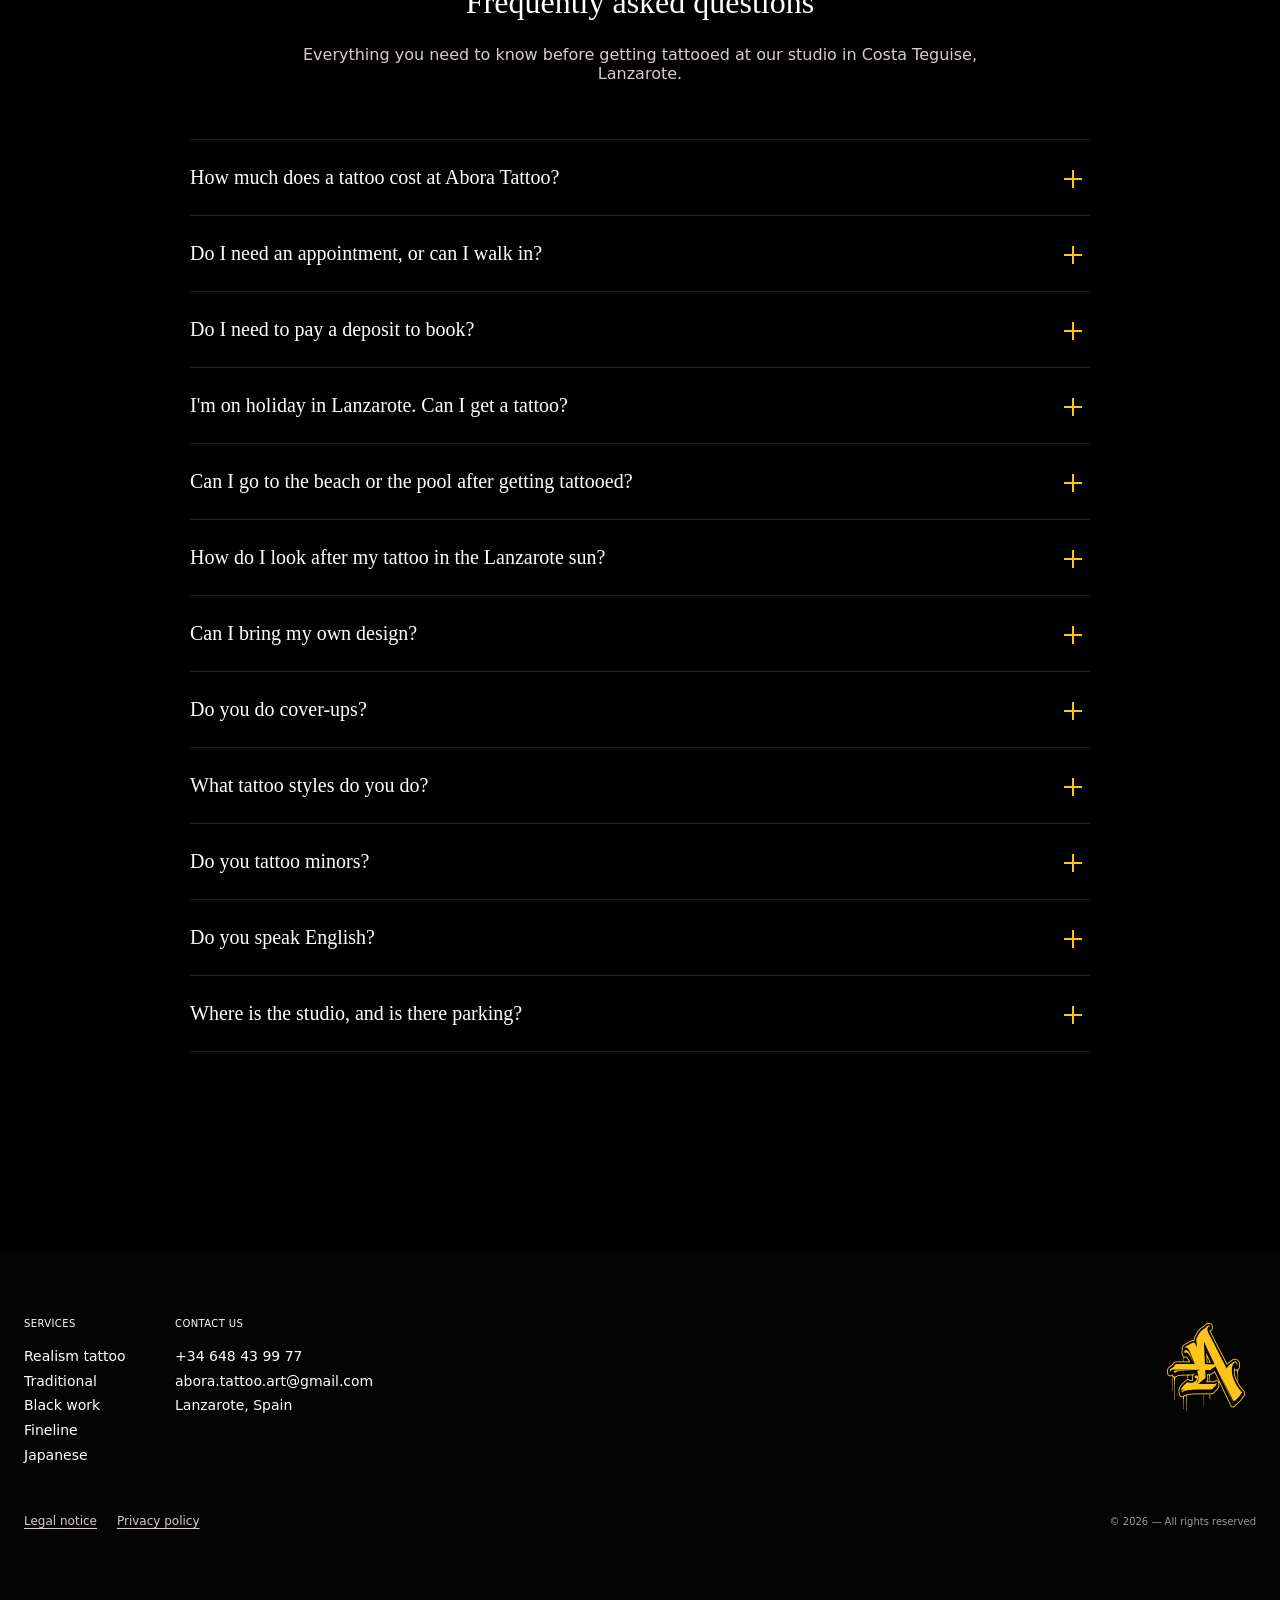
==== commit 4bd1e931: "Aviso legal, política de privacidad y casilla de aceptación en el formulario (ES/EN)" ====
--- a/en/index.html
+++ b/en/index.html
@@ -526,6 +526,15 @@
               <label class="visually-hidden" for="f-message" data-i18n="form.message">Tell us more about your tattoo and which day you'd like to come in</label>
               <textarea class="field field--area" name="message" id="f-message" placeholder="Tell us more about your tattoo and which day you'd like to come in" data-i18n-placeholder="form.message"></textarea>
             </div>
+            <!-- Consentimiento (RGPD): casilla obligatoria + información básica de protección de datos -->
+            <div class="form__consent">
+              <div class="form__check">
+                <input type="checkbox" name="privacy" id="f-privacy" value="yes" aria-describedby="err-privacy" required>
+                <label for="f-privacy"><span data-i18n="form.privacyBefore">I have read and accept the</span> <a href="privacidad.html" target="_blank" data-i18n="form.privacyLink">privacy policy</a></label>
+              </div>
+              <p class="field-error" id="err-privacy" hidden></p>
+              <p class="form__legal"><span data-i18n="form.legalInfo">Controller: Abora Tattoo. Purpose: managing your appointment. No data is shared with third parties. Rights: access, rectification, erasure and more.</span> <a href="privacidad.html" target="_blank" data-i18n="form.legalMore">More information</a></p>
+            </div>
             <!-- Anti-spam: campo trampa invisible. Las personas no lo ven; los bots lo rellenan y su envío se descarta. -->
             <div class="form__hp" aria-hidden="true">
               <label for="f-botcheck">No rellenes este campo</label>
@@ -648,7 +657,13 @@
         </div>
         <img class="footer__logo" src="../assets/img/logo.png" alt="Abora Tattoo" width="100" height="100" loading="lazy">
       </div>
-      <p class="footer__copy">© <span id="year">2025</span> — <span data-i18n="footer.rights">All rights reserved</span></p>
+      <div class="footer__bottom">
+        <nav class="footer__legal" aria-label="Legal">
+          <a href="aviso-legal.html" data-i18n="footer.legal">Legal notice</a>
+          <a href="privacidad.html" data-i18n="footer.privacy">Privacy policy</a>
+        </nav>
+        <p class="footer__copy">© <span id="year">2025</span> — <span data-i18n="footer.rights">All rights reserved</span></p>
+      </div>
     </div>
   </footer>
 
--- a/css/styles.css
+++ b/css/styles.css
@@ -1265,3 +1265,74 @@
   .reviews { padding: 0 16px; gap: 36px; }
   .review { padding: 28px 22px 24px; }
 }
+
+
+/* =========================================================
+   TEXTOS LEGALES: pie, casilla del formulario y páginas legales
+   ========================================================= */
+.footer__bottom {
+  display: flex;
+  justify-content: space-between;
+  align-items: center;
+  gap: 16px;
+  flex-wrap: wrap;
+}
+.footer__legal { display: flex; gap: 20px; flex-wrap: wrap; font-size: 12px; }
+.footer__legal a { color: var(--color-muted); text-decoration: underline; text-underline-offset: 3px; }
+.footer__legal a:hover { color: var(--color-accent); }
+
+/* Casilla de aceptación */
+.form__consent { align-self: stretch; display: flex; flex-direction: column; gap: 8px; }
+.form__check { display: flex; align-items: flex-start; gap: 10px; font-size: 15px; color: var(--color-text); }
+.form__check input {
+  flex-shrink: 0;
+  width: 20px;
+  height: 20px;
+  margin-top: 1px;
+  accent-color: var(--color-accent);
+  cursor: pointer;
+}
+.form__check input.is-invalid { outline: 2px solid #ff6b6b; outline-offset: 2px; }
+.form__check label { cursor: pointer; }
+.form__check a { color: var(--color-accent); text-decoration: underline; text-underline-offset: 3px; }
+/* Información básica de protección de datos: "letra pequeña", discreta */
+.form__legal { font-size: 11px; line-height: 1.5; color: rgba(216, 203, 203, 0.6); }
+.form__legal a { color: inherit; text-decoration: underline; text-underline-offset: 2px; }
+.form__legal a:hover, .form__legal a:focus-visible { color: var(--color-muted); }
+
+/* Páginas legales */
+.legal { padding: 64px 24px 120px; }
+.legal__inner {
+  width: 800px;
+  max-width: 100%;
+  margin: 0 auto;
+  font-weight: 300;
+  font-size: 16px;
+  line-height: 1.7;
+  color: var(--color-muted);
+}
+.legal__title {
+  font-family: var(--font-serif);
+  font-weight: 500;
+  font-size: clamp(36px, 6vw, 56px);
+  line-height: 1.1;
+  color: var(--color-text);
+}
+.legal__updated { margin: 12px 0 32px; font-size: 14px; }
+.legal__inner h2 {
+  margin: 40px 0 12px;
+  font-family: var(--font-serif);
+  font-weight: 500;
+  font-size: 24px;
+  color: var(--color-text);
+}
+.legal__inner p { margin-bottom: 12px; }
+.legal__inner ul { list-style: disc; padding-left: 22px; margin-bottom: 12px; }
+.legal__inner li { margin-bottom: 6px; }
+.legal__inner strong { font-weight: 500; color: var(--color-text); }
+.legal__inner a { color: var(--color-accent); text-decoration: underline; text-underline-offset: 3px; }
+
+@media (max-width: 760px) {
+  .legal { padding: 40px 16px 72px; }
+  .footer__bottom { flex-direction: column; align-items: flex-start; }
+}
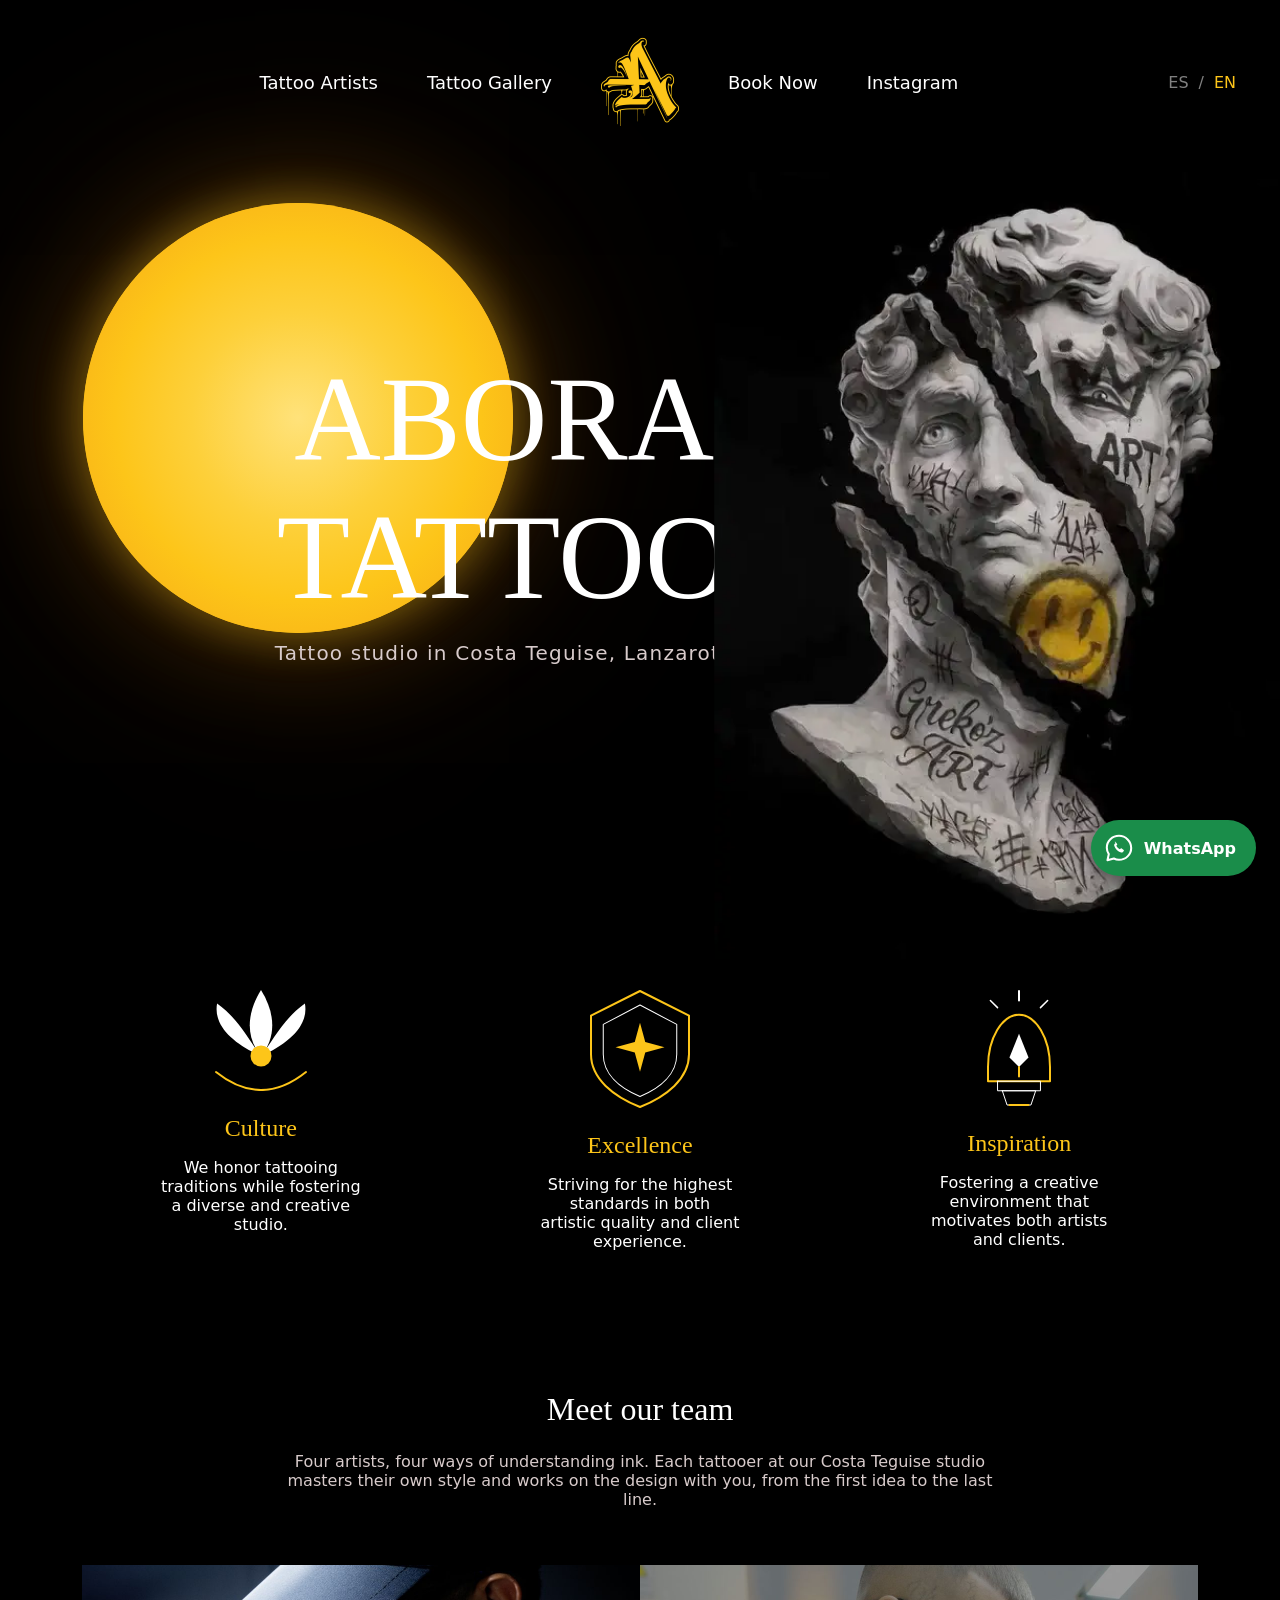
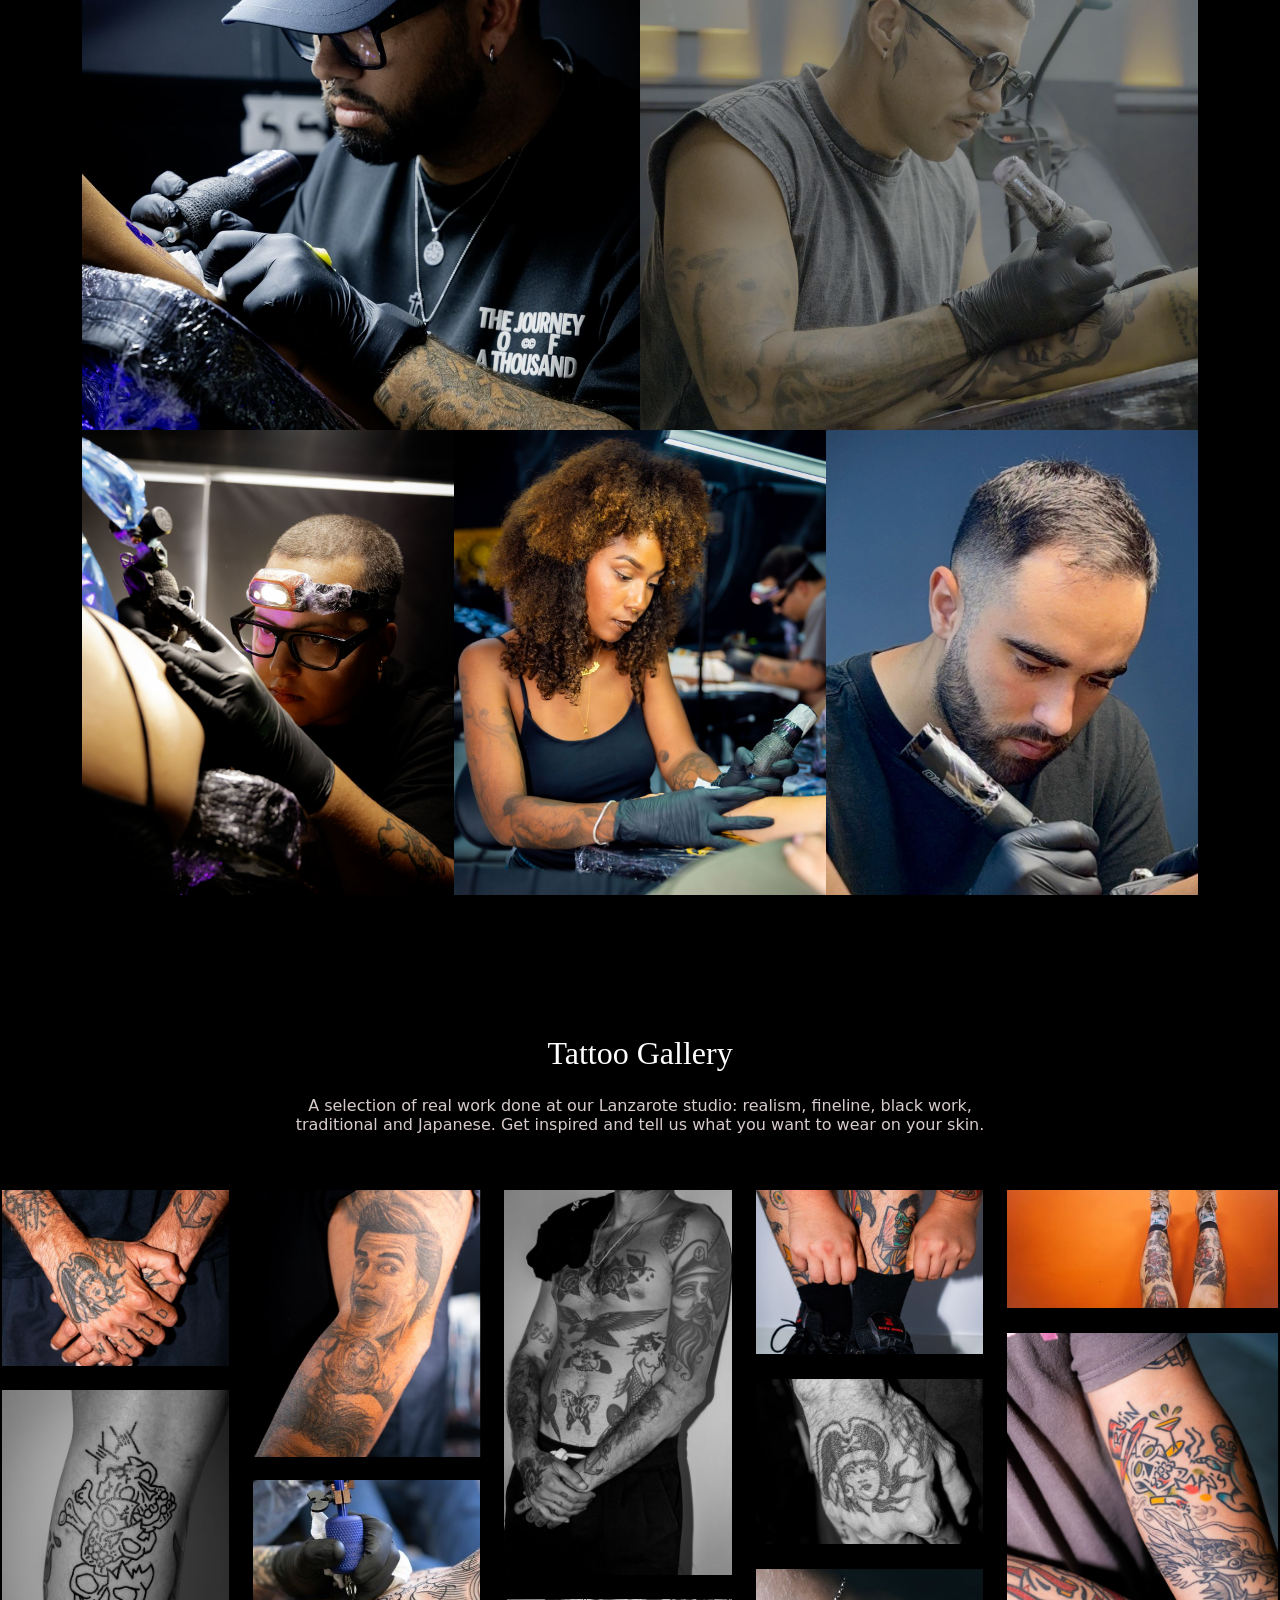
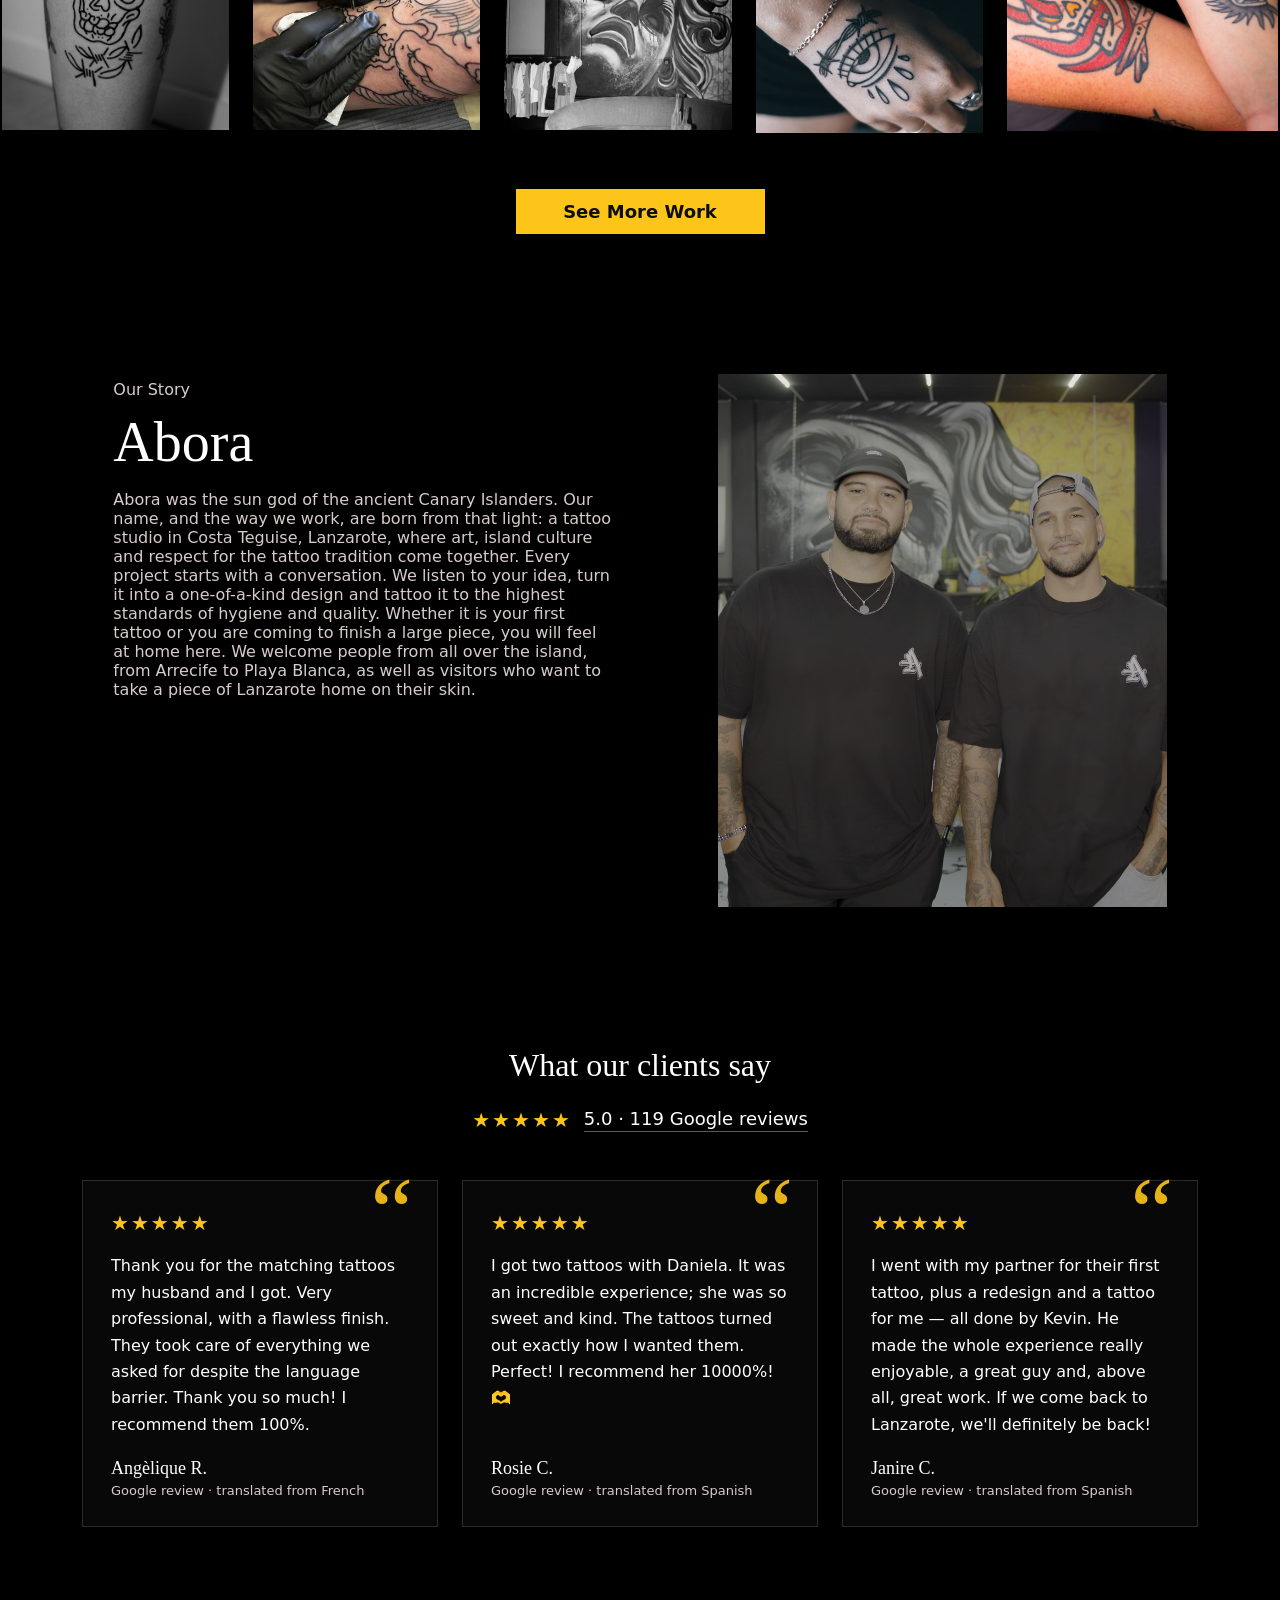
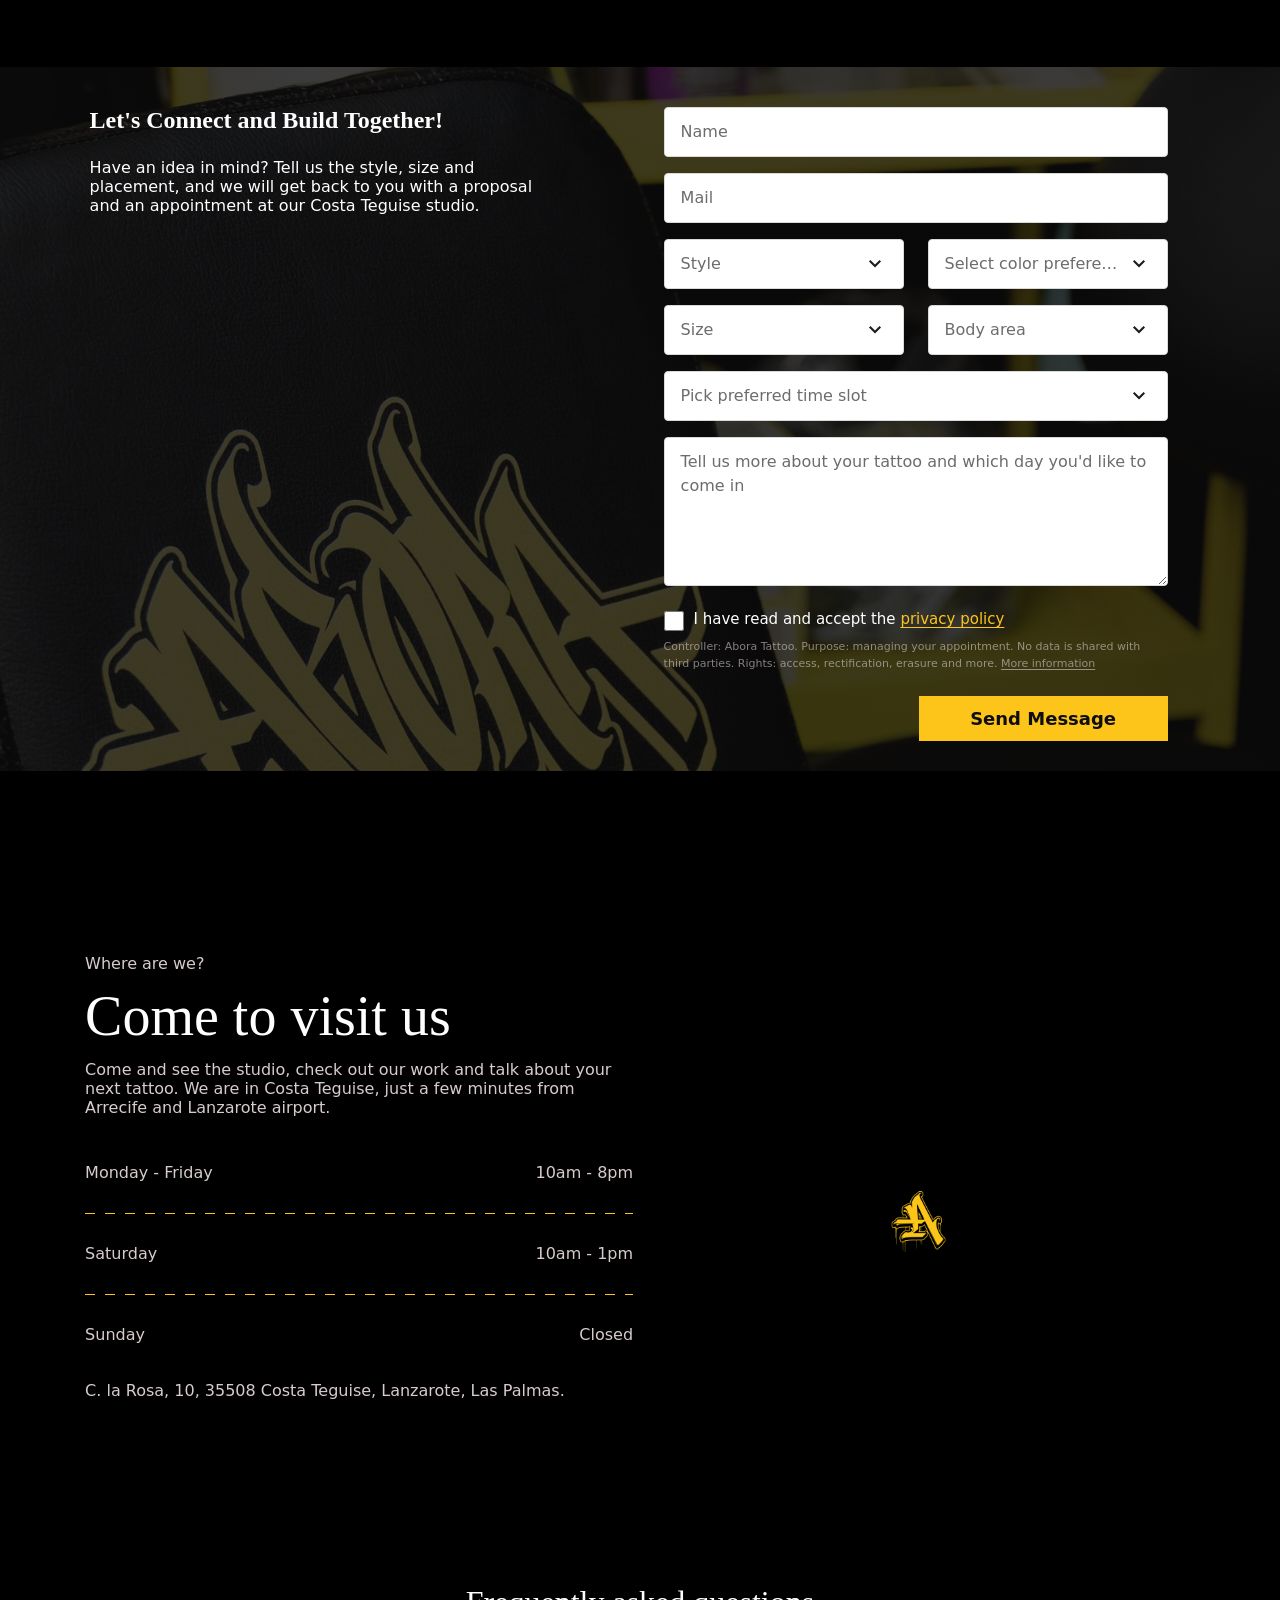
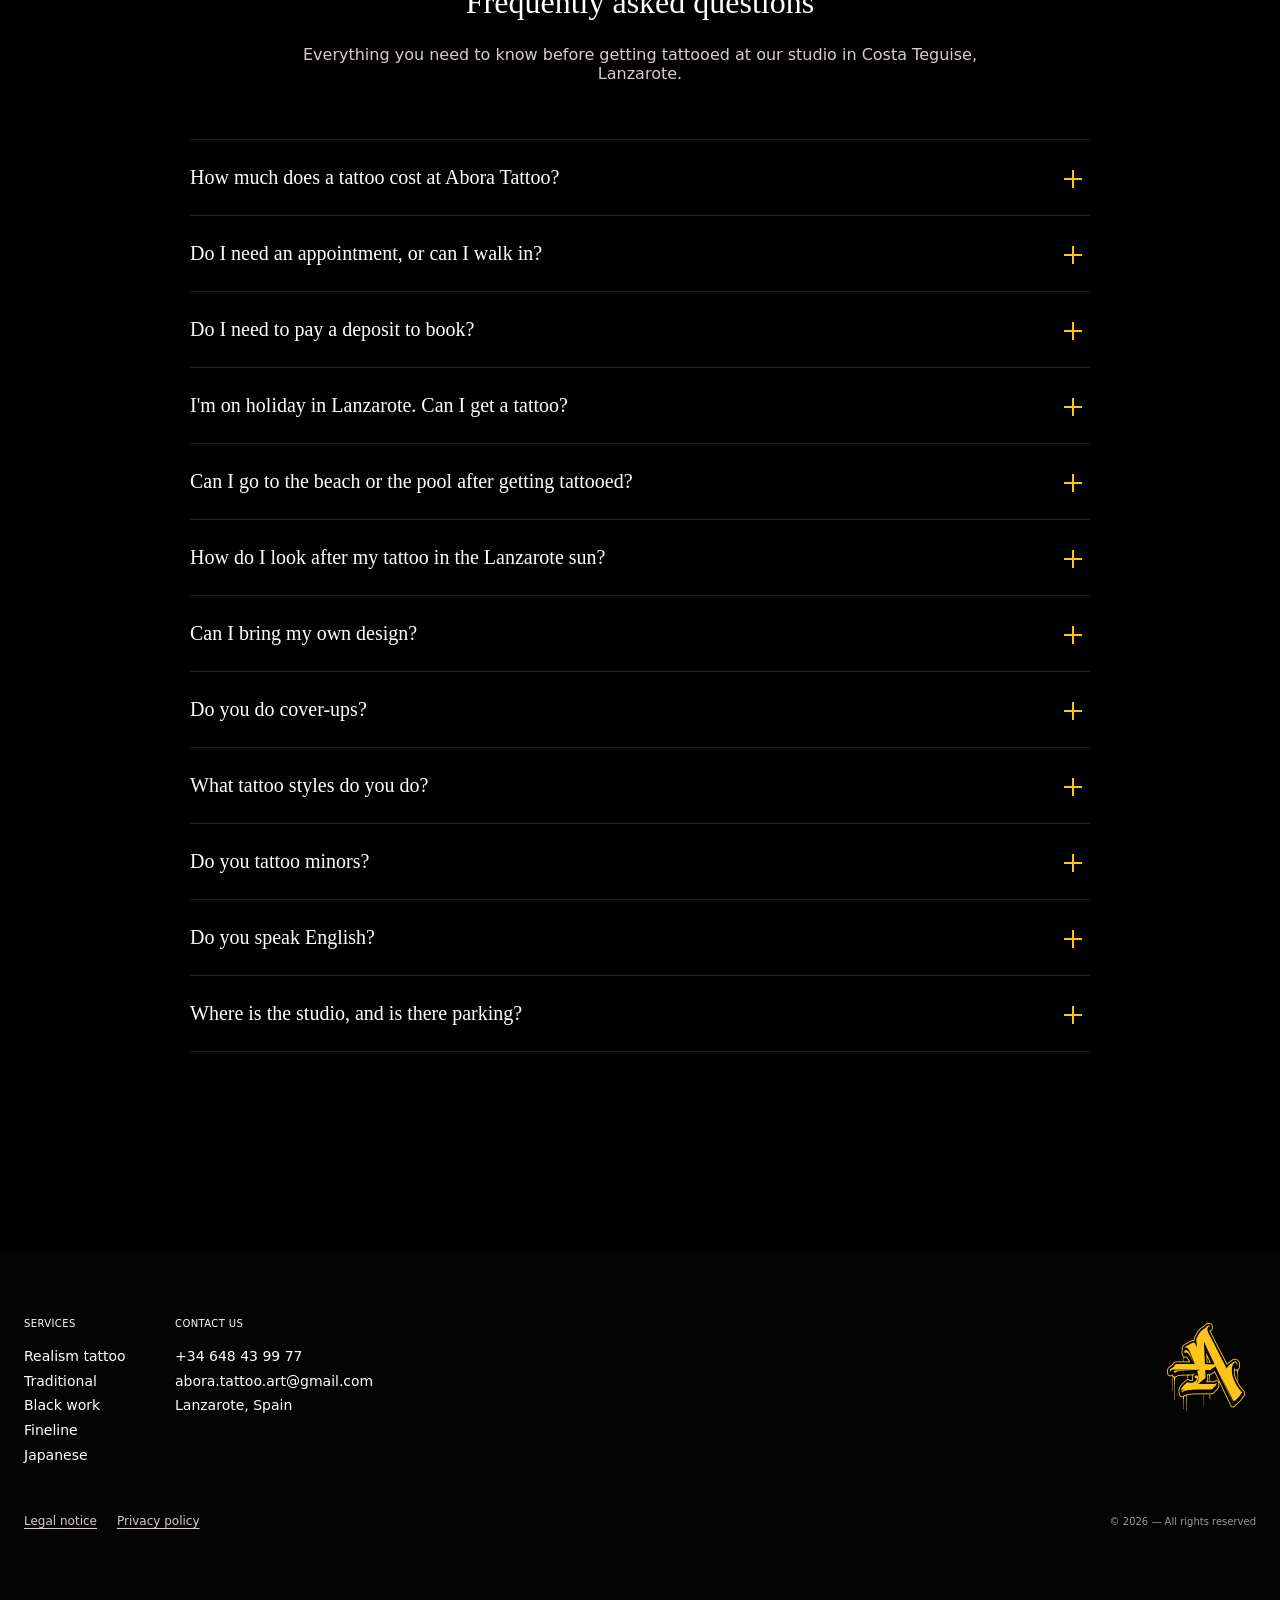
==== commit 4a11bfca: "Hero: animación de la estatua con fotogramas (funciona en móvil)" ====
--- a/en/index.html
+++ b/en/index.html
@@ -14,6 +14,20 @@
   <link rel="alternate" hreflang="en" href="https://aboratattoo.es/en/">
   <link rel="alternate" hreflang="x-default" href="https://aboratattoo.es/">
   <!-- /i18n:alternates -->
+  <!-- i18n:social (generado por build.js) -->
+  <meta property="og:type" content="website">
+  <meta property="og:site_name" content="Abora Tattoo">
+  <meta property="og:title" content="Tattoo Studio in Lanzarote | Abora Tattoo – Costa Teguise">
+  <meta property="og:description" content="Abora Tattoo, tattoo studio in Costa Teguise, Lanzarote. Realism, fineline, traditional, black work and Japanese styles. Book your appointment with our artists.">
+  <meta property="og:url" content="https://aboratattoo.es/en/">
+  <meta property="og:image" content="https://aboratattoo.es/assets/img/og-image.jpg">
+  <meta property="og:image:width" content="1200">
+  <meta property="og:image:height" content="630">
+  <meta property="og:image:alt" content="Abora Tattoo artists at the studio in Costa Teguise, Lanzarote">
+  <meta property="og:locale" content="en_GB">
+  <meta property="og:locale:alternate" content="es_ES">
+  <meta name="twitter:card" content="summary_large_image">
+  <!-- /i18n:social -->
   <!-- i18n:faq-ld (generado por build.js a partir de js/i18n.js) -->
   <script type="application/ld+json">
   {
@@ -132,12 +146,17 @@
 
   <!-- Datos estructurados de negocio local (Google): estudio de tatuajes, dirección, teléfono, horario e Instagram.
        Horario igual que la ficha de Google Maps.
-       Cuando la web tenga dominio, añade aquí "url" y "image" con enlaces completos (https://...). -->
+       "url", "image" y "logo" apuntan al dominio aboratattoo.es. -->
   <script type="application/ld+json">
   {
     "@context": "https://schema.org",
     "@type": "TattooParlor",
+    "@id": "https://aboratattoo.es/#estudio",
     "name": "Abora Tattoo",
+    "alternateName": "Abora Tattoo & Gallery",
+    "url": "https://aboratattoo.es/",
+    "image": "https://aboratattoo.es/assets/img/og-image.jpg",
+    "logo": "https://aboratattoo.es/assets/img/logo.png",
     "description": "Tattoo studio in Costa Teguise, Lanzarote. Realism, fineline, American traditional, black work, dotwork and Japanese.",
     "telephone": "+34 648 43 99 77",
     "address": {
@@ -235,8 +254,8 @@
           <span class="hero__subtitle" data-i18n="hero.subtitle">Tattoo studio in Costa Teguise, Lanzarote</span>
         </h1>
       </div>
-      <!-- Video scrubbing: el fotograma sigue al scroll (ver initHeroScrub en js/main.js) -->
-      <video class="hero__statue hero__video-scrub" muted playsinline preload="auto"
+      <!-- Animación al hacer scroll: js/main.js (initHeroScrub) cambia este vídeo por un canvas con sus fotogramas -->
+      <video class="hero__statue hero__video-scrub" muted playsinline preload="none"
              poster="../assets/img/hero-poster.jpg" width="489" height="736"
              aria-label="Classic marble bust with graffiti that cracks apart and comes back together" data-i18n-aria="hero.video">
         <source src="../assets/video/hero-scrub.mp4" type="video/mp4">
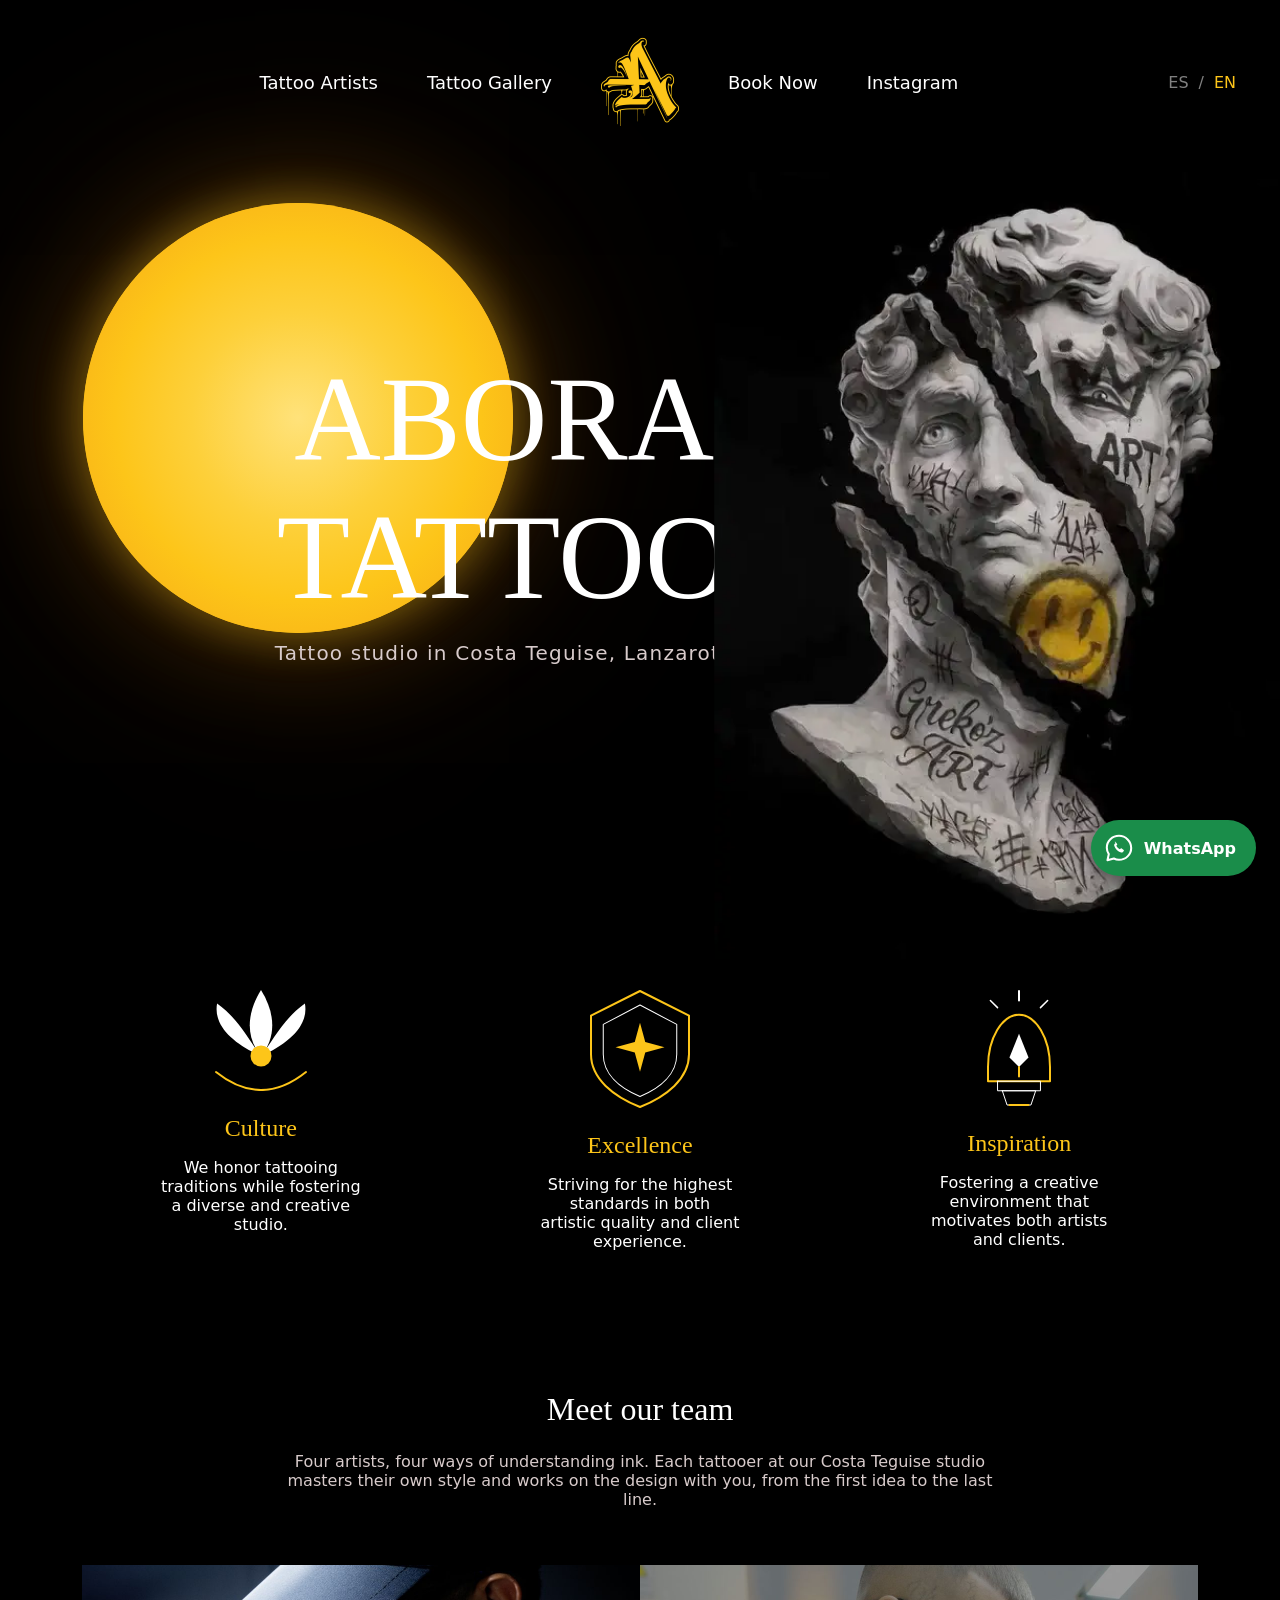
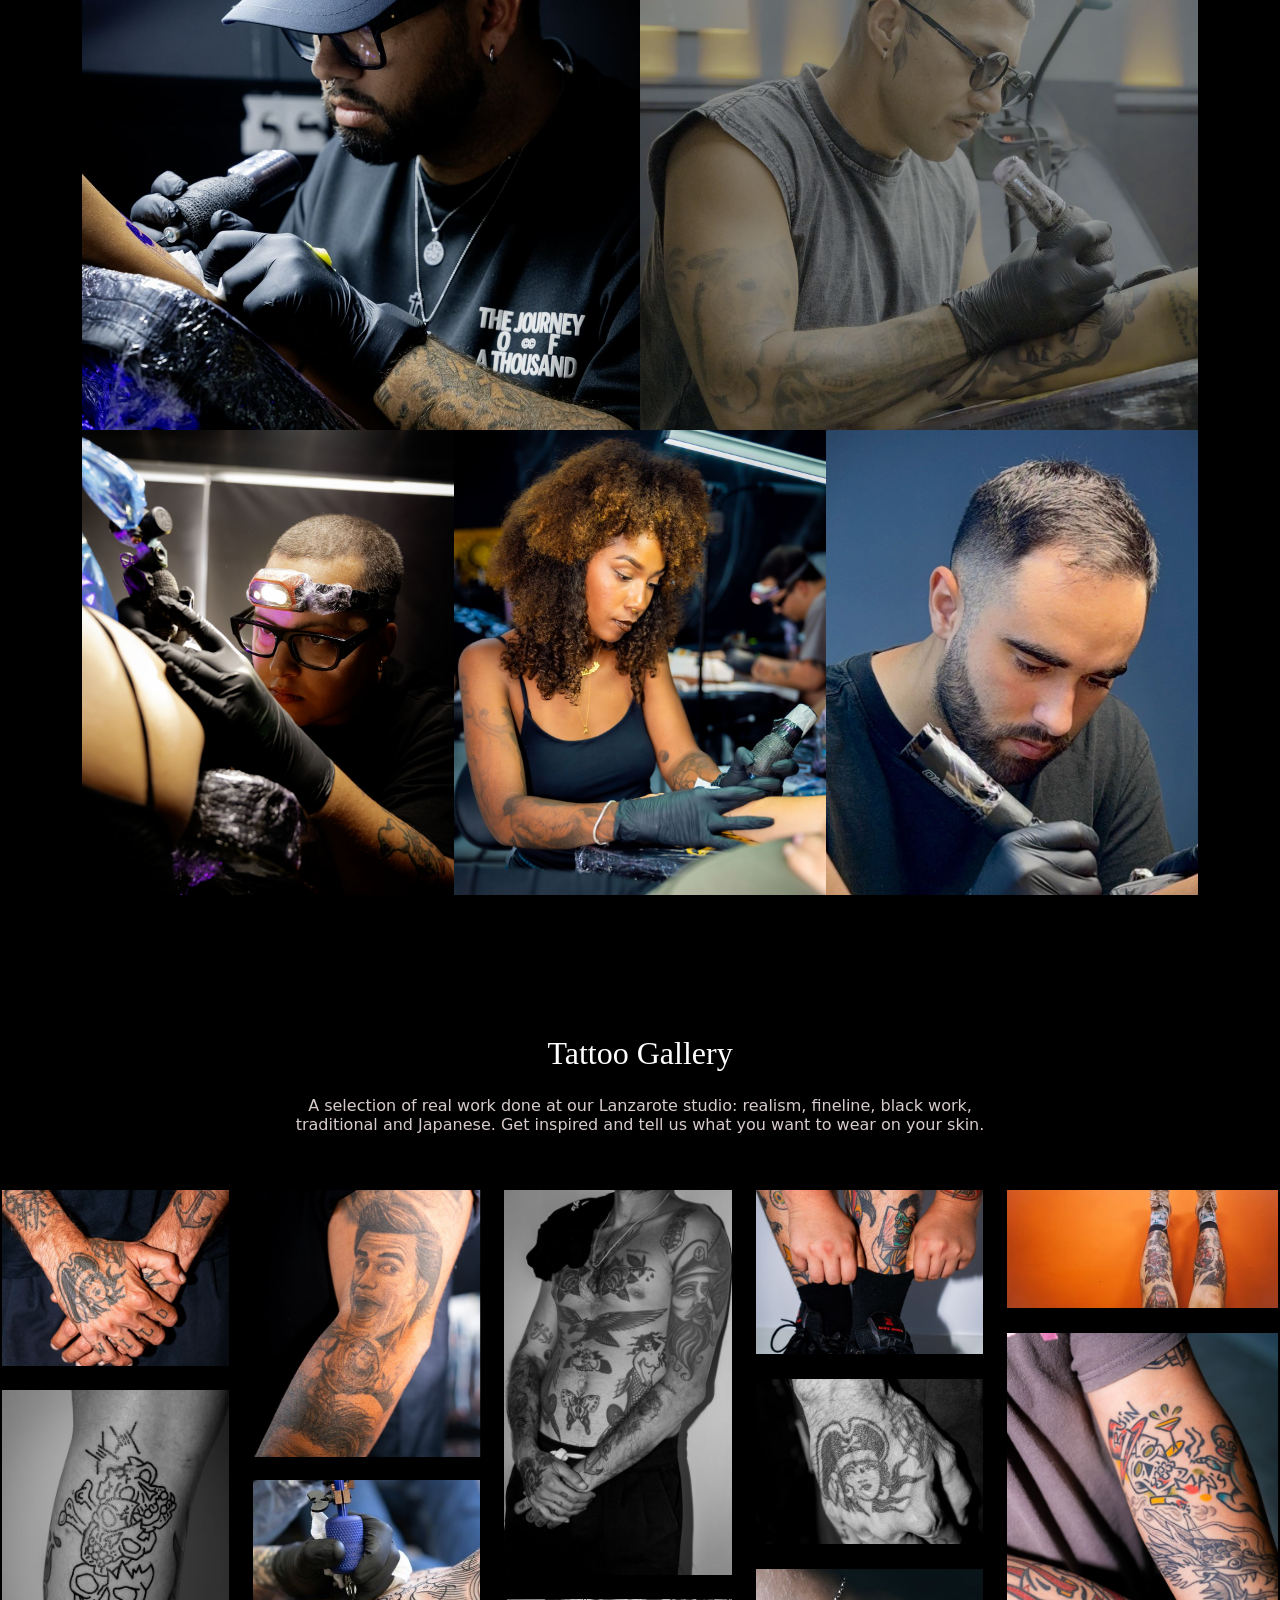
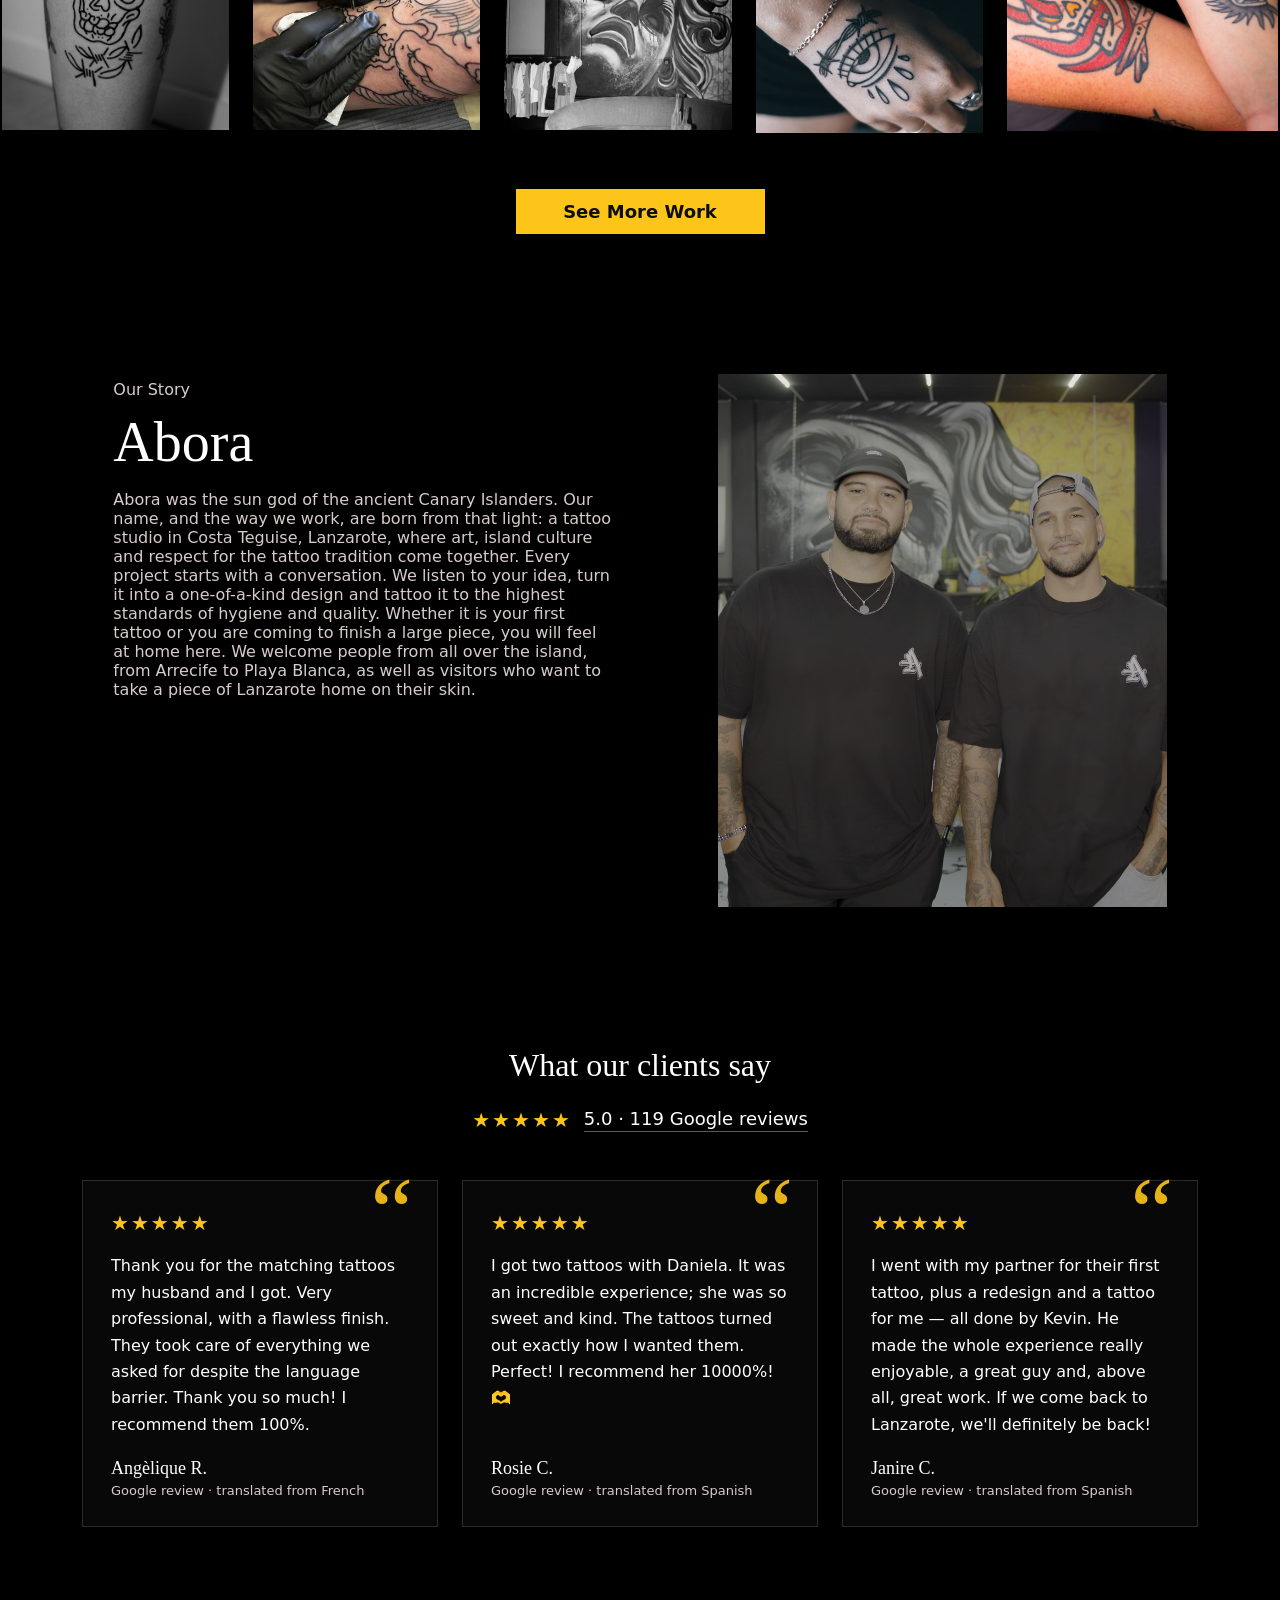
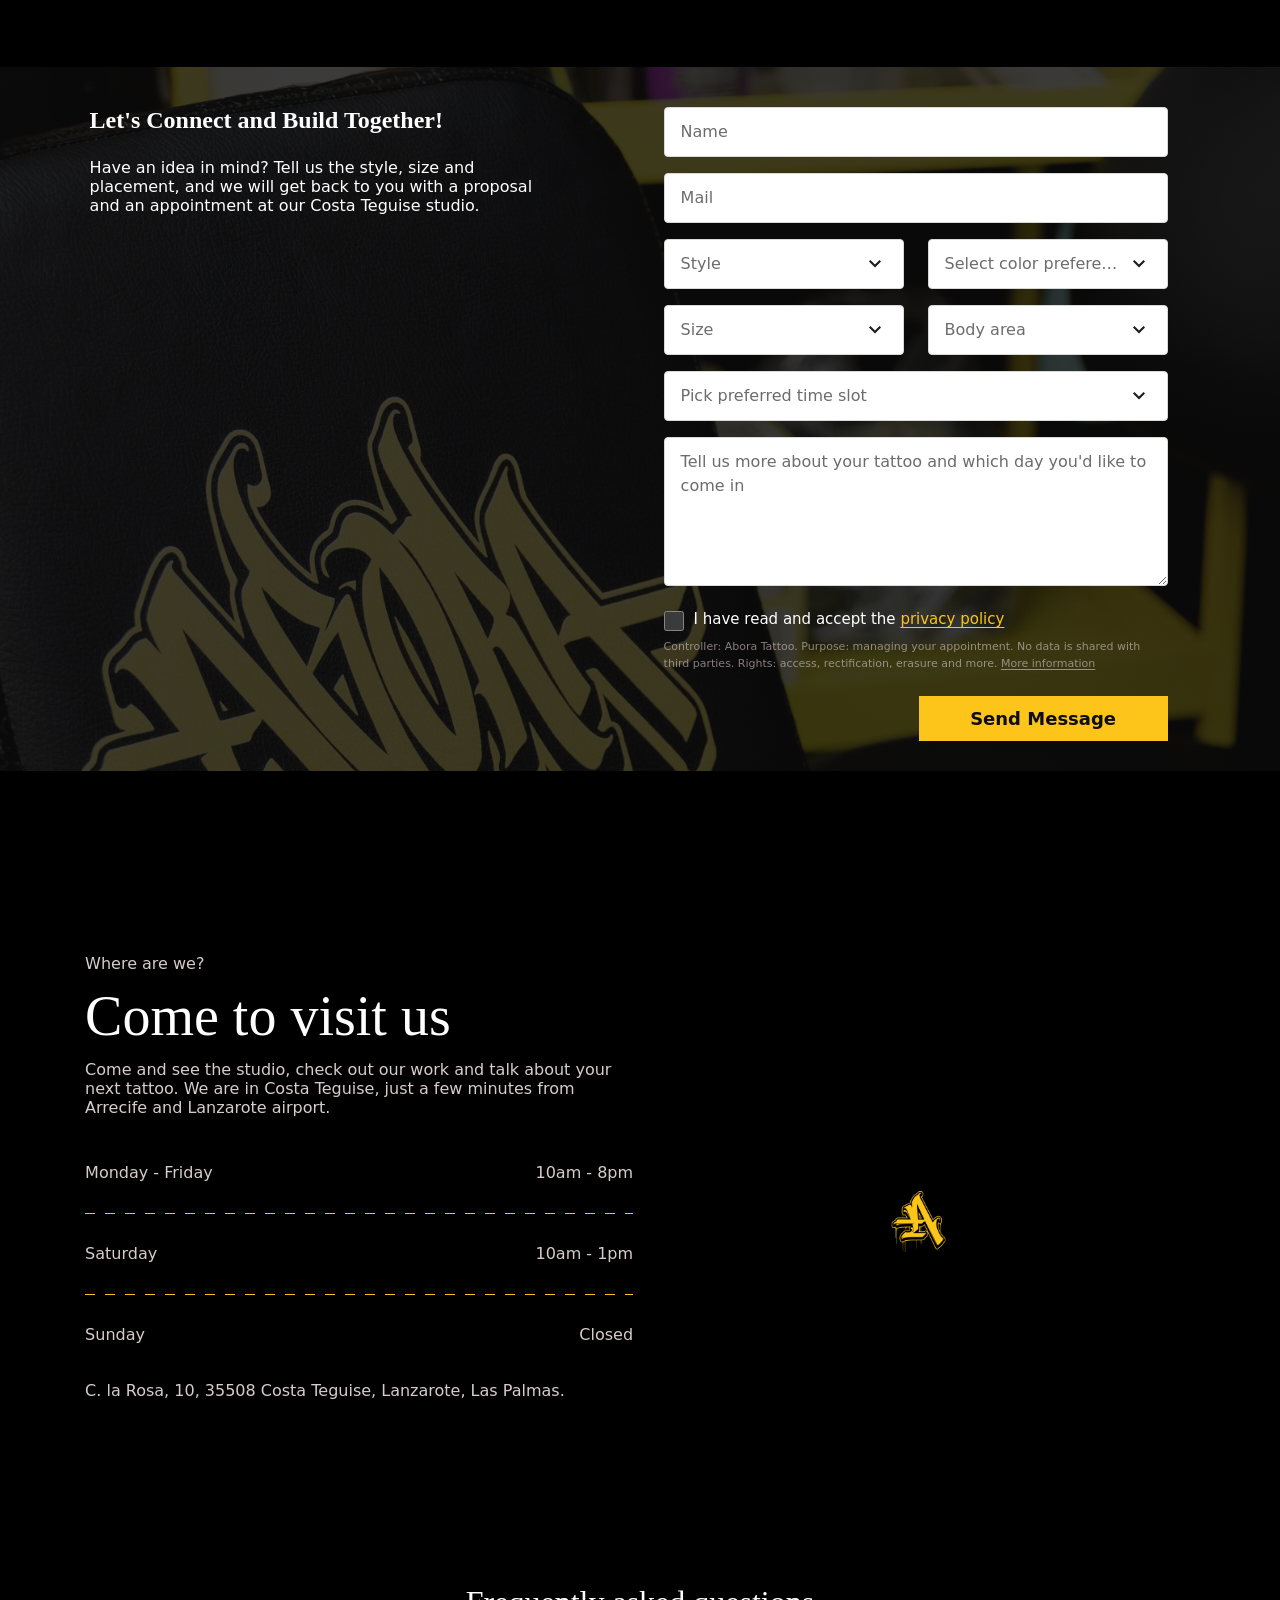
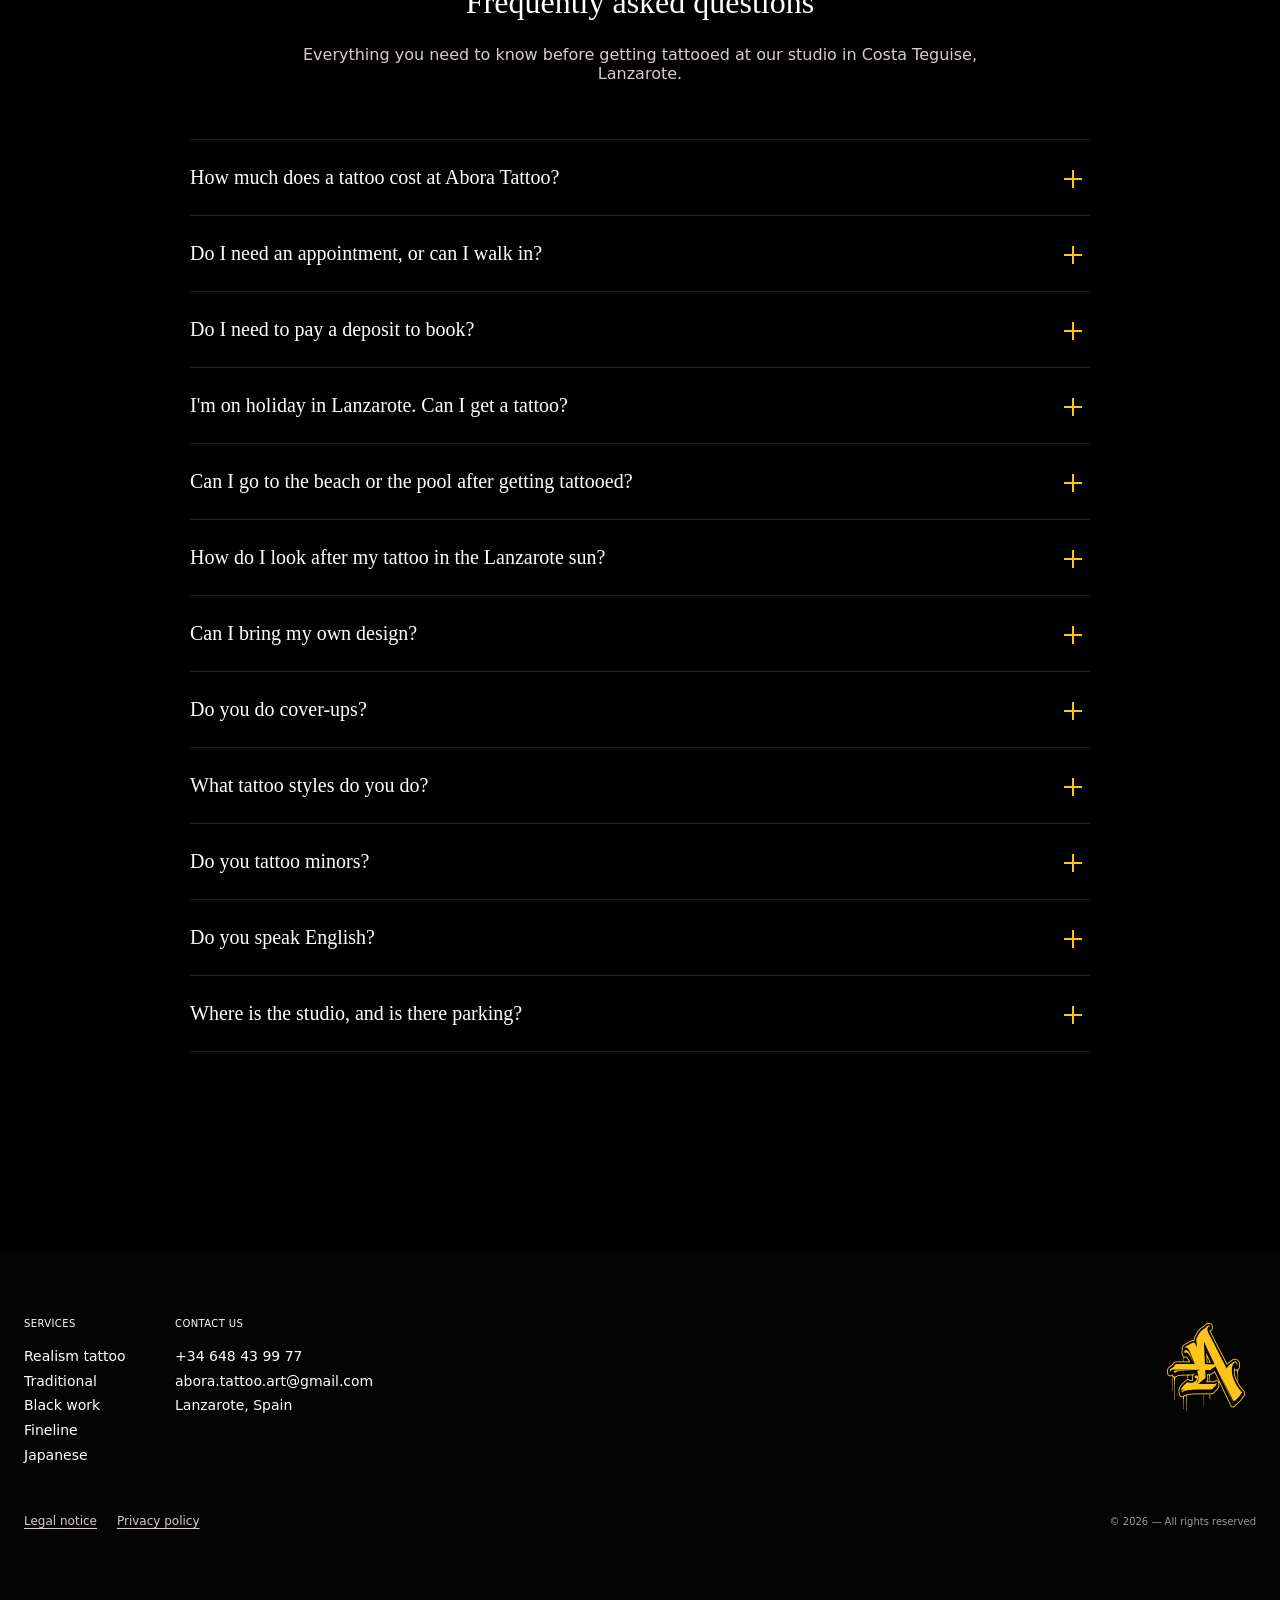
==== commit c0959a9f: "Móvil: icono del menú siempre blanco" ====
--- a/en/index.html
+++ b/en/index.html
@@ -4,6 +4,7 @@
 <head>
   <meta charset="UTF-8">
   <meta name="viewport" content="width=device-width, initial-scale=1.0">
+  <meta name="color-scheme" content="dark">
   <!-- Seguridad: el navegador solo carga scripts, estilos, fuentes, imágenes y vídeo de esta web
        (y de Google Fonts), y el formulario solo puede enviar datos a Web3Forms. -->
   <meta http-equiv="Content-Security-Policy" content="default-src 'self'; script-src 'self'; style-src 'self' https://fonts.googleapis.com; font-src https://fonts.gstatic.com; img-src 'self' data:; media-src 'self'; connect-src https://api.web3forms.com; form-action 'self'; base-uri 'self'; object-src 'none'">
--- a/css/styles.css
+++ b/css/styles.css
@@ -2,6 +2,10 @@
    Abora Tattoo — estilos
    Replicado del diseño de Figma "Home 4" (frame de 1440px)
    ========================================================= */
+
+/* La web ya es oscura: evita que el modo oscuro del navegador (Chrome, Samsung
+   Internet…) invierta los colores, p. ej. las rayas blancas del menú. */
+:root { color-scheme: dark; }
 
 :root {
   /* Colores */
@@ -830,8 +834,11 @@
     background: none;
     border: none;
     cursor: pointer;
+    color: #fff;                /* color de las tres rayas */
+    -webkit-appearance: none;   /* Safari: sin estilo de botón del sistema */
+    appearance: none;
   }
-  .nav__toggle span { display: block; height: 2px; background: #fff; transition: transform .25s ease, opacity .25s ease; }
+  .nav__toggle span { display: block; height: 2px; background-color: currentColor; transition: transform .25s ease, opacity .25s ease; }
   .nav__toggle[aria-expanded="true"] span:nth-child(1) { transform: translateY(8px) rotate(45deg); }
   .nav__toggle[aria-expanded="true"] span:nth-child(2) { opacity: 0; }
   .nav__toggle[aria-expanded="true"] span:nth-child(3) { transform: translateY(-8px) rotate(-45deg); }
@@ -1336,3 +1343,26 @@
   .legal { padding: 40px 16px 72px; }
   .footer__bottom { flex-direction: column; align-items: flex-start; }
 }
+
+/* =========================================================
+   CABECERA FIJA EN MÓVIL
+   En móvil la cabecera (logo, ES/EN y menú) se queda arriba al hacer
+   scroll, con fondo negro para que se lea sobre cualquier sección.
+   ========================================================= */
+@media (max-width: 760px) {
+  .header,
+  .header--page {
+    position: fixed;
+    inset: 0 0 auto 0;
+    z-index: 50;
+    padding: 12px 16px;
+    background: var(--color-bg);
+  }
+  .nav__logo img { width: 56px; height: 56px; }
+  /* Las páginas interiores dejan hueco para la cabecera fija */
+  .header--page + main { margin-top: 80px; }
+  /* Al saltar a una sección (#team, #contact…) el título no queda tapado */
+  html { scroll-padding-top: 88px; }
+  /* Menú desplegado: si no cabe, se puede desplazar */
+  .mobile-menu:not([hidden]) { max-height: calc(100vh - 96px); overflow-y: auto; }
+}
